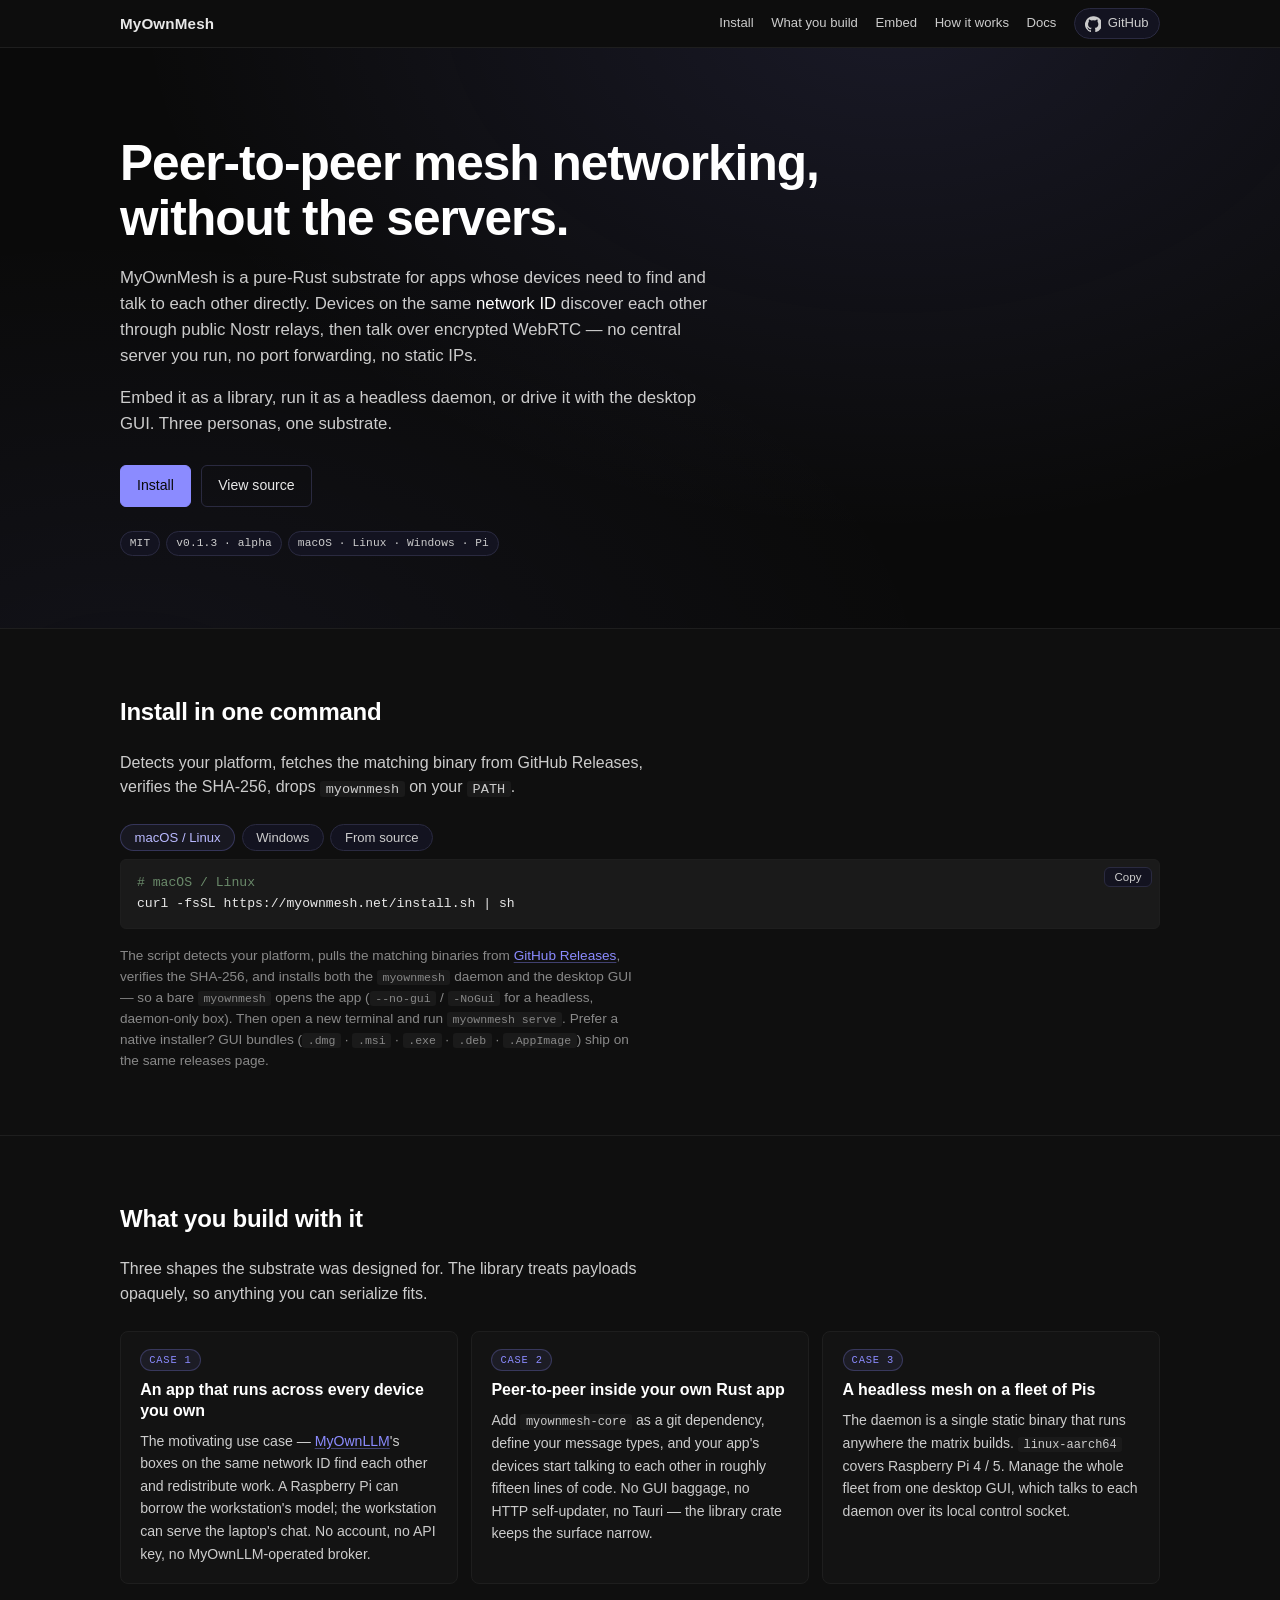
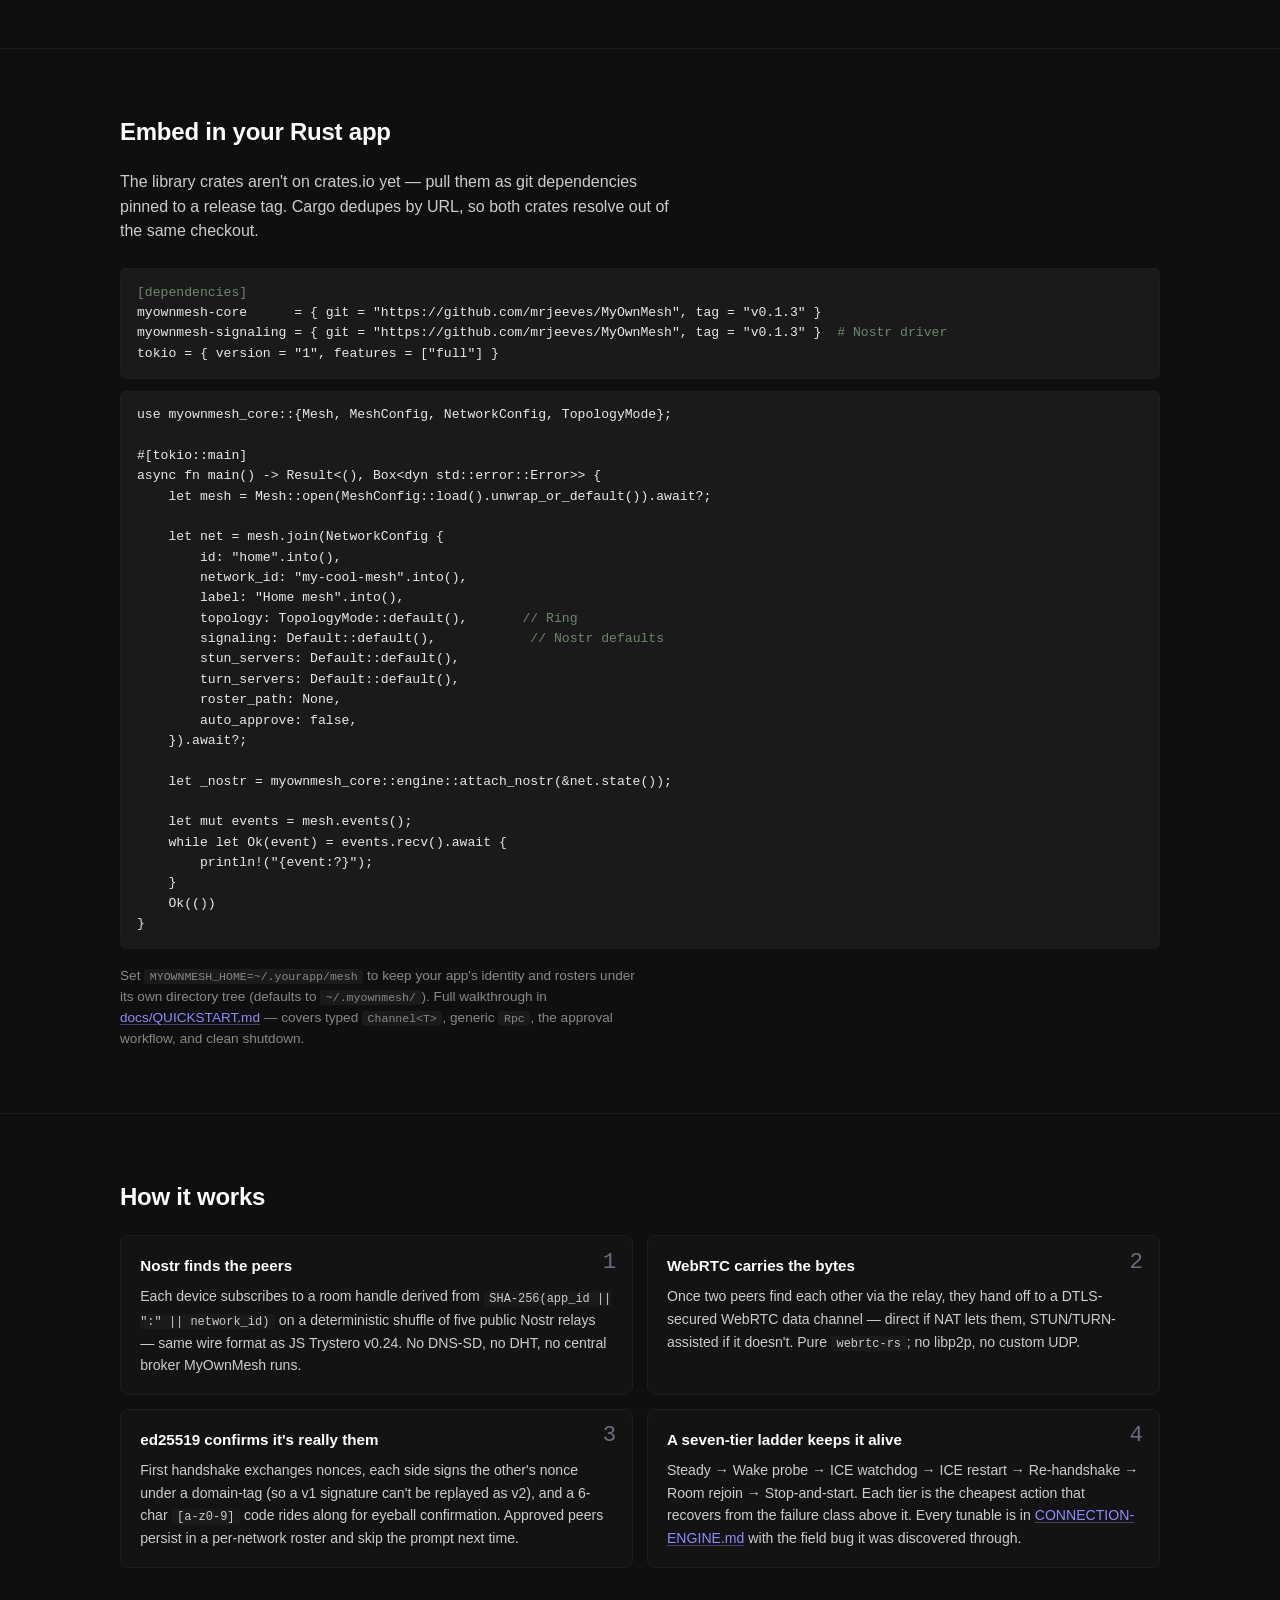
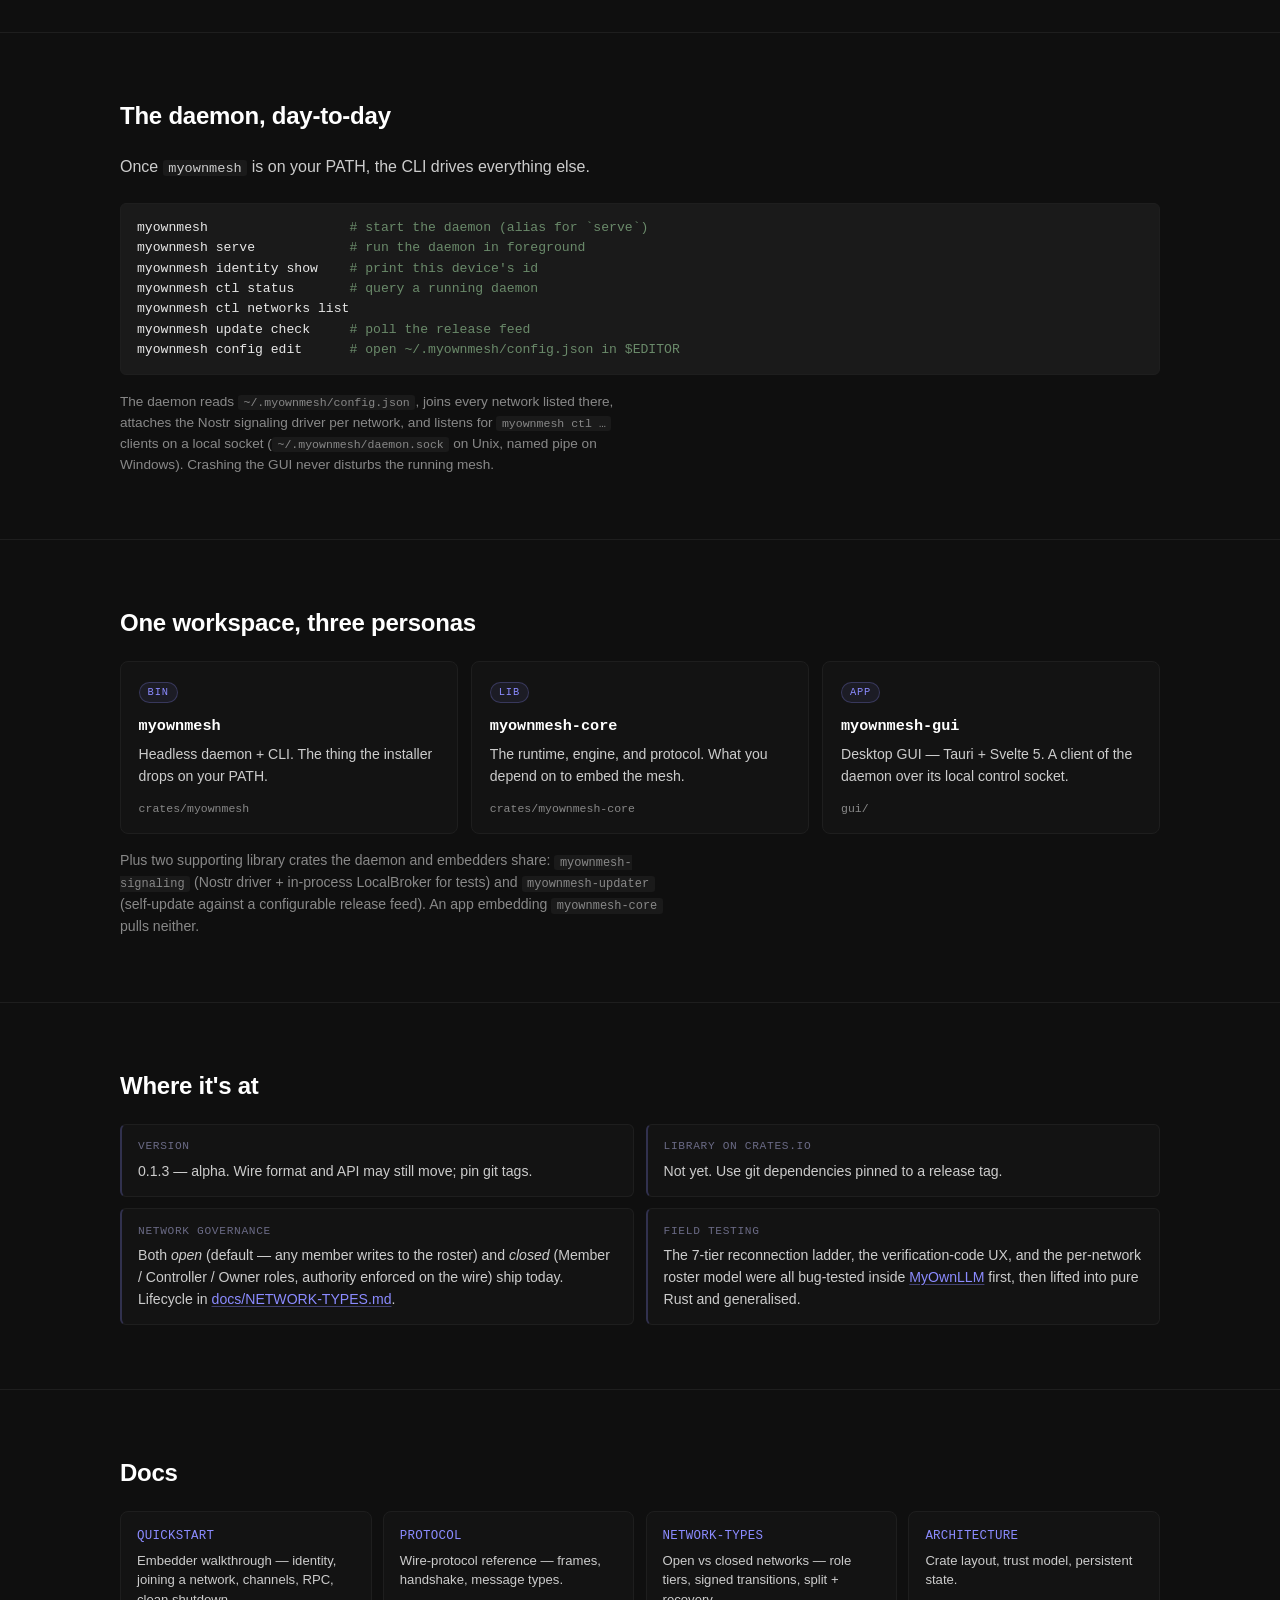
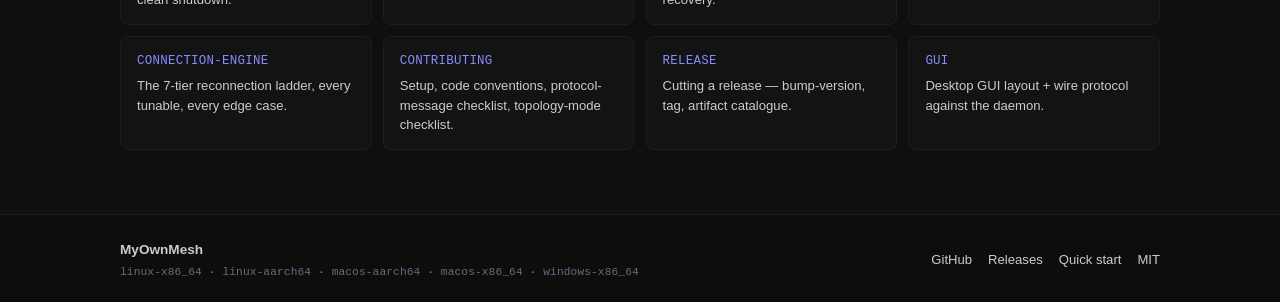
==== index.html @ 0c7dc1fe "Host the install scripts on the site, like myownllm.net Copy MyOwnMesh's scripts/install.{sh,ps1} to" ====
<!doctype html>
<html lang="en">
<head>
  <meta charset="utf-8" />
  <meta name="viewport" content="width=device-width, initial-scale=1" />
  <title>MyOwnMesh — peer-to-peer mesh networking in pure Rust</title>
  <meta name="description" content="A pure-Rust peer-to-peer substrate for apps whose devices need to find and talk to each other directly. Embed it as a library, run it as a daemon, or drive it with the desktop GUI." />
  <link rel="stylesheet" href="styles.css?v=2" />
  <meta property="og:title" content="MyOwnMesh — peer-to-peer mesh networking" />
  <meta property="og:description" content="Devices on the same network ID find each other through public Nostr relays, then talk over encrypted WebRTC. No central server, no port forwarding, no static IPs." />
  <meta property="og:type" content="website" />
  <meta property="og:url" content="https://myownmesh.net/" />
  <meta name="theme-color" content="#0f0f0f" />
</head>
<body>
  <header class="topbar">
    <div class="topbar-inner">
      <div class="brand">MyOwnMesh</div>
      <nav class="topnav">
        <a href="#install">Install</a>
        <a href="#use-cases">What you build</a>
        <a href="#embed">Embed</a>
        <a href="#how">How it works</a>
        <a href="#docs">Docs</a>
        <a class="gh" href="https://github.com/mrjeeves/MyOwnMesh" aria-label="GitHub repository">
          <svg viewBox="0 0 24 24" width="16" height="16" aria-hidden="true">
            <path fill="currentColor" d="M12 .5a12 12 0 0 0-3.8 23.4c.6.1.8-.3.8-.6v-2c-3.3.7-4-1.6-4-1.6-.6-1.4-1.4-1.8-1.4-1.8-1.1-.8.1-.8.1-.8 1.2.1 1.9 1.3 1.9 1.3 1.1 1.9 2.9 1.3 3.6 1 .1-.8.4-1.3.8-1.6-2.6-.3-5.4-1.3-5.4-5.9 0-1.3.5-2.4 1.3-3.2-.1-.3-.6-1.6.1-3.3 0 0 1-.3 3.3 1.2a11.4 11.4 0 0 1 6 0c2.3-1.5 3.3-1.2 3.3-1.2.7 1.7.2 3 .1 3.3.8.8 1.3 1.9 1.3 3.2 0 4.6-2.8 5.6-5.4 5.9.4.4.8 1.1.8 2.3v3.4c0 .3.2.7.8.6A12 12 0 0 0 12 .5"/>
          </svg>
          <span>GitHub</span>
        </a>
      </nav>
    </div>
  </header>

  <main>
    <section class="hero">
      <div class="hero-inner">
        <h1>Peer-to-peer mesh networking,<br />without the servers.</h1>
        <p class="lede">
          MyOwnMesh is a pure-Rust substrate for apps whose devices need
          to find and talk to each other directly. Devices on the same
          <em>network ID</em> discover each other through public Nostr
          relays, then talk over encrypted WebRTC — no central server you
          run, no port forwarding, no static IPs.
        </p>
        <p class="lede">
          Embed it as a library, run it as a headless daemon, or drive
          it with the desktop GUI. Three personas, one substrate.
        </p>
        <div class="cta-row">
          <a class="btn primary" href="#install">Install</a>
          <a class="btn ghost" href="https://github.com/mrjeeves/MyOwnMesh">View source</a>
        </div>
        <div class="badge-row">
          <span class="badge">MIT</span>
          <span class="badge"><span id="version-badge">v0.1.3</span> · alpha</span>
          <span class="badge">macOS · Linux · Windows · Pi</span>
        </div>
      </div>
    </section>

    <section id="install" class="install">
      <div class="inner">
        <h2>Install in one command</h2>
        <p class="section-lede">
          Detects your platform, fetches the matching binary from
          GitHub Releases, verifies the SHA-256, drops
          <code>myownmesh</code> on your <code>PATH</code>.
        </p>
        <div class="install-tabs" role="tablist" aria-label="Install platform">
          <button type="button" class="tab" data-os="unix" role="tab">macOS / Linux</button>
          <button type="button" class="tab" data-os="windows" role="tab">Windows</button>
          <button type="button" class="tab" data-os="source" role="tab">From source</button>
        </div>
        <div data-os="unix" class="install-snippet active">
          <pre><code><span class="c"># macOS / Linux</span>
curl -fsSL https://myownmesh.net/install.sh | sh</code></pre>
          <button type="button" class="copy-btn" data-copy="curl -fsSL https://myownmesh.net/install.sh | sh" aria-label="Copy install command">Copy</button>
        </div>
        <div data-os="windows" class="install-snippet">
          <pre><code><span class="c"># Windows (PowerShell)</span>
irm https://myownmesh.net/install.ps1 | iex</code></pre>
          <button type="button" class="copy-btn" data-copy="irm https://myownmesh.net/install.ps1 | iex" aria-label="Copy install command">Copy</button>
        </div>
        <div data-os="source" class="install-snippet">
          <pre><code><span class="c"># From source — needs cargo (https://rustup.rs)</span>
git clone https://github.com/mrjeeves/MyOwnMesh
cd MyOwnMesh
cargo install --path crates/myownmesh         <span class="c"># myownmesh on $PATH via ~/.cargo/bin</span></code></pre>
          <button type="button" class="copy-btn" data-copy="git clone https://github.com/mrjeeves/MyOwnMesh &amp;&amp; cd MyOwnMesh &amp;&amp; cargo install --path crates/myownmesh" aria-label="Copy install commands">Copy</button>
        </div>
        <p class="section-foot">
          The script detects your platform, pulls the matching binaries
          from <a class="link" href="https://github.com/mrjeeves/MyOwnMesh/releases">GitHub Releases</a>,
          verifies the SHA-256, and installs both the
          <code>myownmesh</code> daemon and the desktop GUI — so a bare
          <code>myownmesh</code> opens the app
          (<code>--no-gui</code> / <code>-NoGui</code> for a headless,
          daemon-only box). Then open a new terminal and run
          <code>myownmesh serve</code>. Prefer a native installer? GUI
          bundles (<code>.dmg</code> · <code>.msi</code> ·
          <code>.exe</code> · <code>.deb</code> · <code>.AppImage</code>)
          ship on the same releases page.
        </p>
      </div>
    </section>

    <section id="use-cases" class="use-cases">
      <div class="inner">
        <h2>What you build with it</h2>
        <p class="section-lede">
          Three shapes the substrate was designed for. The library
          treats payloads opaquely, so anything you can serialize fits.
        </p>
        <div class="use-grid">
          <article class="use">
            <div class="use-tag">case 1</div>
            <h3>An app that runs across every device you own</h3>
            <p>
              The motivating use case — <a class="link" href="https://github.com/mrjeeves/MyOwnLLM">MyOwnLLM</a>'s
              boxes on the same network ID find each other and
              redistribute work. A Raspberry Pi can borrow the
              workstation's model; the workstation can serve the
              laptop's chat. No account, no API key, no MyOwnLLM-operated broker.
            </p>
          </article>
          <article class="use">
            <div class="use-tag">case 2</div>
            <h3>Peer-to-peer inside your own Rust app</h3>
            <p>
              Add <code>myownmesh-core</code> as a git dependency,
              define your message types, and your app's devices start
              talking to each other in roughly fifteen lines of code.
              No GUI baggage, no HTTP self-updater, no Tauri — the
              library crate keeps the surface narrow.
            </p>
          </article>
          <article class="use">
            <div class="use-tag">case 3</div>
            <h3>A headless mesh on a fleet of Pis</h3>
            <p>
              The daemon is a single static binary that runs anywhere
              the matrix builds. <code>linux-aarch64</code> covers
              Raspberry Pi 4 / 5. Manage the whole fleet from one
              desktop GUI, which talks to each daemon over its local
              control socket.
            </p>
          </article>
        </div>
      </div>
    </section>

    <section id="embed" class="embed">
      <div class="inner">
        <h2>Embed in your Rust app</h2>
        <p class="section-lede">
          The library crates aren't on crates.io yet — pull them as git
          dependencies pinned to a release tag. Cargo dedupes by URL,
          so both crates resolve out of the same checkout.
        </p>
<pre><code><span class="c">[dependencies]</span>
myownmesh-core      = { git = "https://github.com/mrjeeves/MyOwnMesh", tag = "<span class="js-dep-tag">v0.1.3</span>" }
myownmesh-signaling = { git = "https://github.com/mrjeeves/MyOwnMesh", tag = "<span class="js-dep-tag">v0.1.3</span>" }  <span class="c"># Nostr driver</span>
tokio = { version = "1", features = ["full"] }</code></pre>
<pre><code>use myownmesh_core::{Mesh, MeshConfig, NetworkConfig, TopologyMode};

#[tokio::main]
async fn main() -&gt; Result&lt;(), Box&lt;dyn std::error::Error&gt;&gt; {
    let mesh = Mesh::open(MeshConfig::load().unwrap_or_default()).await?;

    let net = mesh.join(NetworkConfig {
        id: "home".into(),
        network_id: "my-cool-mesh".into(),
        label: "Home mesh".into(),
        topology: TopologyMode::default(),       <span class="c">// Ring</span>
        signaling: Default::default(),            <span class="c">// Nostr defaults</span>
        stun_servers: Default::default(),
        turn_servers: Default::default(),
        roster_path: None,
        auto_approve: false,
    }).await?;

    let _nostr = myownmesh_core::engine::attach_nostr(&amp;net.state());

    let mut events = mesh.events();
    while let Ok(event) = events.recv().await {
        println!("{event:?}");
    }
    Ok(())
}</code></pre>
        <p class="section-foot">
          Set <code>MYOWNMESH_HOME=~/.yourapp/mesh</code> to keep your
          app's identity and rosters under its own directory tree
          (defaults to <code>~/.myownmesh/</code>). Full walkthrough in
          <a class="link" href="https://github.com/mrjeeves/MyOwnMesh/blob/main/docs/QUICKSTART.md">docs/QUICKSTART.md</a> —
          covers typed <code>Channel&lt;T&gt;</code>, generic
          <code>Rpc</code>, the approval workflow, and clean shutdown.
        </p>
      </div>
    </section>

    <section id="how" class="how">
      <div class="inner">
        <h2>How it works</h2>
        <div class="how-grid">
          <article class="how-card">
            <div class="how-step">1</div>
            <h3>Nostr finds the peers</h3>
            <p>
              Each device subscribes to a room handle derived from
              <code>SHA-256(app_id || ":" || network_id)</code> on a
              deterministic shuffle of five public Nostr relays — same
              wire format as JS Trystero v0.24. No DNS-SD, no DHT, no
              central broker MyOwnMesh runs.
            </p>
          </article>
          <article class="how-card">
            <div class="how-step">2</div>
            <h3>WebRTC carries the bytes</h3>
            <p>
              Once two peers find each other via the relay, they hand
              off to a DTLS-secured WebRTC data channel — direct if NAT
              lets them, STUN/TURN-assisted if it doesn't. Pure
              <code>webrtc-rs</code>; no libp2p, no custom UDP.
            </p>
          </article>
          <article class="how-card">
            <div class="how-step">3</div>
            <h3>ed25519 confirms it's really them</h3>
            <p>
              First handshake exchanges nonces, each side signs the
              other's nonce under a domain-tag (so a v1 signature can't
              be replayed as v2), and a 6-char <code>[a-z0-9]</code>
              code rides along for eyeball confirmation. Approved peers
              persist in a per-network roster and skip the prompt next
              time.
            </p>
          </article>
          <article class="how-card">
            <div class="how-step">4</div>
            <h3>A seven-tier ladder keeps it alive</h3>
            <p>
              Steady → Wake probe → ICE watchdog → ICE restart →
              Re-handshake → Room rejoin → Stop-and-start. Each tier is
              the cheapest action that recovers from the failure class
              above it. Every tunable is in
              <a class="link" href="https://github.com/mrjeeves/MyOwnMesh/blob/main/CONNECTION-ENGINE.md">CONNECTION-ENGINE.md</a>
              with the field bug it was discovered through.
            </p>
          </article>
        </div>
      </div>
    </section>

    <section id="cli" class="cli">
      <div class="inner">
        <h2>The daemon, day-to-day</h2>
        <p class="section-lede">
          Once <code>myownmesh</code> is on your PATH, the CLI drives
          everything else.
        </p>
<pre><code>myownmesh                  <span class="c"># start the daemon (alias for `serve`)</span>
myownmesh serve            <span class="c"># run the daemon in foreground</span>
myownmesh identity show    <span class="c"># print this device's id</span>
myownmesh ctl status       <span class="c"># query a running daemon</span>
myownmesh ctl networks list
myownmesh update check     <span class="c"># poll the release feed</span>
myownmesh config edit      <span class="c"># open ~/.myownmesh/config.json in $EDITOR</span></code></pre>
        <p class="section-foot">
          The daemon reads <code>~/.myownmesh/config.json</code>, joins
          every network listed there, attaches the Nostr signaling
          driver per network, and listens for
          <code>myownmesh ctl …</code> clients on a local socket
          (<code>~/.myownmesh/daemon.sock</code> on Unix, named pipe on
          Windows). Crashing the GUI never disturbs the running mesh.
        </p>
      </div>
    </section>

    <section class="personas">
      <div class="inner">
        <h2>One workspace, three personas</h2>
        <div class="persona-grid">
          <div class="persona">
            <div class="persona-tag">bin</div>
            <div class="persona-name"><code>myownmesh</code></div>
            <div class="persona-desc">Headless daemon + CLI. The thing the installer drops on your PATH.</div>
            <div class="persona-path">crates/myownmesh</div>
          </div>
          <div class="persona">
            <div class="persona-tag">lib</div>
            <div class="persona-name"><code>myownmesh-core</code></div>
            <div class="persona-desc">The runtime, engine, and protocol. What you depend on to embed the mesh.</div>
            <div class="persona-path">crates/myownmesh-core</div>
          </div>
          <div class="persona">
            <div class="persona-tag">app</div>
            <div class="persona-name"><code>myownmesh-gui</code></div>
            <div class="persona-desc">Desktop GUI — Tauri + Svelte 5. A client of the daemon over its local control socket.</div>
            <div class="persona-path">gui/</div>
          </div>
        </div>
        <p class="persona-foot">
          Plus two supporting library crates the daemon and embedders
          share: <code>myownmesh-signaling</code> (Nostr driver +
          in-process LocalBroker for tests) and
          <code>myownmesh-updater</code> (self-update against a
          configurable release feed). An app embedding
          <code>myownmesh-core</code> pulls neither.
        </p>
      </div>
    </section>

    <section class="status">
      <div class="inner">
        <h2>Where it's at</h2>
        <div class="status-grid">
          <div class="status-item">
            <div class="status-label">Version</div>
            <div class="status-value"><span id="version-status">0.1.3</span> — alpha. Wire format and API may still move; pin git tags.</div>
          </div>
          <div class="status-item">
            <div class="status-label">Library on crates.io</div>
            <div class="status-value">Not yet. Use git dependencies pinned to a release tag.</div>
          </div>
          <div class="status-item">
            <div class="status-label">Network governance</div>
            <div class="status-value">Both <em>open</em> (default — any member writes to the roster) and <em>closed</em> (Member / Controller / Owner roles, authority enforced on the wire) ship today. Lifecycle in <a class="link" href="https://github.com/mrjeeves/MyOwnMesh/blob/main/docs/NETWORK-TYPES.md">docs/NETWORK-TYPES.md</a>.</div>
          </div>
          <div class="status-item">
            <div class="status-label">Field testing</div>
            <div class="status-value">The 7-tier reconnection ladder, the verification-code UX, and the per-network roster model were all bug-tested inside <a class="link" href="https://github.com/mrjeeves/MyOwnLLM">MyOwnLLM</a> first, then lifted into pure Rust and generalised.</div>
          </div>
        </div>
      </div>
    </section>

    <section id="docs" class="docs">
      <div class="inner">
        <h2>Docs</h2>
        <div class="doc-grid">
          <a class="doc" href="https://github.com/mrjeeves/MyOwnMesh/blob/main/docs/QUICKSTART.md">
            <div class="doc-name">QUICKSTART</div>
            <div class="doc-desc">Embedder walkthrough — identity, joining a network, channels, RPC, clean shutdown.</div>
          </a>
          <a class="doc" href="https://github.com/mrjeeves/MyOwnMesh/blob/main/docs/PROTOCOL.md">
            <div class="doc-name">PROTOCOL</div>
            <div class="doc-desc">Wire-protocol reference — frames, handshake, message types.</div>
          </a>
          <a class="doc" href="https://github.com/mrjeeves/MyOwnMesh/blob/main/docs/NETWORK-TYPES.md">
            <div class="doc-name">NETWORK-TYPES</div>
            <div class="doc-desc">Open vs closed networks — role tiers, signed transitions, split + recovery.</div>
          </a>
          <a class="doc" href="https://github.com/mrjeeves/MyOwnMesh/blob/main/ARCHITECTURE.md">
            <div class="doc-name">ARCHITECTURE</div>
            <div class="doc-desc">Crate layout, trust model, persistent state.</div>
          </a>
          <a class="doc" href="https://github.com/mrjeeves/MyOwnMesh/blob/main/CONNECTION-ENGINE.md">
            <div class="doc-name">CONNECTION-ENGINE</div>
            <div class="doc-desc">The 7-tier reconnection ladder, every tunable, every edge case.</div>
          </a>
          <a class="doc" href="https://github.com/mrjeeves/MyOwnMesh/blob/main/CONTRIBUTING.md">
            <div class="doc-name">CONTRIBUTING</div>
            <div class="doc-desc">Setup, code conventions, protocol-message checklist, topology-mode checklist.</div>
          </a>
          <a class="doc" href="https://github.com/mrjeeves/MyOwnMesh/blob/main/RELEASE.md">
            <div class="doc-name">RELEASE</div>
            <div class="doc-desc">Cutting a release — bump-version, tag, artifact catalogue.</div>
          </a>
          <a class="doc" href="https://github.com/mrjeeves/MyOwnMesh/blob/main/gui/README.md">
            <div class="doc-name">GUI</div>
            <div class="doc-desc">Desktop GUI layout + wire protocol against the daemon.</div>
          </a>
        </div>
      </div>
    </section>
  </main>

  <footer class="foot">
    <div class="foot-inner">
      <div class="foot-brand">
        MyOwnMesh
        <span class="foot-platforms">
          <code>linux-x86_64</code> · <code>linux-aarch64</code> ·
          <code>macos-aarch64</code> · <code>macos-x86_64</code> ·
          <code>windows-x86_64</code>
        </span>
      </div>
      <div class="foot-links">
        <a href="https://github.com/mrjeeves/MyOwnMesh">GitHub</a>
        <a href="https://github.com/mrjeeves/MyOwnMesh/releases">Releases</a>
        <a href="https://github.com/mrjeeves/MyOwnMesh/blob/main/docs/QUICKSTART.md">Quick start</a>
        <a href="https://github.com/mrjeeves/MyOwnMesh/blob/main/LICENSE">MIT</a>
      </div>
    </div>
  </footer>

  <script src="main.js?v=1" defer></script>
</body>
</html>
---- styles.css ----
:root {
  --bg: #0f0f0f;
  --bg-deep: #0a0a0a;
  --bg-bar: #0d0d0d;
  --bg-card: #131313;
  --bg-chip: #131320;
  --bg-code: #1a1a1a;
  --border: #1e1e1e;
  --border-soft: #1a1a1a;
  --border-chip: #2a2a40;
  --border-chip-hover: #4a4a70;
  --text: #e8e8e8;
  --text-strong: #fff;
  --text-mute: #ccc;
  --text-dim: #888;
  --text-faint: #6a6a85;
  --accent: #8b8bff;
  --accent-bright: #b9b9ff;
  --accent-soft: rgba(139, 139, 255, 0.08);
  --accent-soft-border: rgba(139, 139, 255, 0.25);
  --good: #2ea44f;
  --max: 1080px;
  --font: -apple-system, BlinkMacSystemFont, "Segoe UI", sans-serif;
  --mono: ui-monospace, SFMono-Regular, Menlo, monospace;
}

*,
*::before,
*::after {
  box-sizing: border-box;
  margin: 0;
  padding: 0;
}

html {
  scroll-behavior: smooth;
}

body {
  font-family: var(--font);
  background: var(--bg);
  color: var(--text);
  line-height: 1.55;
  -webkit-font-smoothing: antialiased;
  scrollbar-width: auto;
  scrollbar-color: var(--text-faint) var(--bg-code);
}

*::-webkit-scrollbar {
  width: 12px;
  height: 12px;
}
*::-webkit-scrollbar-track {
  background: var(--bg-code);
}
*::-webkit-scrollbar-thumb {
  background: var(--text-faint);
  border-radius: 6px;
  border: 1px solid var(--bg-code);
}

a {
  color: var(--accent);
  text-decoration: none;
}
a:hover {
  color: var(--accent-bright);
}
.link {
  text-decoration: underline;
  text-decoration-color: rgba(139, 139, 255, 0.4);
  text-underline-offset: 2px;
}
.link:hover {
  text-decoration-color: var(--accent-bright);
}

code {
  font-family: var(--mono);
  background: var(--bg-code);
  padding: 0.05rem 0.35rem;
  border-radius: 3px;
  font-size: 0.85em;
}
pre {
  background: var(--bg-code);
  border: 1px solid var(--border);
  border-radius: 6px;
  padding: 0.85rem 1rem;
  overflow-x: auto;
  margin: 0.75rem 0;
  font-size: 0.82rem;
  line-height: 1.55;
}
pre code {
  background: transparent;
  padding: 0;
  border-radius: 0;
  font-size: inherit;
  color: var(--text);
}
.c {
  color: #6a8a6a;
}

/* Top bar */
.topbar {
  position: sticky;
  top: 0;
  z-index: 10;
  background: var(--bg-bar);
  border-bottom: 1px solid var(--border);
  height: 48px;
  display: flex;
  align-items: center;
  backdrop-filter: blur(6px);
}
.topbar-inner {
  width: 100%;
  max-width: var(--max);
  margin: 0 auto;
  padding: 0 1.25rem;
  display: flex;
  align-items: center;
  gap: 1rem;
}
.brand {
  font-size: 0.95rem;
  font-weight: 600;
  letter-spacing: 0.01em;
  color: var(--text);
}
.topnav {
  margin-left: auto;
  display: flex;
  align-items: center;
  gap: 1.1rem;
  font-size: 0.82rem;
}
.topnav a {
  color: var(--text-mute);
}
.topnav a:hover {
  color: var(--text-strong);
}
.topnav .gh {
  display: inline-flex;
  align-items: center;
  gap: 0.4rem;
  background: var(--bg-chip);
  border: 1px solid var(--border-chip);
  padding: 0.25rem 0.65rem;
  border-radius: 999px;
}
.topnav .gh:hover {
  border-color: var(--border-chip-hover);
}

@media (max-width: 720px) {
  .topnav a:not(.gh) {
    display: none;
  }
}

main {
  display: block;
}

section .inner,
.hero-inner,
.foot-inner {
  max-width: var(--max);
  margin: 0 auto;
  padding: 0 1.25rem;
}

section {
  padding: 4rem 0;
  border-bottom: 1px solid var(--border);
}
section h2 {
  font-size: 1.5rem;
  font-weight: 600;
  margin-bottom: 1.25rem;
  color: var(--text-strong);
  letter-spacing: -0.01em;
}
.section-lede {
  color: var(--text-mute);
  margin-bottom: 1.5rem;
  max-width: 62ch;
}
.section-foot {
  color: var(--text-dim);
  font-size: 0.85rem;
  margin-top: 1rem;
  max-width: 70ch;
}

/* Hero */
.hero {
  padding: 5.5rem 0 4.5rem;
  background:
    radial-gradient(ellipse at 70% -10%, rgba(139, 139, 255, 0.12), transparent 60%),
    radial-gradient(ellipse at 10% 110%, rgba(139, 139, 255, 0.06), transparent 50%),
    var(--bg-deep);
}
.hero h1 {
  font-size: clamp(2rem, 5vw, 3.1rem);
  line-height: 1.1;
  font-weight: 600;
  color: var(--text-strong);
  letter-spacing: -0.02em;
  margin-bottom: 1.25rem;
}
.hero .lede {
  font-size: 1.05rem;
  color: var(--text-mute);
  max-width: 64ch;
  margin-bottom: 1rem;
}
.hero .lede + .lede {
  margin-bottom: 1.75rem;
}
.hero .lede em {
  color: var(--text-strong);
  font-style: normal;
  font-weight: 500;
}
.cta-row {
  display: flex;
  flex-wrap: wrap;
  gap: 0.65rem;
  margin-bottom: 1.5rem;
}
.btn {
  display: inline-flex;
  align-items: center;
  gap: 0.4rem;
  padding: 0.55rem 1rem;
  border-radius: 6px;
  font-size: 0.88rem;
  font-weight: 500;
  cursor: pointer;
  border: 1px solid transparent;
  transition: background 120ms ease, border-color 120ms ease, color 120ms ease;
}
.btn.primary {
  background: var(--accent);
  color: #0a0a0a;
  border-color: var(--accent);
}
.btn.primary:hover {
  background: var(--accent-bright);
  border-color: var(--accent-bright);
  color: #0a0a0a;
}
.btn.ghost {
  background: transparent;
  color: var(--text);
  border-color: var(--border-chip);
}
.btn.ghost:hover {
  border-color: var(--border-chip-hover);
  color: var(--text-strong);
}
.badge-row {
  display: flex;
  flex-wrap: wrap;
  gap: 0.4rem;
  margin-top: 0.5rem;
}
.badge {
  font-size: 0.7rem;
  padding: 0.2rem 0.55rem;
  background: var(--bg-chip);
  border: 1px solid var(--border-chip);
  border-radius: 999px;
  color: var(--text-mute);
  font-family: var(--mono);
  letter-spacing: 0.01em;
}

/* Install */
.install-tabs {
  display: flex;
  gap: 0.4rem;
  margin: 0.5rem 0 0.25rem;
  flex-wrap: wrap;
}
.install-tabs .tab {
  font-family: var(--font);
  font-size: 0.82rem;
  color: var(--text-mute);
  background: var(--bg-chip);
  border: 1px solid var(--border-chip);
  border-radius: 999px;
  padding: 0.3rem 0.85rem;
  cursor: pointer;
  transition: border-color 120ms ease, color 120ms ease, background 120ms ease;
}
.install-tabs .tab:hover {
  border-color: var(--border-chip-hover);
  color: var(--text-strong);
}
.install-tabs .tab.active {
  background: var(--accent-soft);
  border-color: var(--accent-soft-border);
  color: var(--accent-bright);
}
.install-snippet {
  display: none;
  position: relative;
  margin: 0.5rem 0 0.25rem;
}
.install-snippet.active {
  display: block;
}
.install-snippet pre {
  margin: 0;
  padding-right: 4.5rem;
}
.copy-btn {
  position: absolute;
  top: 0.5rem;
  right: 0.5rem;
  font-family: var(--font);
  font-size: 0.72rem;
  color: var(--text-mute);
  background: var(--bg-chip);
  border: 1px solid var(--border-chip);
  border-radius: 6px;
  padding: 0.2rem 0.6rem;
  cursor: pointer;
  transition: border-color 120ms ease, color 120ms ease, background 120ms ease;
}
.copy-btn:hover {
  border-color: var(--border-chip-hover);
  color: var(--text-strong);
}
.copy-btn.copied {
  color: var(--good);
  border-color: var(--good);
}

/* Use cases */
.use-grid {
  display: grid;
  grid-template-columns: repeat(3, minmax(0, 1fr));
  gap: 0.85rem;
}
@media (max-width: 860px) {
  .use-grid {
    grid-template-columns: 1fr;
  }
}
.use {
  background: var(--bg-card);
  border: 1px solid var(--border);
  border-radius: 8px;
  padding: 1.1rem 1.2rem;
  display: flex;
  flex-direction: column;
}
.use-tag {
  display: inline-block;
  align-self: flex-start;
  font-family: var(--mono);
  font-size: 0.65rem;
  text-transform: uppercase;
  color: var(--accent);
  background: var(--accent-soft);
  border: 1px solid var(--accent-soft-border);
  padding: 0.1rem 0.5rem;
  border-radius: 999px;
  margin-bottom: 0.6rem;
  letter-spacing: 0.08em;
}
.use h3 {
  font-size: 1rem;
  font-weight: 600;
  color: var(--text-strong);
  margin-bottom: 0.5rem;
  line-height: 1.3;
}
.use p {
  font-size: 0.88rem;
  color: var(--text-mute);
  line-height: 1.6;
}

/* How it works */
.how-grid {
  display: grid;
  grid-template-columns: repeat(2, minmax(0, 1fr));
  gap: 0.85rem;
}
@media (max-width: 760px) {
  .how-grid {
    grid-template-columns: 1fr;
  }
}
.how-card {
  background: var(--bg-card);
  border: 1px solid var(--border);
  border-radius: 8px;
  padding: 1.1rem 1.2rem;
  position: relative;
}
.how-step {
  position: absolute;
  top: 0.9rem;
  right: 1rem;
  font-family: var(--mono);
  font-size: 1.4rem;
  color: var(--text-faint);
  line-height: 1;
}
.how-card h3 {
  font-size: 0.95rem;
  font-weight: 600;
  color: var(--text-strong);
  margin-bottom: 0.5rem;
  padding-right: 1.5rem;
}
.how-card p {
  font-size: 0.88rem;
  color: var(--text-mute);
  line-height: 1.6;
}

/* Personas */
.persona-grid {
  display: grid;
  grid-template-columns: repeat(3, minmax(0, 1fr));
  gap: 0.85rem;
}
@media (max-width: 760px) {
  .persona-grid {
    grid-template-columns: 1fr;
  }
}
.persona {
  background: var(--bg-card);
  border: 1px solid var(--border);
  border-radius: 8px;
  padding: 1rem 1.1rem;
}
.persona-tag {
  display: inline-block;
  font-family: var(--mono);
  font-size: 0.65rem;
  text-transform: uppercase;
  color: var(--accent);
  background: var(--accent-soft);
  border: 1px solid var(--accent-soft-border);
  padding: 0.1rem 0.5rem;
  border-radius: 999px;
  margin-bottom: 0.6rem;
  letter-spacing: 0.08em;
}
.persona-name {
  font-size: 0.95rem;
  font-weight: 600;
  color: var(--text-strong);
  margin-bottom: 0.35rem;
}
.persona-name code {
  background: transparent;
  padding: 0;
  font-size: 1em;
}
.persona-desc {
  color: var(--text-mute);
  font-size: 0.88rem;
  margin-bottom: 0.75rem;
}
.persona-path {
  font-family: var(--mono);
  font-size: 0.72rem;
  color: var(--text-dim);
}
.persona-foot {
  color: var(--text-dim);
  font-size: 0.88rem;
  margin-top: 1rem;
  max-width: 72ch;
}

/* Status — honest about what's not built */
.status-grid {
  display: grid;
  grid-template-columns: repeat(2, minmax(0, 1fr));
  gap: 0.7rem;
}
@media (max-width: 760px) {
  .status-grid {
    grid-template-columns: 1fr;
  }
}
.status-item {
  background: var(--bg-card);
  border: 1px solid var(--border);
  border-left: 2px solid var(--accent-soft-border);
  border-radius: 6px;
  padding: 0.85rem 1rem;
}
.status-label {
  font-family: var(--mono);
  font-size: 0.7rem;
  text-transform: uppercase;
  letter-spacing: 0.06em;
  color: var(--text-faint);
  margin-bottom: 0.3rem;
}
.status-value {
  color: var(--text-mute);
  font-size: 0.88rem;
  line-height: 1.55;
}

/* Docs */
.doc-grid {
  display: grid;
  grid-template-columns: repeat(auto-fit, minmax(240px, 1fr));
  gap: 0.7rem;
}
.doc {
  display: block;
  background: var(--bg-card);
  border: 1px solid var(--border);
  border-radius: 8px;
  padding: 0.9rem 1rem;
  color: var(--text);
  transition: border-color 120ms ease, background 120ms ease;
}
.doc:hover {
  border-color: var(--border-chip-hover);
  background: #181828;
  color: var(--text);
}
.doc-name {
  font-family: var(--mono);
  font-size: 0.78rem;
  color: var(--accent);
  margin-bottom: 0.3rem;
  letter-spacing: 0.02em;
}
.doc:hover .doc-name {
  color: var(--accent-bright);
}
.doc-desc {
  font-size: 0.82rem;
  color: var(--text-mute);
  line-height: 1.5;
}

/* Footer */
.foot {
  background: var(--bg-bar);
  border-top: 1px solid var(--border);
  padding: 1.5rem 0;
}
.foot-inner {
  display: flex;
  align-items: center;
  justify-content: space-between;
  flex-wrap: wrap;
  gap: 0.75rem;
}
.foot-brand {
  font-size: 0.85rem;
  color: var(--text-mute);
  font-weight: 600;
  display: flex;
  flex-direction: column;
  gap: 0.25rem;
}
.foot-platforms {
  font-family: var(--mono);
  font-size: 0.7rem;
  color: var(--text-dim);
  font-weight: 400;
  letter-spacing: 0.01em;
}
.foot-platforms code {
  background: transparent;
  padding: 0;
  font-size: 1em;
  color: var(--text-faint);
}
.foot-links {
  display: flex;
  gap: 1rem;
  font-size: 0.82rem;
  flex-wrap: wrap;
}
.foot-links a {
  color: var(--text-mute);
}
.foot-links a:hover {
  color: var(--text-strong);
}

/* Last section seam */
section:last-of-type {
  border-bottom: none;
}
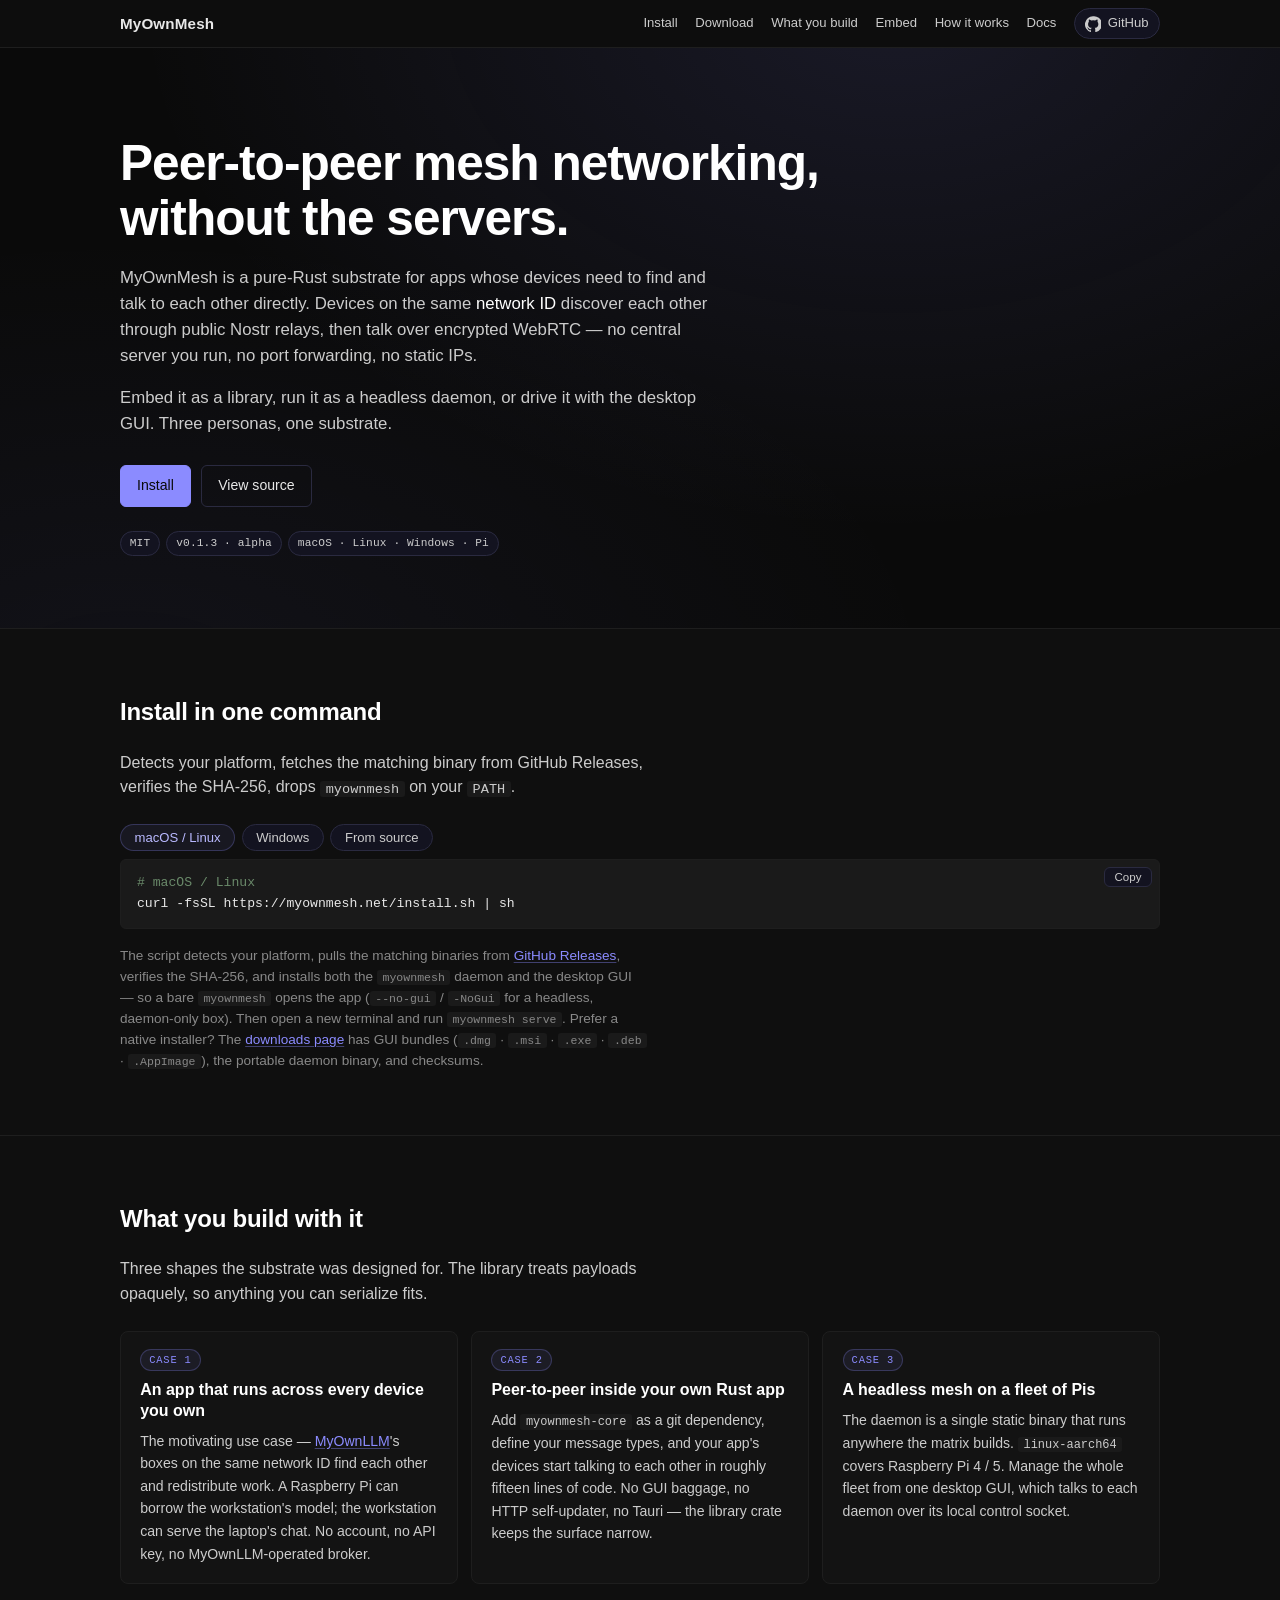
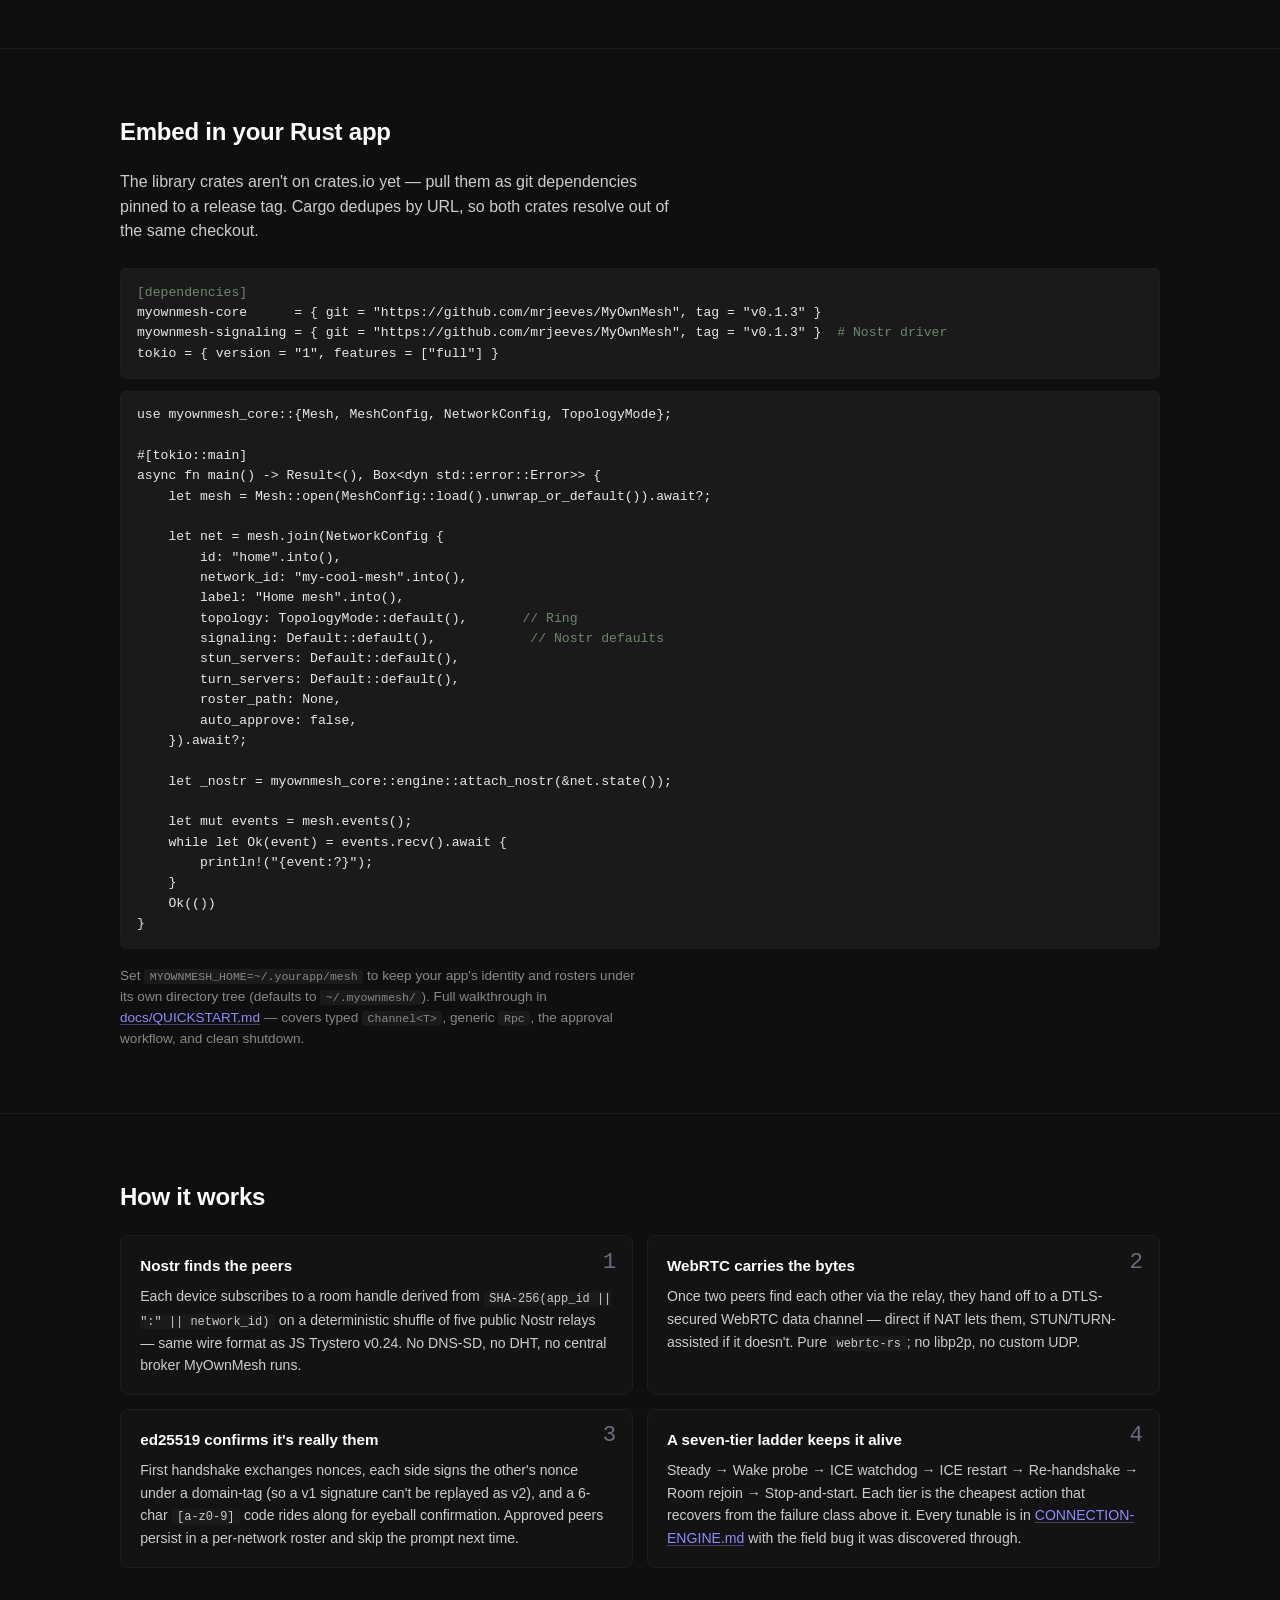
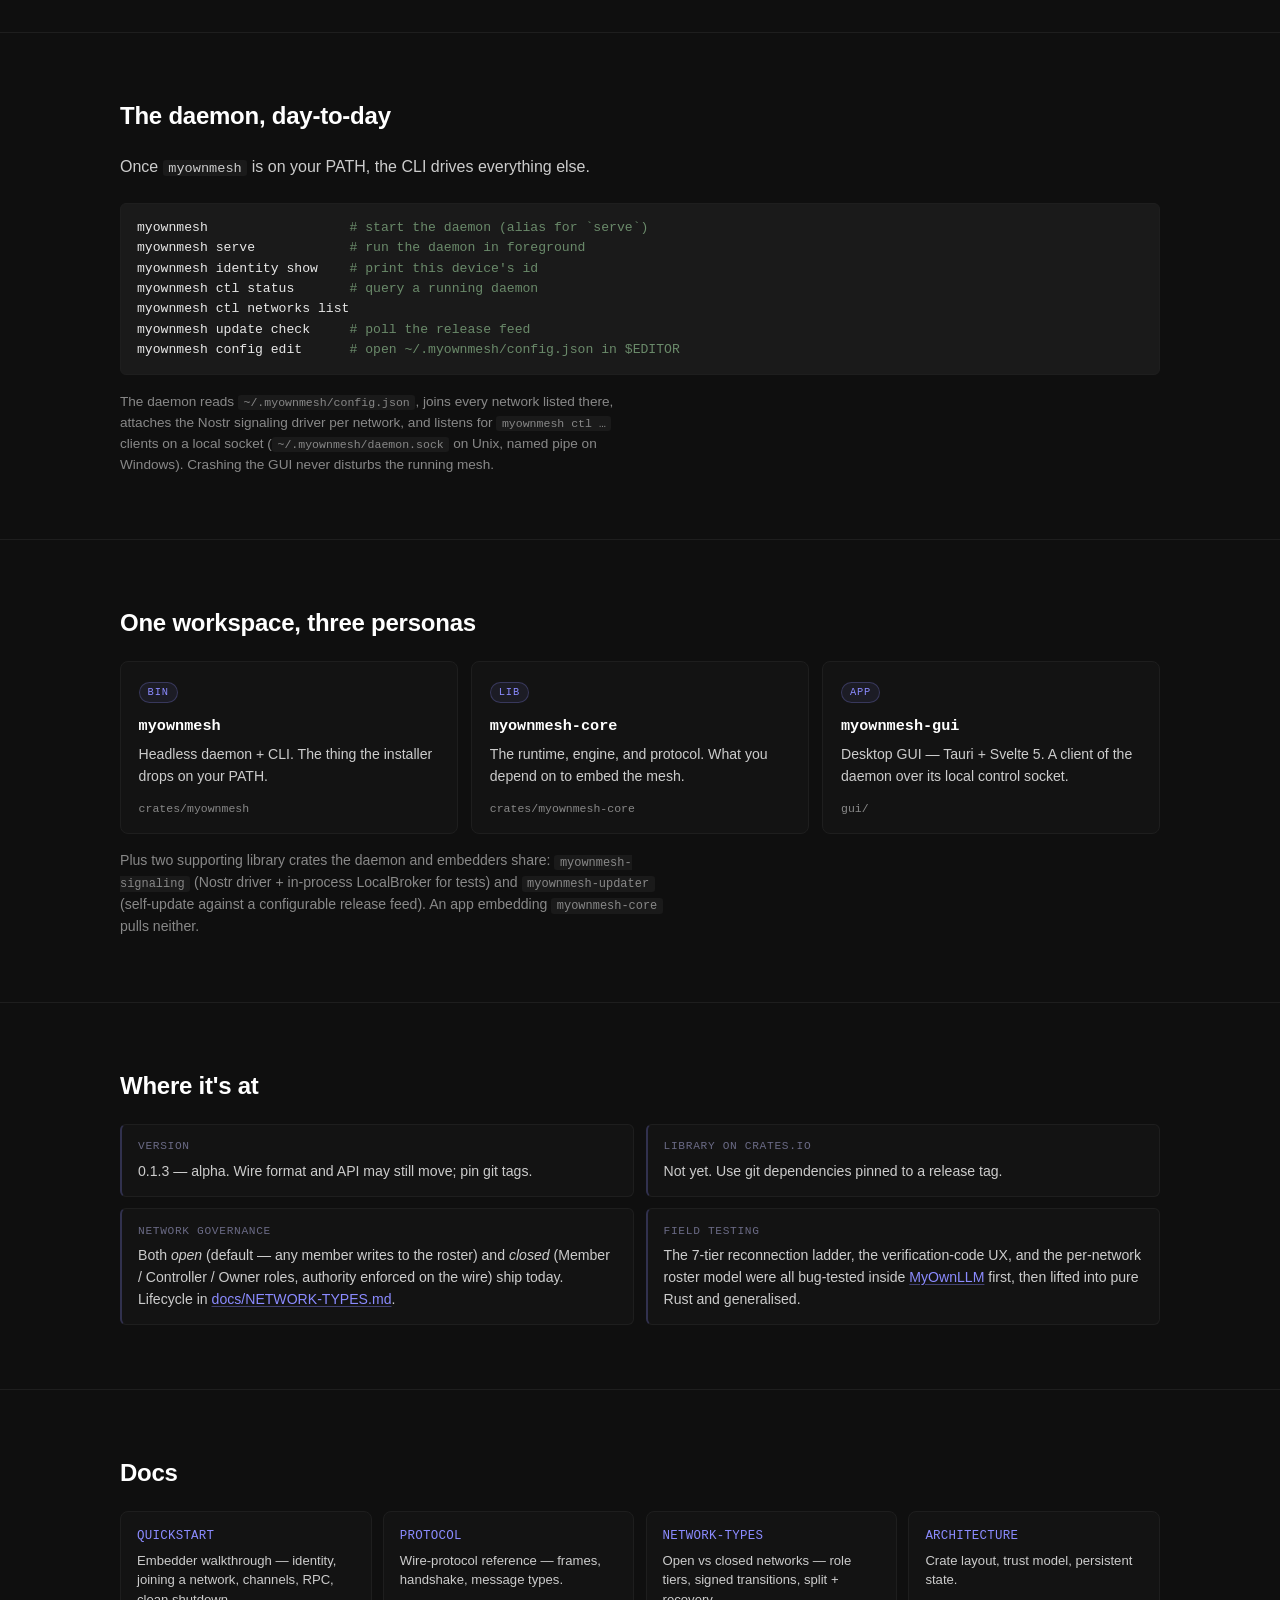
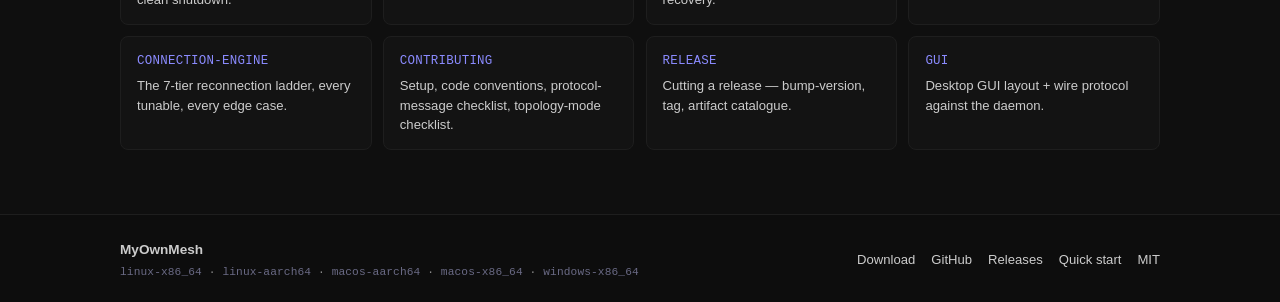
==== commit 67a00783: "Add a downloads page with native installers for every platform Add download.html — a full downloads " ====
--- a/index.html
+++ b/index.html
@@ -5,7 +5,7 @@
   <meta name="viewport" content="width=device-width, initial-scale=1" />
   <title>MyOwnMesh — peer-to-peer mesh networking in pure Rust</title>
   <meta name="description" content="A pure-Rust peer-to-peer substrate for apps whose devices need to find and talk to each other directly. Embed it as a library, run it as a daemon, or drive it with the desktop GUI." />
-  <link rel="stylesheet" href="styles.css?v=2" />
+  <link rel="stylesheet" href="styles.css?v=3" />
   <meta property="og:title" content="MyOwnMesh — peer-to-peer mesh networking" />
   <meta property="og:description" content="Devices on the same network ID find each other through public Nostr relays, then talk over encrypted WebRTC. No central server, no port forwarding, no static IPs." />
   <meta property="og:type" content="website" />
@@ -18,6 +18,7 @@
       <div class="brand">MyOwnMesh</div>
       <nav class="topnav">
         <a href="#install">Install</a>
+        <a href="/download.html">Download</a>
         <a href="#use-cases">What you build</a>
         <a href="#embed">Embed</a>
         <a href="#how">How it works</a>
@@ -97,10 +98,11 @@
           <code>myownmesh</code> opens the app
           (<code>--no-gui</code> / <code>-NoGui</code> for a headless,
           daemon-only box). Then open a new terminal and run
-          <code>myownmesh serve</code>. Prefer a native installer? GUI
+          <code>myownmesh serve</code>. Prefer a native installer? The
+          <a class="link" href="/download.html">downloads page</a> has GUI
           bundles (<code>.dmg</code> · <code>.msi</code> ·
-          <code>.exe</code> · <code>.deb</code> · <code>.AppImage</code>)
-          ship on the same releases page.
+          <code>.exe</code> · <code>.deb</code> · <code>.AppImage</code>),
+          the portable daemon binary, and checksums.
         </p>
       </div>
     </section>
@@ -387,6 +389,7 @@
         </span>
       </div>
       <div class="foot-links">
+        <a href="/download.html">Download</a>
         <a href="https://github.com/mrjeeves/MyOwnMesh">GitHub</a>
         <a href="https://github.com/mrjeeves/MyOwnMesh/releases">Releases</a>
         <a href="https://github.com/mrjeeves/MyOwnMesh/blob/main/docs/QUICKSTART.md">Quick start</a>
@@ -395,6 +398,6 @@
     </div>
   </footer>
 
-  <script src="main.js?v=1" defer></script>
+  <script src="main.js?v=2" defer></script>
 </body>
 </html>
--- a/styles.css
+++ b/styles.css
@@ -602,6 +602,186 @@
   color: var(--text-strong);
 }
 
+/* Download page */
+.dl-head {
+  background:
+    radial-gradient(ellipse at 75% -20%, rgba(139, 139, 255, 0.1), transparent 60%),
+    var(--bg-deep);
+}
+.dl-eyebrow {
+  font-family: var(--mono);
+  font-size: 0.72rem;
+  text-transform: uppercase;
+  letter-spacing: 0.08em;
+  color: var(--accent);
+  margin-bottom: 0.75rem;
+}
+.dl-head h1 {
+  font-size: clamp(1.8rem, 4vw, 2.6rem);
+  line-height: 1.12;
+  font-weight: 600;
+  color: var(--text-strong);
+  letter-spacing: -0.02em;
+  margin-bottom: 1rem;
+}
+.dl-head .lede {
+  font-size: 1.02rem;
+  color: var(--text-mute);
+  max-width: 64ch;
+}
+.release-info {
+  margin-top: 1.1rem;
+  font-family: var(--mono);
+  font-size: 0.8rem;
+  color: var(--text-dim);
+}
+.suggested {
+  margin-top: 1.25rem;
+  padding: 0.9rem 1.1rem;
+  background: var(--bg-card);
+  border: 1px solid var(--border);
+  border-left: 2px solid var(--accent-soft-border);
+  border-radius: 8px;
+  display: flex;
+  flex-wrap: wrap;
+  align-items: center;
+  gap: 0.85rem;
+}
+.suggested-label {
+  color: var(--text-mute);
+  font-size: 0.9rem;
+}
+.suggested-label span {
+  color: var(--text-strong);
+}
+.suggested .btn {
+  margin-left: auto;
+}
+
+.dl-section-alt {
+  background: var(--bg-deep);
+}
+.dl-grid {
+  display: grid;
+  grid-template-columns: repeat(2, minmax(0, 1fr));
+  gap: 0.85rem;
+}
+@media (max-width: 760px) {
+  .dl-grid {
+    grid-template-columns: 1fr;
+  }
+}
+.dl-platform {
+  background: var(--bg-card);
+  border: 1px solid var(--border);
+  border-radius: 8px;
+  padding: 1.1rem 1.2rem;
+}
+.dl-platform header {
+  display: flex;
+  flex-wrap: wrap;
+  align-items: center;
+  gap: 0.55rem;
+  margin-bottom: 0.9rem;
+}
+.dl-ico {
+  display: inline-flex;
+  color: var(--accent);
+}
+.dl-platform h3 {
+  font-size: 1.05rem;
+  font-weight: 600;
+  color: var(--text-strong);
+}
+.dl-arch {
+  font-family: var(--mono);
+  font-size: 0.68rem;
+  color: var(--text-dim);
+  font-weight: 400;
+}
+.dl-req {
+  flex-basis: 100%;
+  margin: 0;
+  color: var(--text-mute);
+  font-size: 0.85rem;
+  line-height: 1.5;
+}
+.dl-row {
+  display: grid;
+  grid-template-columns: repeat(auto-fit, minmax(190px, 1fr));
+  gap: 0.5rem;
+}
+.dl-btn {
+  display: flex;
+  align-items: center;
+  justify-content: space-between;
+  gap: 0.75rem;
+  background: var(--bg-chip);
+  border: 1px solid var(--border-chip);
+  border-radius: 6px;
+  padding: 0.55rem 0.8rem;
+  color: var(--text);
+  transition: border-color 120ms ease, background 120ms ease, color 120ms ease;
+}
+.dl-btn:hover {
+  border-color: var(--border-chip-hover);
+  background: #181828;
+  color: var(--text-strong);
+}
+.dl-btn-primary {
+  background: var(--accent-soft);
+  border-color: var(--accent-soft-border);
+}
+.dl-btn-primary:hover {
+  border-color: var(--accent);
+}
+.dl-btn-title {
+  font-size: 0.85rem;
+  font-weight: 500;
+}
+.dl-btn-file {
+  font-family: var(--mono);
+  font-size: 0.72rem;
+  color: var(--text-dim);
+  white-space: nowrap;
+}
+.dl-btn:hover .dl-btn-file {
+  color: var(--text-mute);
+}
+.dl-tip {
+  margin-top: 0.75rem;
+  color: var(--text-dim);
+  font-size: 0.8rem;
+  line-height: 1.5;
+}
+.dl-next {
+  list-style: none;
+  display: grid;
+  gap: 0.55rem;
+  max-width: 72ch;
+}
+.dl-next li {
+  position: relative;
+  padding-left: 1.2rem;
+  color: var(--text-mute);
+  font-size: 0.9rem;
+  line-height: 1.55;
+}
+.dl-next li::before {
+  content: "→";
+  position: absolute;
+  left: 0;
+  color: var(--accent);
+}
+.dl-next strong {
+  color: var(--text-strong);
+  font-weight: 600;
+}
+.dl-next em {
+  color: var(--text);
+  font-style: normal;
+}
+
 /* Last section seam */
 section:last-of-type {
   border-bottom: none;
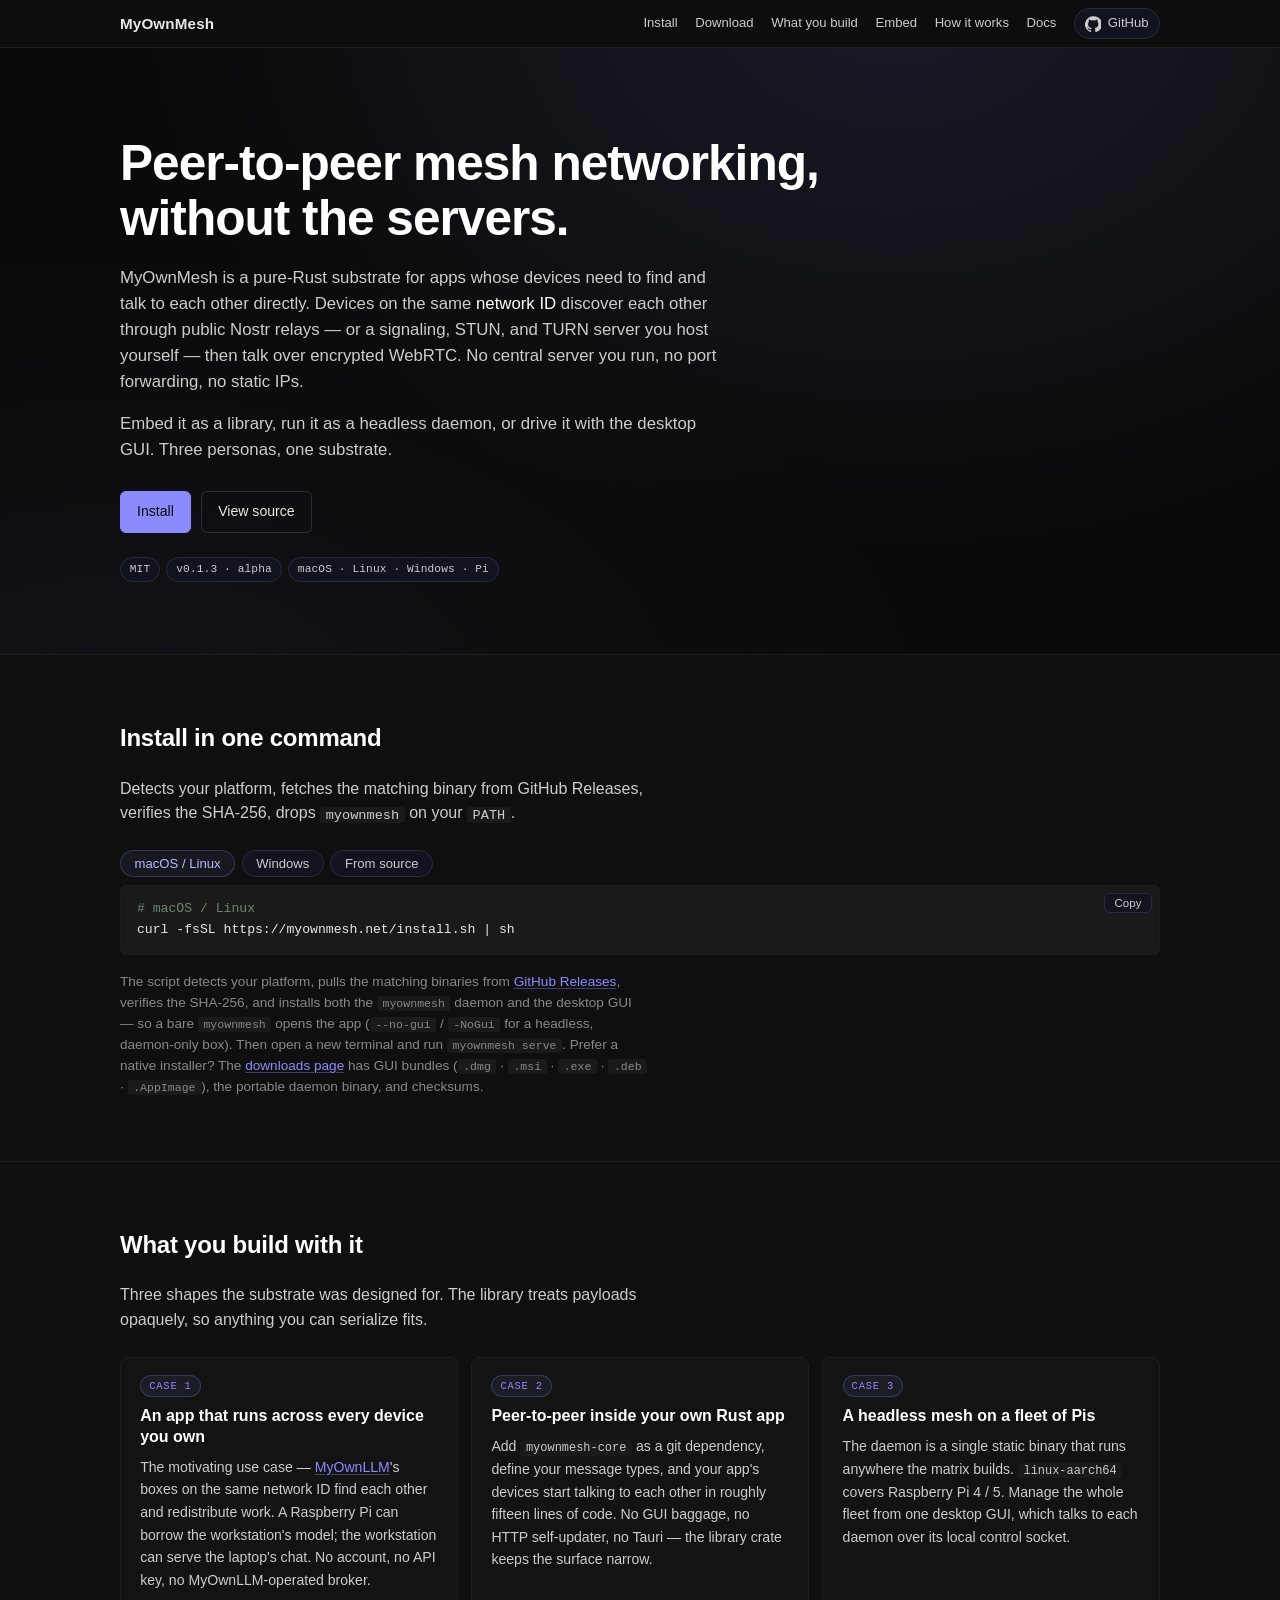
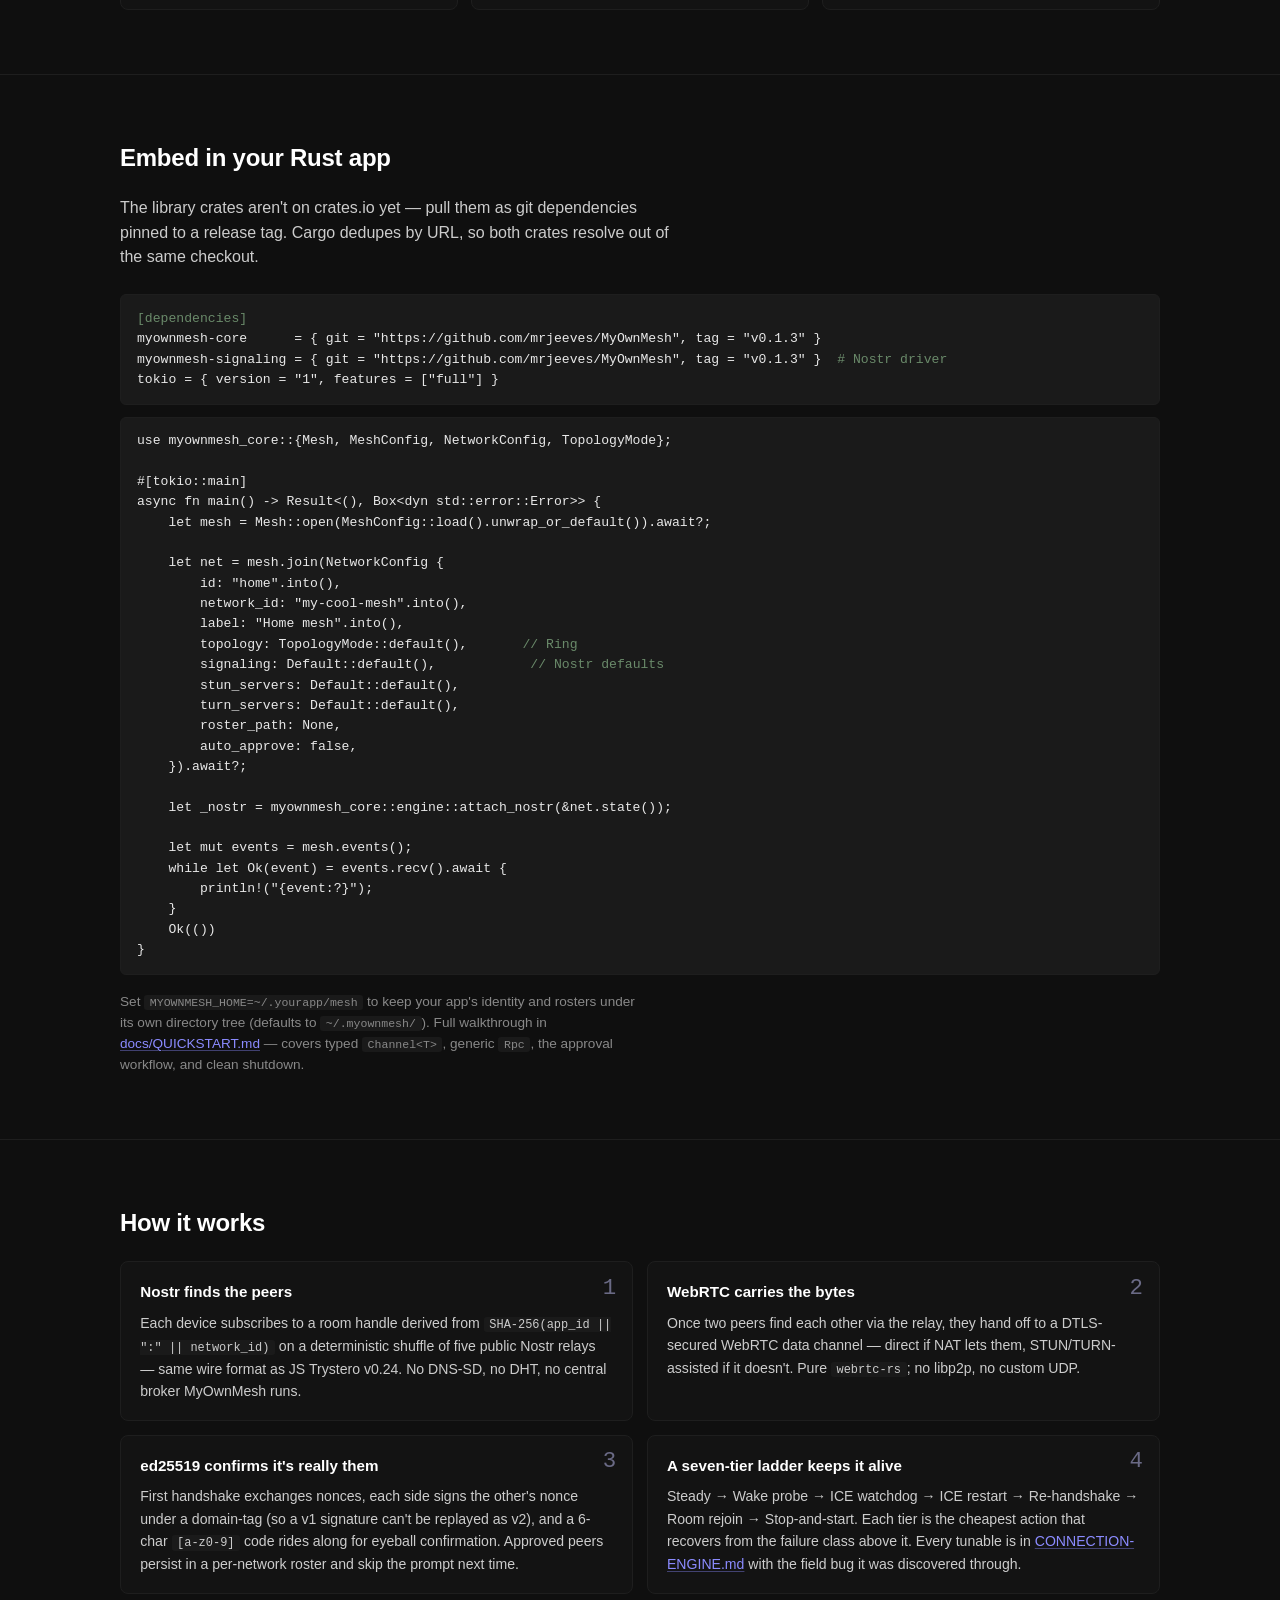
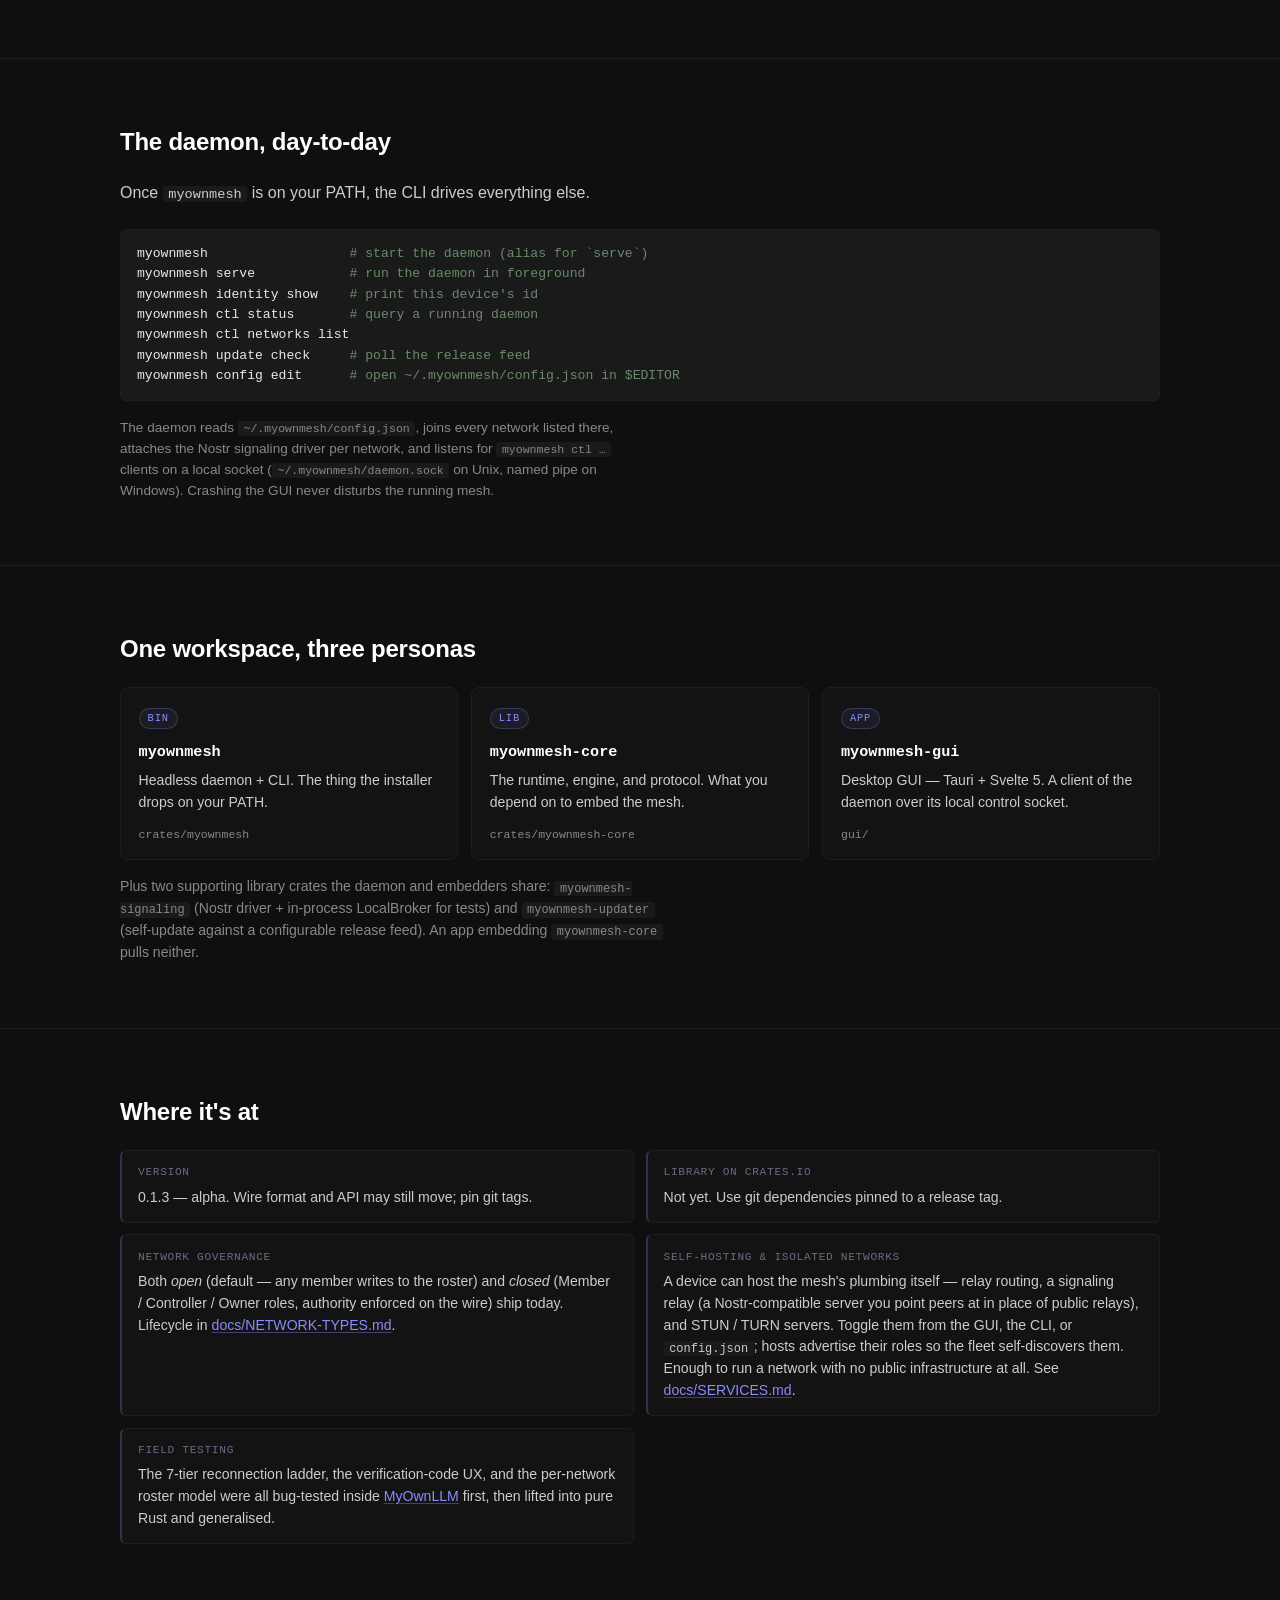
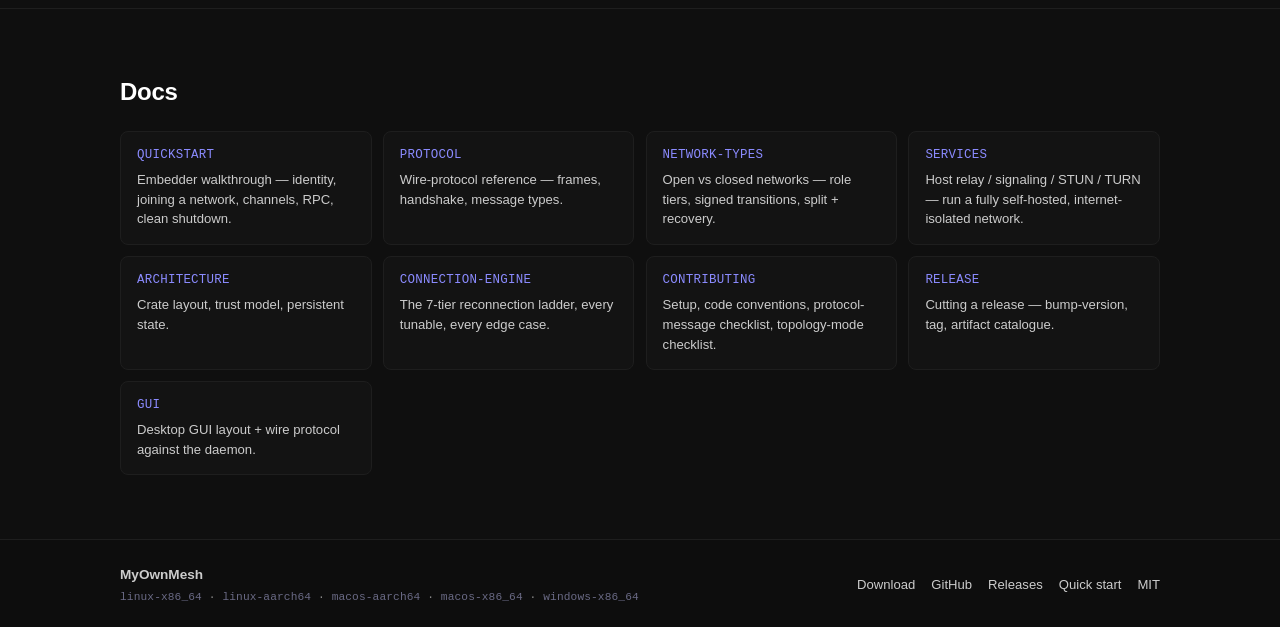
==== commit d39656d7: "Surface self-hosted services (relay / signaling / STUN / TURN) MyOwnMesh devices can now host the me" ====
--- a/index.html
+++ b/index.html
@@ -7,7 +7,7 @@
   <meta name="description" content="A pure-Rust peer-to-peer substrate for apps whose devices need to find and talk to each other directly. Embed it as a library, run it as a daemon, or drive it with the desktop GUI." />
   <link rel="stylesheet" href="styles.css?v=3" />
   <meta property="og:title" content="MyOwnMesh — peer-to-peer mesh networking" />
-  <meta property="og:description" content="Devices on the same network ID find each other through public Nostr relays, then talk over encrypted WebRTC. No central server, no port forwarding, no static IPs." />
+  <meta property="og:description" content="Devices on the same network ID find each other through public Nostr relays — or signaling, STUN, and TURN servers you host yourself — then talk over encrypted WebRTC. No central server, no port forwarding, no static IPs." />
   <meta property="og:type" content="website" />
   <meta property="og:url" content="https://myownmesh.net/" />
   <meta name="theme-color" content="#0f0f0f" />
@@ -41,7 +41,8 @@
           MyOwnMesh is a pure-Rust substrate for apps whose devices need
           to find and talk to each other directly. Devices on the same
           <em>network ID</em> discover each other through public Nostr
-          relays, then talk over encrypted WebRTC — no central server you
+          relays — or a signaling, STUN, and TURN server you host
+          yourself — then talk over encrypted WebRTC. No central server you
           run, no port forwarding, no static IPs.
         </p>
         <p class="lede">
@@ -330,6 +331,10 @@
             <div class="status-value">Both <em>open</em> (default — any member writes to the roster) and <em>closed</em> (Member / Controller / Owner roles, authority enforced on the wire) ship today. Lifecycle in <a class="link" href="https://github.com/mrjeeves/MyOwnMesh/blob/main/docs/NETWORK-TYPES.md">docs/NETWORK-TYPES.md</a>.</div>
           </div>
           <div class="status-item">
+            <div class="status-label">Self-hosting &amp; isolated networks</div>
+            <div class="status-value">A device can host the mesh's plumbing itself — relay routing, a signaling relay (a Nostr-compatible server you point peers at in place of public relays), and STUN / TURN servers. Toggle them from the GUI, the CLI, or <code>config.json</code>; hosts advertise their roles so the fleet self-discovers them. Enough to run a network with no public infrastructure at all. See <a class="link" href="https://github.com/mrjeeves/MyOwnMesh/blob/main/docs/SERVICES.md">docs/SERVICES.md</a>.</div>
+          </div>
+          <div class="status-item">
             <div class="status-label">Field testing</div>
             <div class="status-value">The 7-tier reconnection ladder, the verification-code UX, and the per-network roster model were all bug-tested inside <a class="link" href="https://github.com/mrjeeves/MyOwnLLM">MyOwnLLM</a> first, then lifted into pure Rust and generalised.</div>
           </div>
@@ -352,6 +357,10 @@
           <a class="doc" href="https://github.com/mrjeeves/MyOwnMesh/blob/main/docs/NETWORK-TYPES.md">
             <div class="doc-name">NETWORK-TYPES</div>
             <div class="doc-desc">Open vs closed networks — role tiers, signed transitions, split + recovery.</div>
+          </a>
+          <a class="doc" href="https://github.com/mrjeeves/MyOwnMesh/blob/main/docs/SERVICES.md">
+            <div class="doc-name">SERVICES</div>
+            <div class="doc-desc">Host relay / signaling / STUN / TURN — run a fully self-hosted, internet-isolated network.</div>
           </a>
           <a class="doc" href="https://github.com/mrjeeves/MyOwnMesh/blob/main/ARCHITECTURE.md">
             <div class="doc-name">ARCHITECTURE</div>
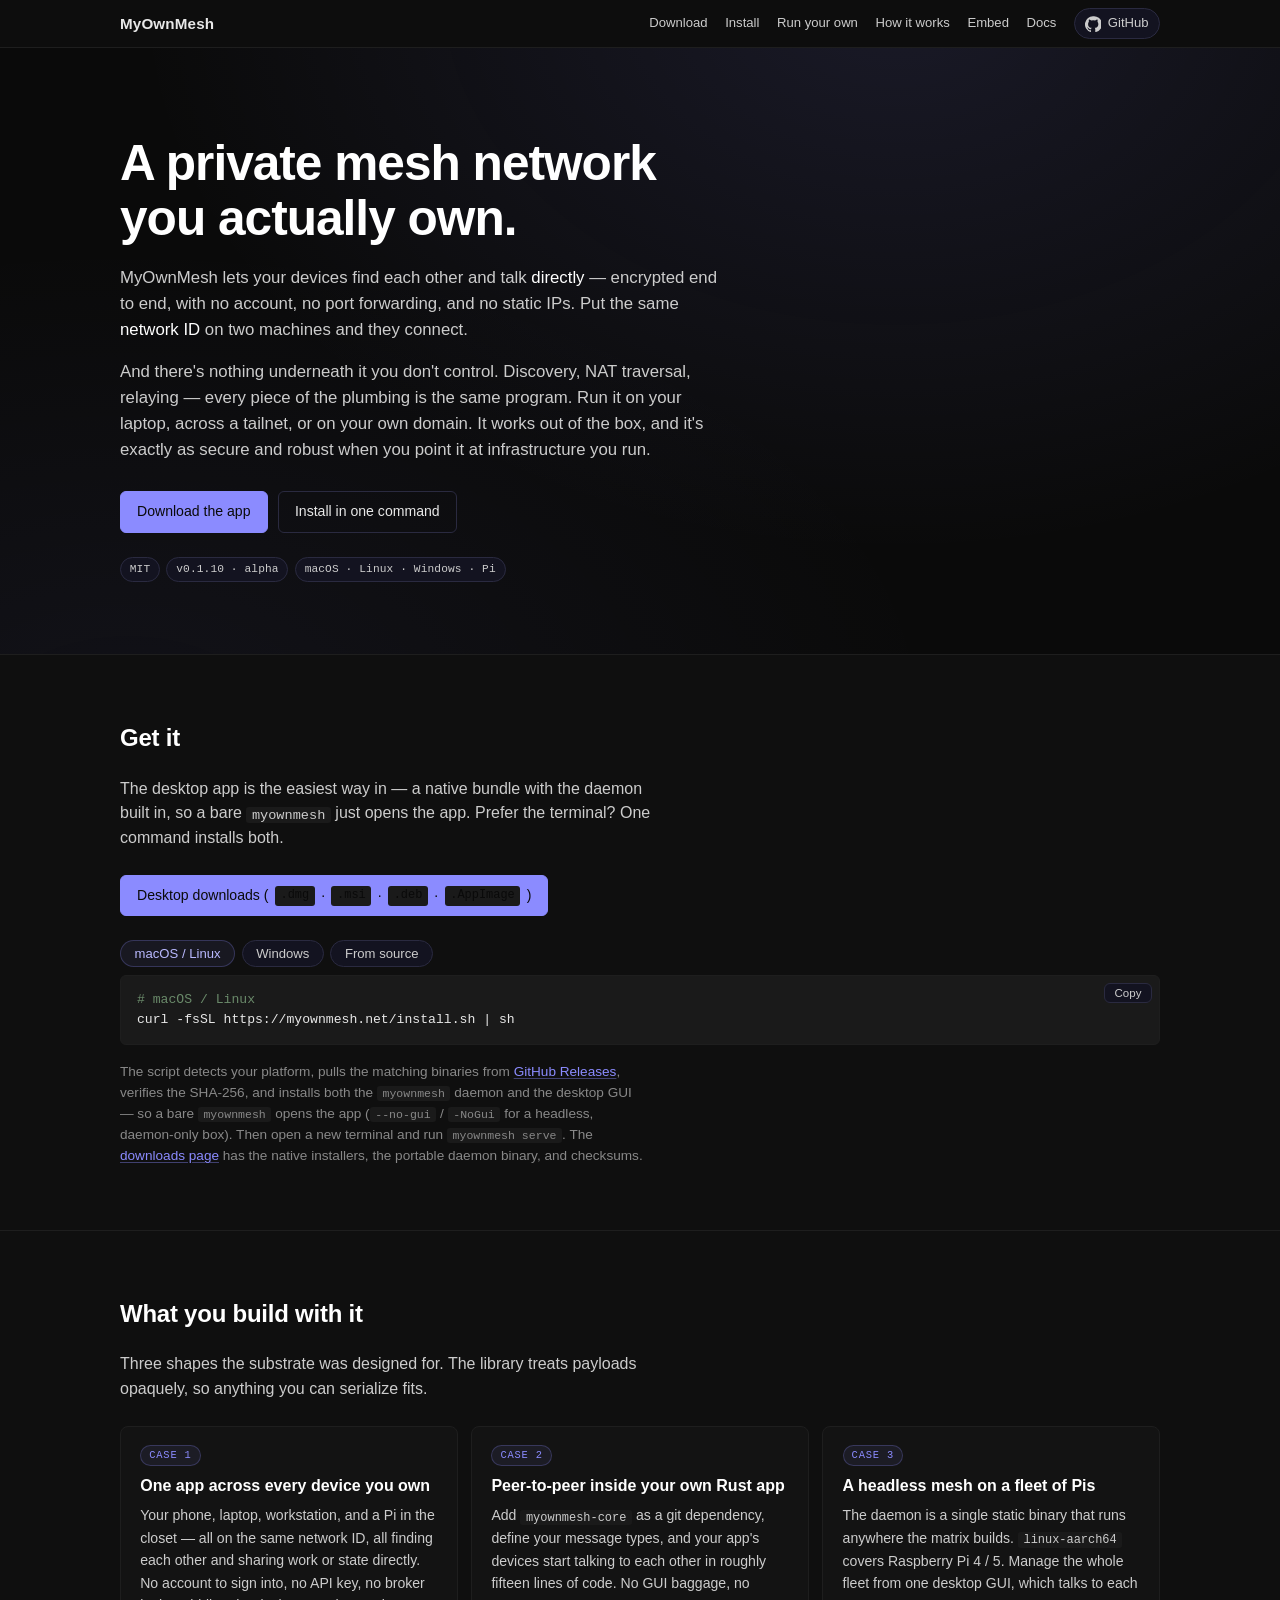
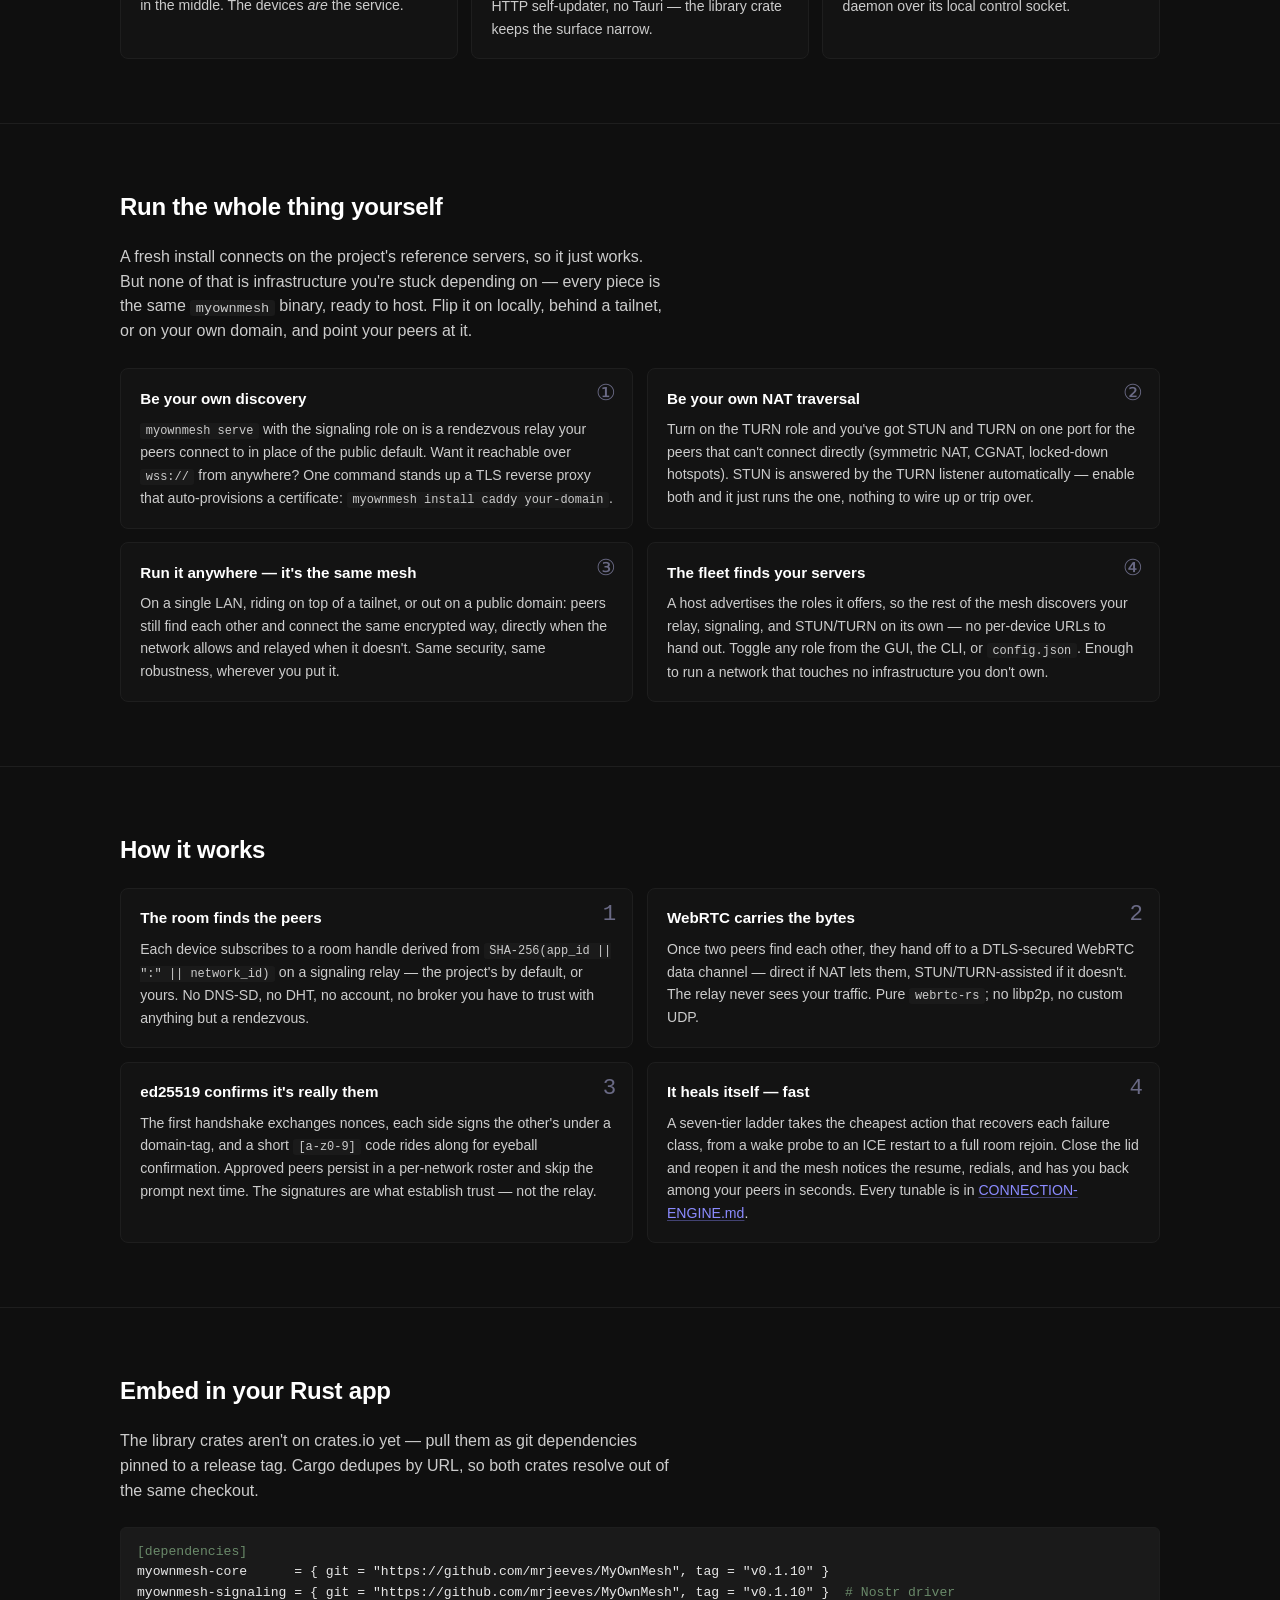
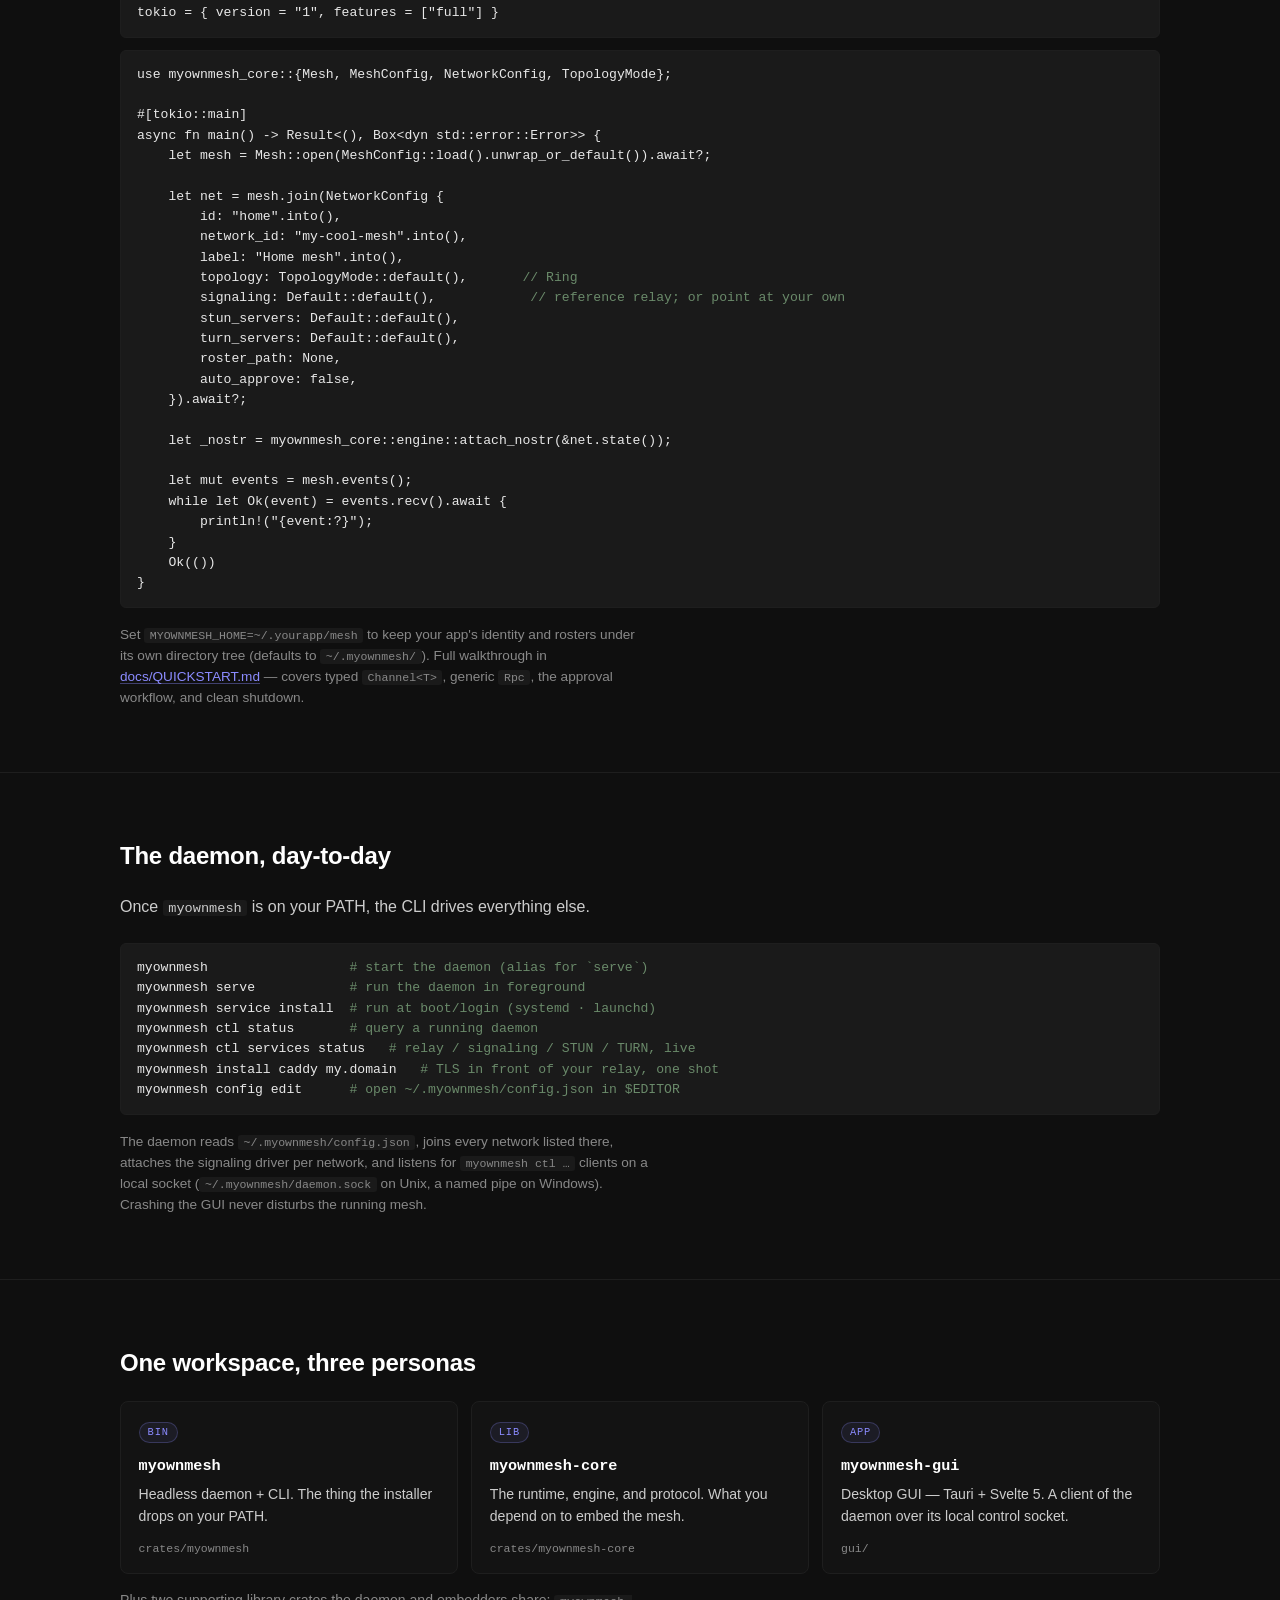
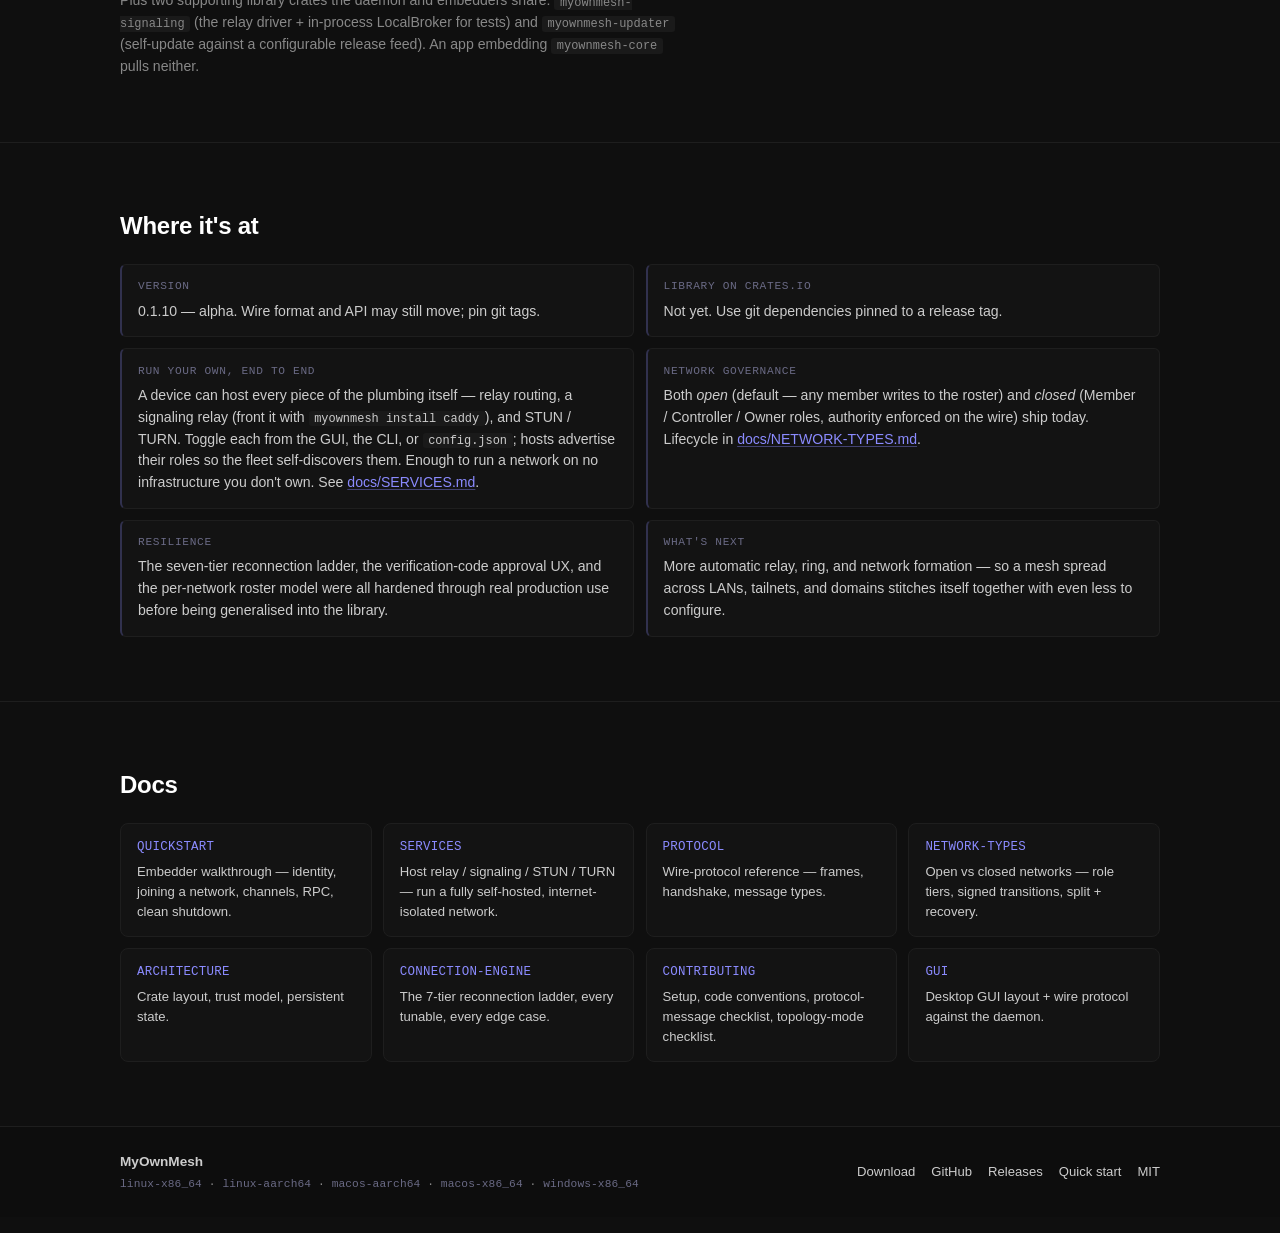
==== commit 7d55bd0e: "home: reframe around running your own mesh, anywhere; front downloads Repositions the landing page f" ====
--- a/index.html
+++ b/index.html
@@ -3,11 +3,11 @@
 <head>
   <meta charset="utf-8" />
   <meta name="viewport" content="width=device-width, initial-scale=1" />
-  <title>MyOwnMesh — peer-to-peer mesh networking in pure Rust</title>
-  <meta name="description" content="A pure-Rust peer-to-peer substrate for apps whose devices need to find and talk to each other directly. Embed it as a library, run it as a daemon, or drive it with the desktop GUI." />
+  <title>MyOwnMesh — a private mesh network you actually own</title>
+  <meta name="description" content="Your devices find each other and talk directly over encrypted WebRTC — no central account, no port forwarding, no static IPs. And every piece of the plumbing is the same program: run it on your laptop, across a tailnet, or on your own domain." />
   <link rel="stylesheet" href="styles.css?v=3" />
-  <meta property="og:title" content="MyOwnMesh — peer-to-peer mesh networking" />
-  <meta property="og:description" content="Devices on the same network ID find each other through public Nostr relays — or signaling, STUN, and TURN servers you host yourself — then talk over encrypted WebRTC. No central server, no port forwarding, no static IPs." />
+  <meta property="og:title" content="MyOwnMesh — a private mesh network you actually own" />
+  <meta property="og:description" content="Devices on the same network ID find each other and talk over encrypted WebRTC. Run the whole stack — discovery, NAT traversal, relay — yourself, anywhere. No infrastructure you don't control." />
   <meta property="og:type" content="website" />
   <meta property="og:url" content="https://myownmesh.net/" />
   <meta name="theme-color" content="#0f0f0f" />
@@ -17,11 +17,11 @@
     <div class="topbar-inner">
       <div class="brand">MyOwnMesh</div>
       <nav class="topnav">
-        <a href="#install">Install</a>
         <a href="/download.html">Download</a>
-        <a href="#use-cases">What you build</a>
+        <a href="#get">Install</a>
+        <a href="#selfhost">Run your own</a>
+        <a href="#how">How it works</a>
         <a href="#embed">Embed</a>
-        <a href="#how">How it works</a>
         <a href="#docs">Docs</a>
         <a class="gh" href="https://github.com/mrjeeves/MyOwnMesh" aria-label="GitHub repository">
           <svg viewBox="0 0 24 24" width="16" height="16" aria-hidden="true">
@@ -36,39 +36,45 @@
   <main>
     <section class="hero">
       <div class="hero-inner">
-        <h1>Peer-to-peer mesh networking,<br />without the servers.</h1>
+        <h1>A private mesh network<br />you actually own.</h1>
         <p class="lede">
-          MyOwnMesh is a pure-Rust substrate for apps whose devices need
-          to find and talk to each other directly. Devices on the same
-          <em>network ID</em> discover each other through public Nostr
-          relays — or a signaling, STUN, and TURN server you host
-          yourself — then talk over encrypted WebRTC. No central server you
-          run, no port forwarding, no static IPs.
+          MyOwnMesh lets your devices find each other and talk
+          <em>directly</em> — encrypted end to end, with no account, no
+          port forwarding, and no static IPs. Put the same
+          <em>network ID</em> on two machines and they connect.
         </p>
         <p class="lede">
-          Embed it as a library, run it as a headless daemon, or drive
-          it with the desktop GUI. Three personas, one substrate.
+          And there's nothing underneath it you don't control. Discovery,
+          NAT traversal, relaying — every piece of the plumbing is the
+          same program. Run it on your laptop, across a tailnet, or on
+          your own domain. It works out of the box, and it's exactly as
+          secure and robust when you point it at infrastructure you run.
         </p>
         <div class="cta-row">
-          <a class="btn primary" href="#install">Install</a>
-          <a class="btn ghost" href="https://github.com/mrjeeves/MyOwnMesh">View source</a>
+          <a class="btn primary" href="/download.html">Download the app</a>
+          <a class="btn ghost" href="#get">Install in one command</a>
         </div>
         <div class="badge-row">
           <span class="badge">MIT</span>
-          <span class="badge"><span id="version-badge">v0.1.3</span> · alpha</span>
+          <span class="badge"><span id="version-badge">v0.1.10</span> · alpha</span>
           <span class="badge">macOS · Linux · Windows · Pi</span>
         </div>
       </div>
     </section>
 
-    <section id="install" class="install">
-      <div class="inner">
-        <h2>Install in one command</h2>
+    <section id="get" class="install">
+      <div class="inner">
+        <h2>Get it</h2>
         <p class="section-lede">
-          Detects your platform, fetches the matching binary from
-          GitHub Releases, verifies the SHA-256, drops
-          <code>myownmesh</code> on your <code>PATH</code>.
-        </p>
+          The desktop app is the easiest way in — a native bundle with
+          the daemon built in, so a bare <code>myownmesh</code> just opens
+          the app. Prefer the terminal? One command installs both.
+        </p>
+        <div class="cta-row">
+          <a class="btn primary" href="/download.html">Desktop downloads
+            (<code>.dmg</code> · <code>.msi</code> · <code>.deb</code> ·
+            <code>.AppImage</code>)</a>
+        </div>
         <div class="install-tabs" role="tablist" aria-label="Install platform">
           <button type="button" class="tab" data-os="unix" role="tab">macOS / Linux</button>
           <button type="button" class="tab" data-os="windows" role="tab">Windows</button>
@@ -99,11 +105,9 @@
           <code>myownmesh</code> opens the app
           (<code>--no-gui</code> / <code>-NoGui</code> for a headless,
           daemon-only box). Then open a new terminal and run
-          <code>myownmesh serve</code>. Prefer a native installer? The
-          <a class="link" href="/download.html">downloads page</a> has GUI
-          bundles (<code>.dmg</code> · <code>.msi</code> ·
-          <code>.exe</code> · <code>.deb</code> · <code>.AppImage</code>),
-          the portable daemon binary, and checksums.
+          <code>myownmesh serve</code>. The
+          <a class="link" href="/download.html">downloads page</a> has the
+          native installers, the portable daemon binary, and checksums.
         </p>
       </div>
     </section>
@@ -118,13 +122,13 @@
         <div class="use-grid">
           <article class="use">
             <div class="use-tag">case 1</div>
-            <h3>An app that runs across every device you own</h3>
-            <p>
-              The motivating use case — <a class="link" href="https://github.com/mrjeeves/MyOwnLLM">MyOwnLLM</a>'s
-              boxes on the same network ID find each other and
-              redistribute work. A Raspberry Pi can borrow the
-              workstation's model; the workstation can serve the
-              laptop's chat. No account, no API key, no MyOwnLLM-operated broker.
+            <h3>One app across every device you own</h3>
+            <p>
+              Your phone, laptop, workstation, and a Pi in the closet —
+              all on the same network ID, all finding each other and
+              sharing work or state directly. No account to sign into, no
+              API key, no broker in the middle. The devices <em>are</em>
+              the service.
             </p>
           </article>
           <article class="use">
@@ -153,6 +157,120 @@
       </div>
     </section>
 
+    <section id="selfhost" class="how">
+      <div class="inner">
+        <h2>Run the whole thing yourself</h2>
+        <p class="section-lede">
+          A fresh install connects on the project's reference servers, so
+          it just works. But none of that is infrastructure you're stuck
+          depending on — every piece is the same <code>myownmesh</code>
+          binary, ready to host. Flip it on locally, behind a tailnet, or
+          on your own domain, and point your peers at it.
+        </p>
+        <div class="how-grid">
+          <article class="how-card">
+            <div class="how-step">①</div>
+            <h3>Be your own discovery</h3>
+            <p>
+              <code>myownmesh serve</code> with the signaling role on is a
+              rendezvous relay your peers connect to in place of the
+              public default. Want it reachable over <code>wss://</code>
+              from anywhere? One command stands up a TLS reverse proxy
+              that auto-provisions a certificate:
+              <code>myownmesh install caddy your-domain</code>.
+            </p>
+          </article>
+          <article class="how-card">
+            <div class="how-step">②</div>
+            <h3>Be your own NAT traversal</h3>
+            <p>
+              Turn on the TURN role and you've got STUN and TURN on one
+              port for the peers that can't connect directly (symmetric
+              NAT, CGNAT, locked-down hotspots). STUN is answered by the
+              TURN listener automatically — enable both and it just runs
+              the one, nothing to wire up or trip over.
+            </p>
+          </article>
+          <article class="how-card">
+            <div class="how-step">③</div>
+            <h3>Run it anywhere — it's the same mesh</h3>
+            <p>
+              On a single LAN, riding on top of a tailnet, or out on a
+              public domain: peers still find each other and connect the
+              same encrypted way, directly when the network allows and
+              relayed when it doesn't. Same security, same robustness,
+              wherever you put it.
+            </p>
+          </article>
+          <article class="how-card">
+            <div class="how-step">④</div>
+            <h3>The fleet finds your servers</h3>
+            <p>
+              A host advertises the roles it offers, so the rest of the
+              mesh discovers your relay, signaling, and STUN/TURN on its
+              own — no per-device URLs to hand out. Toggle any role from
+              the GUI, the CLI, or <code>config.json</code>. Enough to run
+              a network that touches no infrastructure you don't own.
+            </p>
+          </article>
+        </div>
+      </div>
+    </section>
+
+    <section id="how" class="how">
+      <div class="inner">
+        <h2>How it works</h2>
+        <div class="how-grid">
+          <article class="how-card">
+            <div class="how-step">1</div>
+            <h3>The room finds the peers</h3>
+            <p>
+              Each device subscribes to a room handle derived from
+              <code>SHA-256(app_id || ":" || network_id)</code> on a
+              signaling relay — the project's by default, or yours.
+              No DNS-SD, no DHT, no account, no broker you have to
+              trust with anything but a rendezvous.
+            </p>
+          </article>
+          <article class="how-card">
+            <div class="how-step">2</div>
+            <h3>WebRTC carries the bytes</h3>
+            <p>
+              Once two peers find each other, they hand off to a
+              DTLS-secured WebRTC data channel — direct if NAT lets them,
+              STUN/TURN-assisted if it doesn't. The relay never sees your
+              traffic. Pure <code>webrtc-rs</code>; no libp2p, no custom
+              UDP.
+            </p>
+          </article>
+          <article class="how-card">
+            <div class="how-step">3</div>
+            <h3>ed25519 confirms it's really them</h3>
+            <p>
+              The first handshake exchanges nonces, each side signs the
+              other's under a domain-tag, and a short
+              <code>[a-z0-9]</code> code rides along for eyeball
+              confirmation. Approved peers persist in a per-network
+              roster and skip the prompt next time. The signatures are
+              what establish trust — not the relay.
+            </p>
+          </article>
+          <article class="how-card">
+            <div class="how-step">4</div>
+            <h3>It heals itself — fast</h3>
+            <p>
+              A seven-tier ladder takes the cheapest action that recovers
+              each failure class, from a wake probe to an ICE restart to a
+              full room rejoin. Close the lid and reopen it and the mesh
+              notices the resume, redials, and has you back among your
+              peers in seconds. Every tunable is in
+              <a class="link" href="https://github.com/mrjeeves/MyOwnMesh/blob/main/CONNECTION-ENGINE.md">CONNECTION-ENGINE.md</a>.
+            </p>
+          </article>
+        </div>
+      </div>
+    </section>
+
     <section id="embed" class="embed">
       <div class="inner">
         <h2>Embed in your Rust app</h2>
@@ -162,8 +280,8 @@
           so both crates resolve out of the same checkout.
         </p>
 <pre><code><span class="c">[dependencies]</span>
-myownmesh-core      = { git = "https://github.com/mrjeeves/MyOwnMesh", tag = "<span class="js-dep-tag">v0.1.3</span>" }
-myownmesh-signaling = { git = "https://github.com/mrjeeves/MyOwnMesh", tag = "<span class="js-dep-tag">v0.1.3</span>" }  <span class="c"># Nostr driver</span>
+myownmesh-core      = { git = "https://github.com/mrjeeves/MyOwnMesh", tag = "<span class="js-dep-tag">v0.1.10</span>" }
+myownmesh-signaling = { git = "https://github.com/mrjeeves/MyOwnMesh", tag = "<span class="js-dep-tag">v0.1.10</span>" }  <span class="c"># Nostr driver</span>
 tokio = { version = "1", features = ["full"] }</code></pre>
 <pre><code>use myownmesh_core::{Mesh, MeshConfig, NetworkConfig, TopologyMode};
 
@@ -176,7 +294,7 @@
         network_id: "my-cool-mesh".into(),
         label: "Home mesh".into(),
         topology: TopologyMode::default(),       <span class="c">// Ring</span>
-        signaling: Default::default(),            <span class="c">// Nostr defaults</span>
+        signaling: Default::default(),            <span class="c">// reference relay; or point at your own</span>
         stun_servers: Default::default(),
         turn_servers: Default::default(),
         roster_path: None,
@@ -202,59 +320,6 @@
       </div>
     </section>
 
-    <section id="how" class="how">
-      <div class="inner">
-        <h2>How it works</h2>
-        <div class="how-grid">
-          <article class="how-card">
-            <div class="how-step">1</div>
-            <h3>Nostr finds the peers</h3>
-            <p>
-              Each device subscribes to a room handle derived from
-              <code>SHA-256(app_id || ":" || network_id)</code> on a
-              deterministic shuffle of five public Nostr relays — same
-              wire format as JS Trystero v0.24. No DNS-SD, no DHT, no
-              central broker MyOwnMesh runs.
-            </p>
-          </article>
-          <article class="how-card">
-            <div class="how-step">2</div>
-            <h3>WebRTC carries the bytes</h3>
-            <p>
-              Once two peers find each other via the relay, they hand
-              off to a DTLS-secured WebRTC data channel — direct if NAT
-              lets them, STUN/TURN-assisted if it doesn't. Pure
-              <code>webrtc-rs</code>; no libp2p, no custom UDP.
-            </p>
-          </article>
-          <article class="how-card">
-            <div class="how-step">3</div>
-            <h3>ed25519 confirms it's really them</h3>
-            <p>
-              First handshake exchanges nonces, each side signs the
-              other's nonce under a domain-tag (so a v1 signature can't
-              be replayed as v2), and a 6-char <code>[a-z0-9]</code>
-              code rides along for eyeball confirmation. Approved peers
-              persist in a per-network roster and skip the prompt next
-              time.
-            </p>
-          </article>
-          <article class="how-card">
-            <div class="how-step">4</div>
-            <h3>A seven-tier ladder keeps it alive</h3>
-            <p>
-              Steady → Wake probe → ICE watchdog → ICE restart →
-              Re-handshake → Room rejoin → Stop-and-start. Each tier is
-              the cheapest action that recovers from the failure class
-              above it. Every tunable is in
-              <a class="link" href="https://github.com/mrjeeves/MyOwnMesh/blob/main/CONNECTION-ENGINE.md">CONNECTION-ENGINE.md</a>
-              with the field bug it was discovered through.
-            </p>
-          </article>
-        </div>
-      </div>
-    </section>
-
     <section id="cli" class="cli">
       <div class="inner">
         <h2>The daemon, day-to-day</h2>
@@ -264,18 +329,18 @@
         </p>
 <pre><code>myownmesh                  <span class="c"># start the daemon (alias for `serve`)</span>
 myownmesh serve            <span class="c"># run the daemon in foreground</span>
-myownmesh identity show    <span class="c"># print this device's id</span>
+myownmesh service install  <span class="c"># run at boot/login (systemd · launchd)</span>
 myownmesh ctl status       <span class="c"># query a running daemon</span>
-myownmesh ctl networks list
-myownmesh update check     <span class="c"># poll the release feed</span>
+myownmesh ctl services status   <span class="c"># relay / signaling / STUN / TURN, live</span>
+myownmesh install caddy my.domain   <span class="c"># TLS in front of your relay, one shot</span>
 myownmesh config edit      <span class="c"># open ~/.myownmesh/config.json in $EDITOR</span></code></pre>
         <p class="section-foot">
           The daemon reads <code>~/.myownmesh/config.json</code>, joins
-          every network listed there, attaches the Nostr signaling
-          driver per network, and listens for
-          <code>myownmesh ctl …</code> clients on a local socket
-          (<code>~/.myownmesh/daemon.sock</code> on Unix, named pipe on
-          Windows). Crashing the GUI never disturbs the running mesh.
+          every network listed there, attaches the signaling driver per
+          network, and listens for <code>myownmesh ctl …</code> clients on
+          a local socket (<code>~/.myownmesh/daemon.sock</code> on Unix, a
+          named pipe on Windows). Crashing the GUI never disturbs the
+          running mesh.
         </p>
       </div>
     </section>
@@ -305,7 +370,7 @@
         </div>
         <p class="persona-foot">
           Plus two supporting library crates the daemon and embedders
-          share: <code>myownmesh-signaling</code> (Nostr driver +
+          share: <code>myownmesh-signaling</code> (the relay driver +
           in-process LocalBroker for tests) and
           <code>myownmesh-updater</code> (self-update against a
           configurable release feed). An app embedding
@@ -320,23 +385,27 @@
         <div class="status-grid">
           <div class="status-item">
             <div class="status-label">Version</div>
-            <div class="status-value"><span id="version-status">0.1.3</span> — alpha. Wire format and API may still move; pin git tags.</div>
+            <div class="status-value"><span id="version-status">0.1.10</span> — alpha. Wire format and API may still move; pin git tags.</div>
           </div>
           <div class="status-item">
             <div class="status-label">Library on crates.io</div>
             <div class="status-value">Not yet. Use git dependencies pinned to a release tag.</div>
           </div>
           <div class="status-item">
+            <div class="status-label">Run your own, end to end</div>
+            <div class="status-value">A device can host every piece of the plumbing itself — relay routing, a signaling relay (front it with <code>myownmesh install caddy</code>), and STUN / TURN. Toggle each from the GUI, the CLI, or <code>config.json</code>; hosts advertise their roles so the fleet self-discovers them. Enough to run a network on no infrastructure you don't own. See <a class="link" href="https://github.com/mrjeeves/MyOwnMesh/blob/main/docs/SERVICES.md">docs/SERVICES.md</a>.</div>
+          </div>
+          <div class="status-item">
             <div class="status-label">Network governance</div>
             <div class="status-value">Both <em>open</em> (default — any member writes to the roster) and <em>closed</em> (Member / Controller / Owner roles, authority enforced on the wire) ship today. Lifecycle in <a class="link" href="https://github.com/mrjeeves/MyOwnMesh/blob/main/docs/NETWORK-TYPES.md">docs/NETWORK-TYPES.md</a>.</div>
           </div>
           <div class="status-item">
-            <div class="status-label">Self-hosting &amp; isolated networks</div>
-            <div class="status-value">A device can host the mesh's plumbing itself — relay routing, a signaling relay (a Nostr-compatible server you point peers at in place of public relays), and STUN / TURN servers. Toggle them from the GUI, the CLI, or <code>config.json</code>; hosts advertise their roles so the fleet self-discovers them. Enough to run a network with no public infrastructure at all. See <a class="link" href="https://github.com/mrjeeves/MyOwnMesh/blob/main/docs/SERVICES.md">docs/SERVICES.md</a>.</div>
-          </div>
-          <div class="status-item">
-            <div class="status-label">Field testing</div>
-            <div class="status-value">The 7-tier reconnection ladder, the verification-code UX, and the per-network roster model were all bug-tested inside <a class="link" href="https://github.com/mrjeeves/MyOwnLLM">MyOwnLLM</a> first, then lifted into pure Rust and generalised.</div>
+            <div class="status-label">Resilience</div>
+            <div class="status-value">The seven-tier reconnection ladder, the verification-code approval UX, and the per-network roster model were all hardened through real production use before being generalised into the library.</div>
+          </div>
+          <div class="status-item">
+            <div class="status-label">What's next</div>
+            <div class="status-value">More automatic relay, ring, and network formation — so a mesh spread across LANs, tailnets, and domains stitches itself together with even less to configure.</div>
           </div>
         </div>
       </div>
@@ -350,6 +419,10 @@
             <div class="doc-name">QUICKSTART</div>
             <div class="doc-desc">Embedder walkthrough — identity, joining a network, channels, RPC, clean shutdown.</div>
           </a>
+          <a class="doc" href="https://github.com/mrjeeves/MyOwnMesh/blob/main/docs/SERVICES.md">
+            <div class="doc-name">SERVICES</div>
+            <div class="doc-desc">Host relay / signaling / STUN / TURN — run a fully self-hosted, internet-isolated network.</div>
+          </a>
           <a class="doc" href="https://github.com/mrjeeves/MyOwnMesh/blob/main/docs/PROTOCOL.md">
             <div class="doc-name">PROTOCOL</div>
             <div class="doc-desc">Wire-protocol reference — frames, handshake, message types.</div>
@@ -358,10 +431,6 @@
             <div class="doc-name">NETWORK-TYPES</div>
             <div class="doc-desc">Open vs closed networks — role tiers, signed transitions, split + recovery.</div>
           </a>
-          <a class="doc" href="https://github.com/mrjeeves/MyOwnMesh/blob/main/docs/SERVICES.md">
-            <div class="doc-name">SERVICES</div>
-            <div class="doc-desc">Host relay / signaling / STUN / TURN — run a fully self-hosted, internet-isolated network.</div>
-          </a>
           <a class="doc" href="https://github.com/mrjeeves/MyOwnMesh/blob/main/ARCHITECTURE.md">
             <div class="doc-name">ARCHITECTURE</div>
             <div class="doc-desc">Crate layout, trust model, persistent state.</div>
@@ -373,10 +442,6 @@
           <a class="doc" href="https://github.com/mrjeeves/MyOwnMesh/blob/main/CONTRIBUTING.md">
             <div class="doc-name">CONTRIBUTING</div>
             <div class="doc-desc">Setup, code conventions, protocol-message checklist, topology-mode checklist.</div>
-          </a>
-          <a class="doc" href="https://github.com/mrjeeves/MyOwnMesh/blob/main/RELEASE.md">
-            <div class="doc-name">RELEASE</div>
-            <div class="doc-desc">Cutting a release — bump-version, tag, artifact catalogue.</div>
           </a>
           <a class="doc" href="https://github.com/mrjeeves/MyOwnMesh/blob/main/gui/README.md">
             <div class="doc-name">GUI</div>
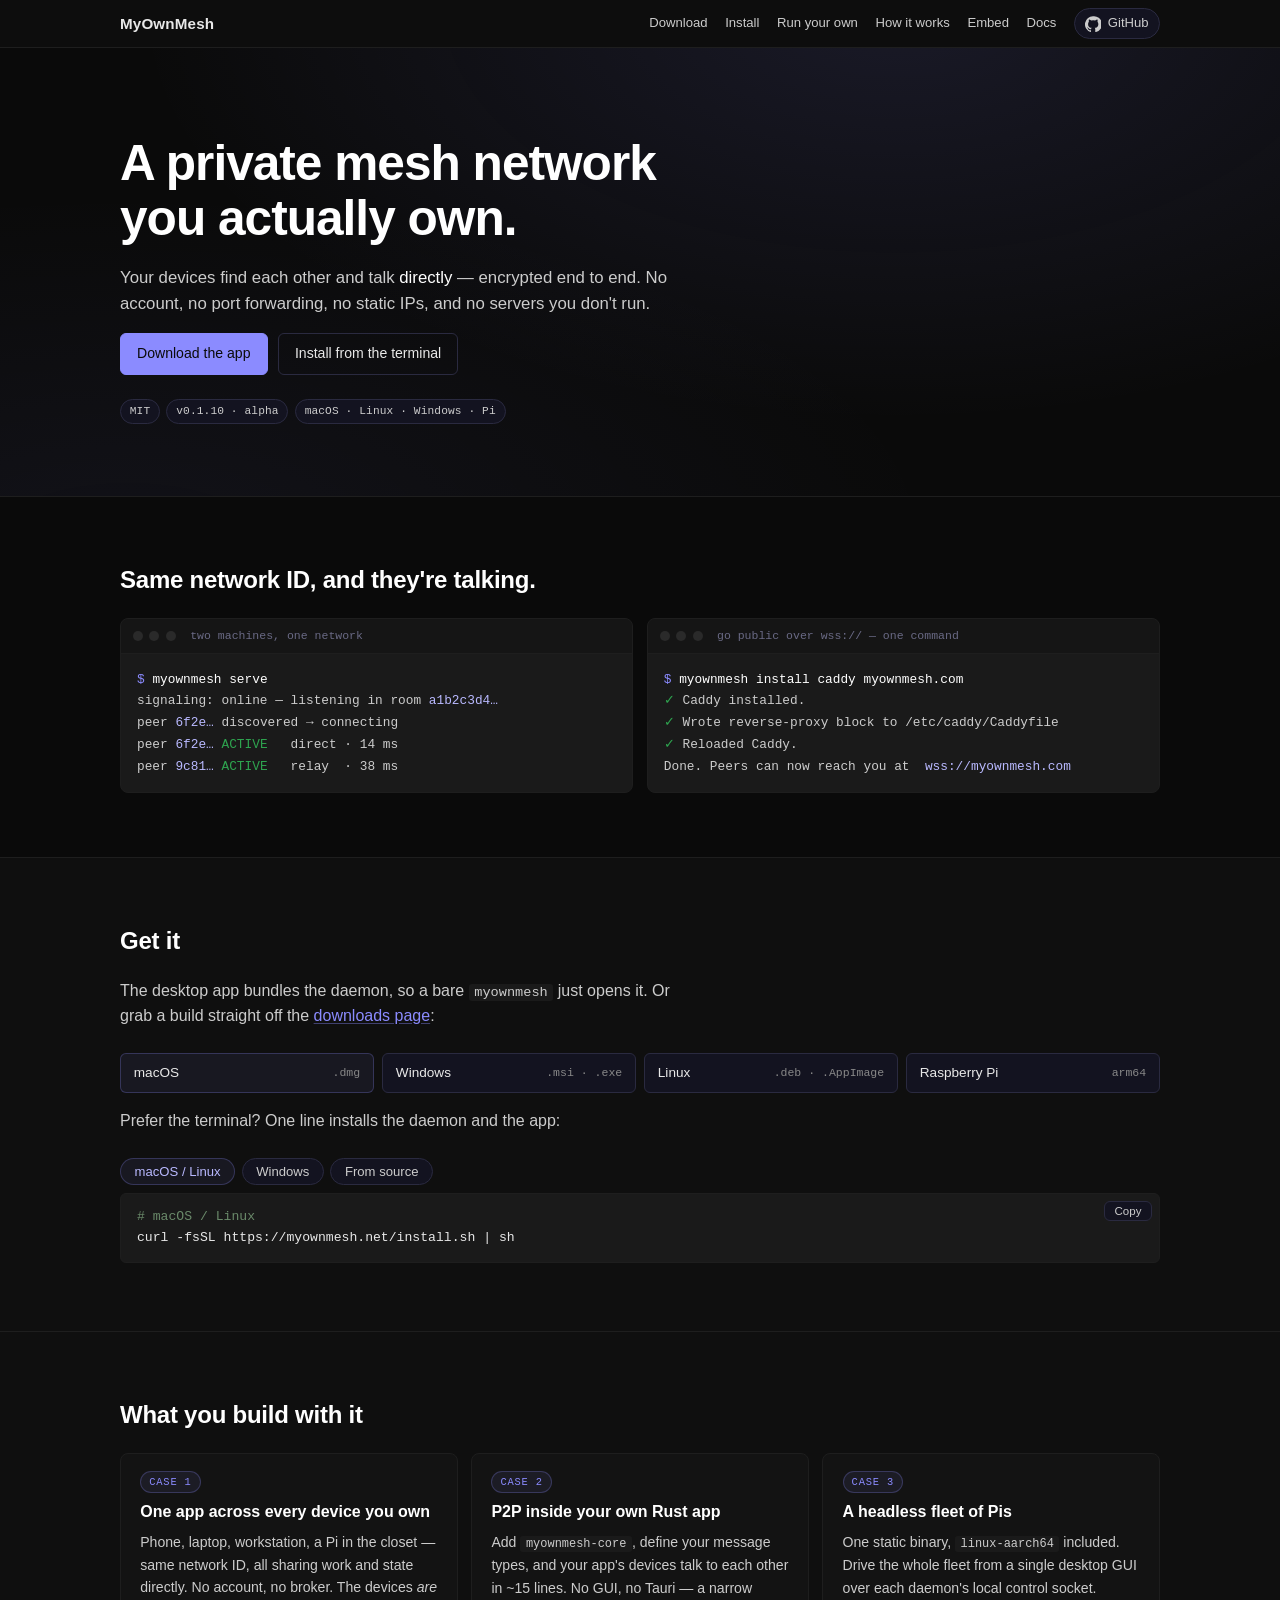
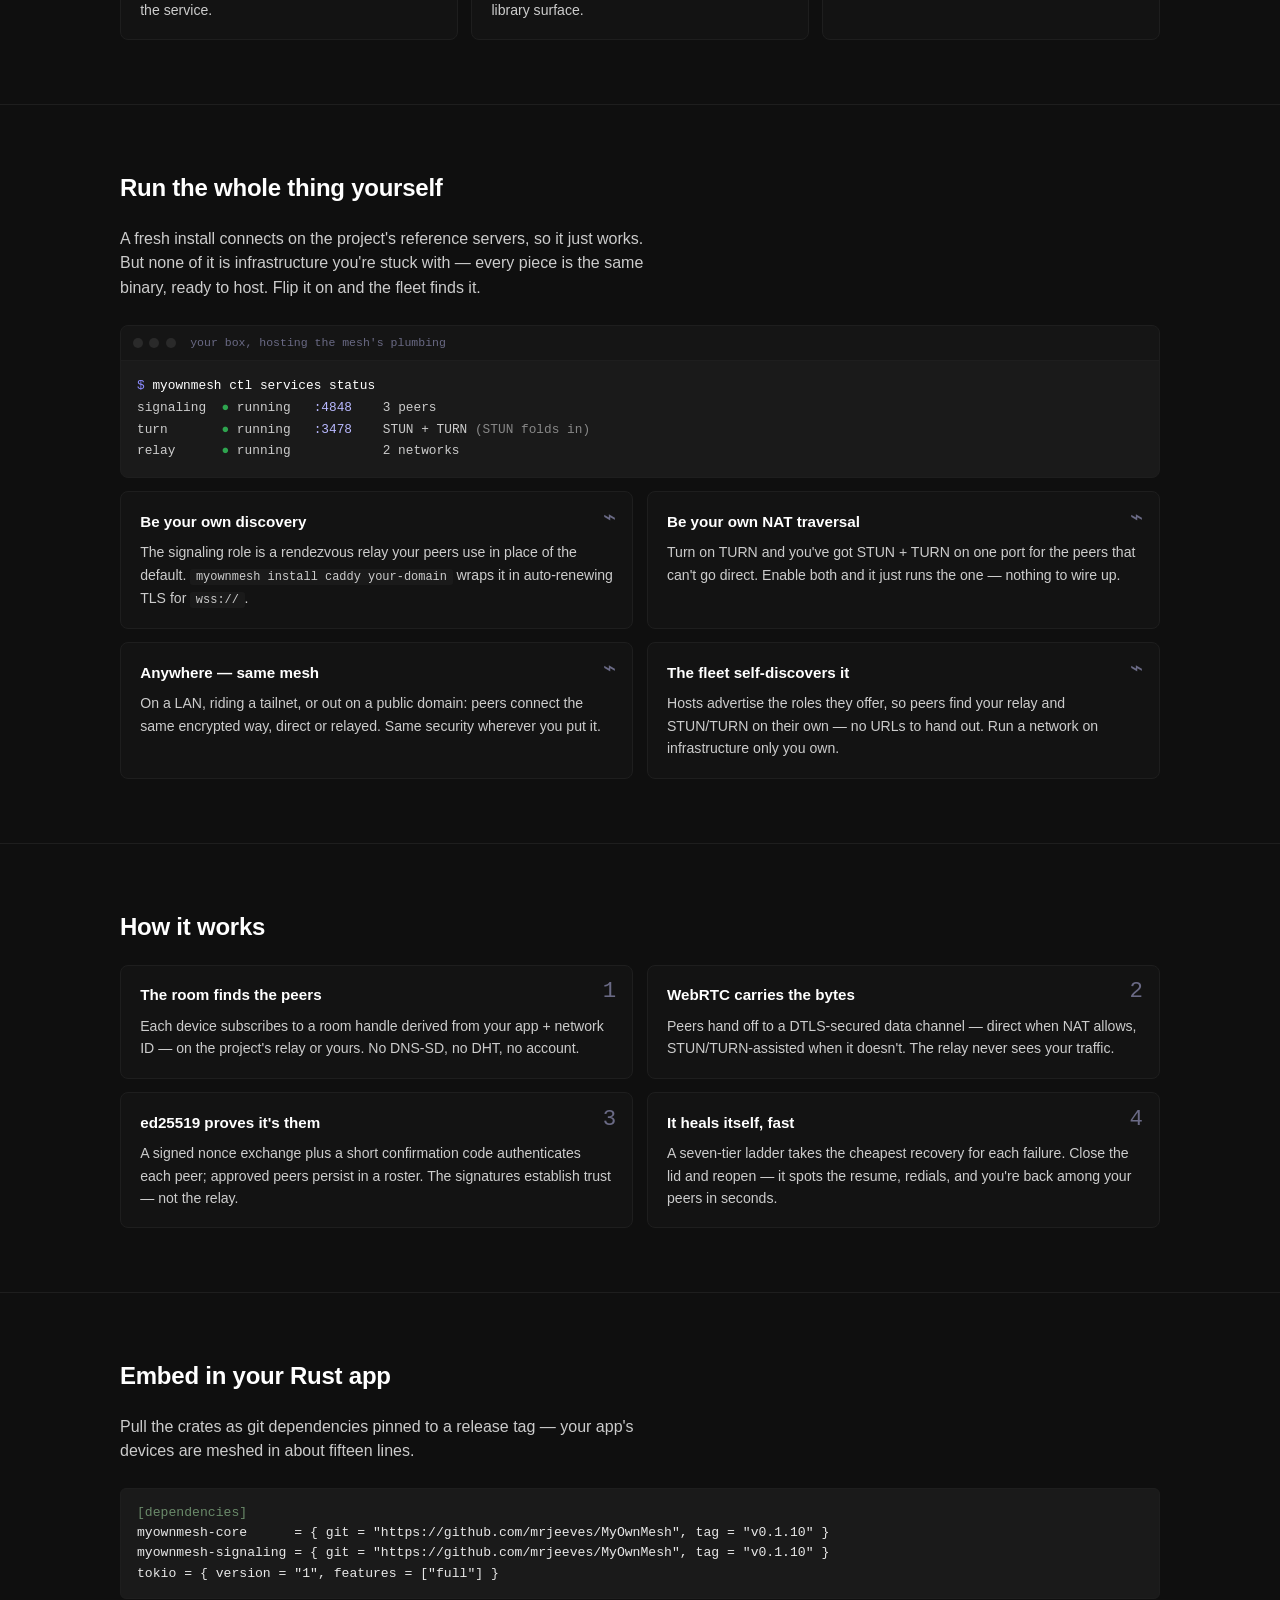
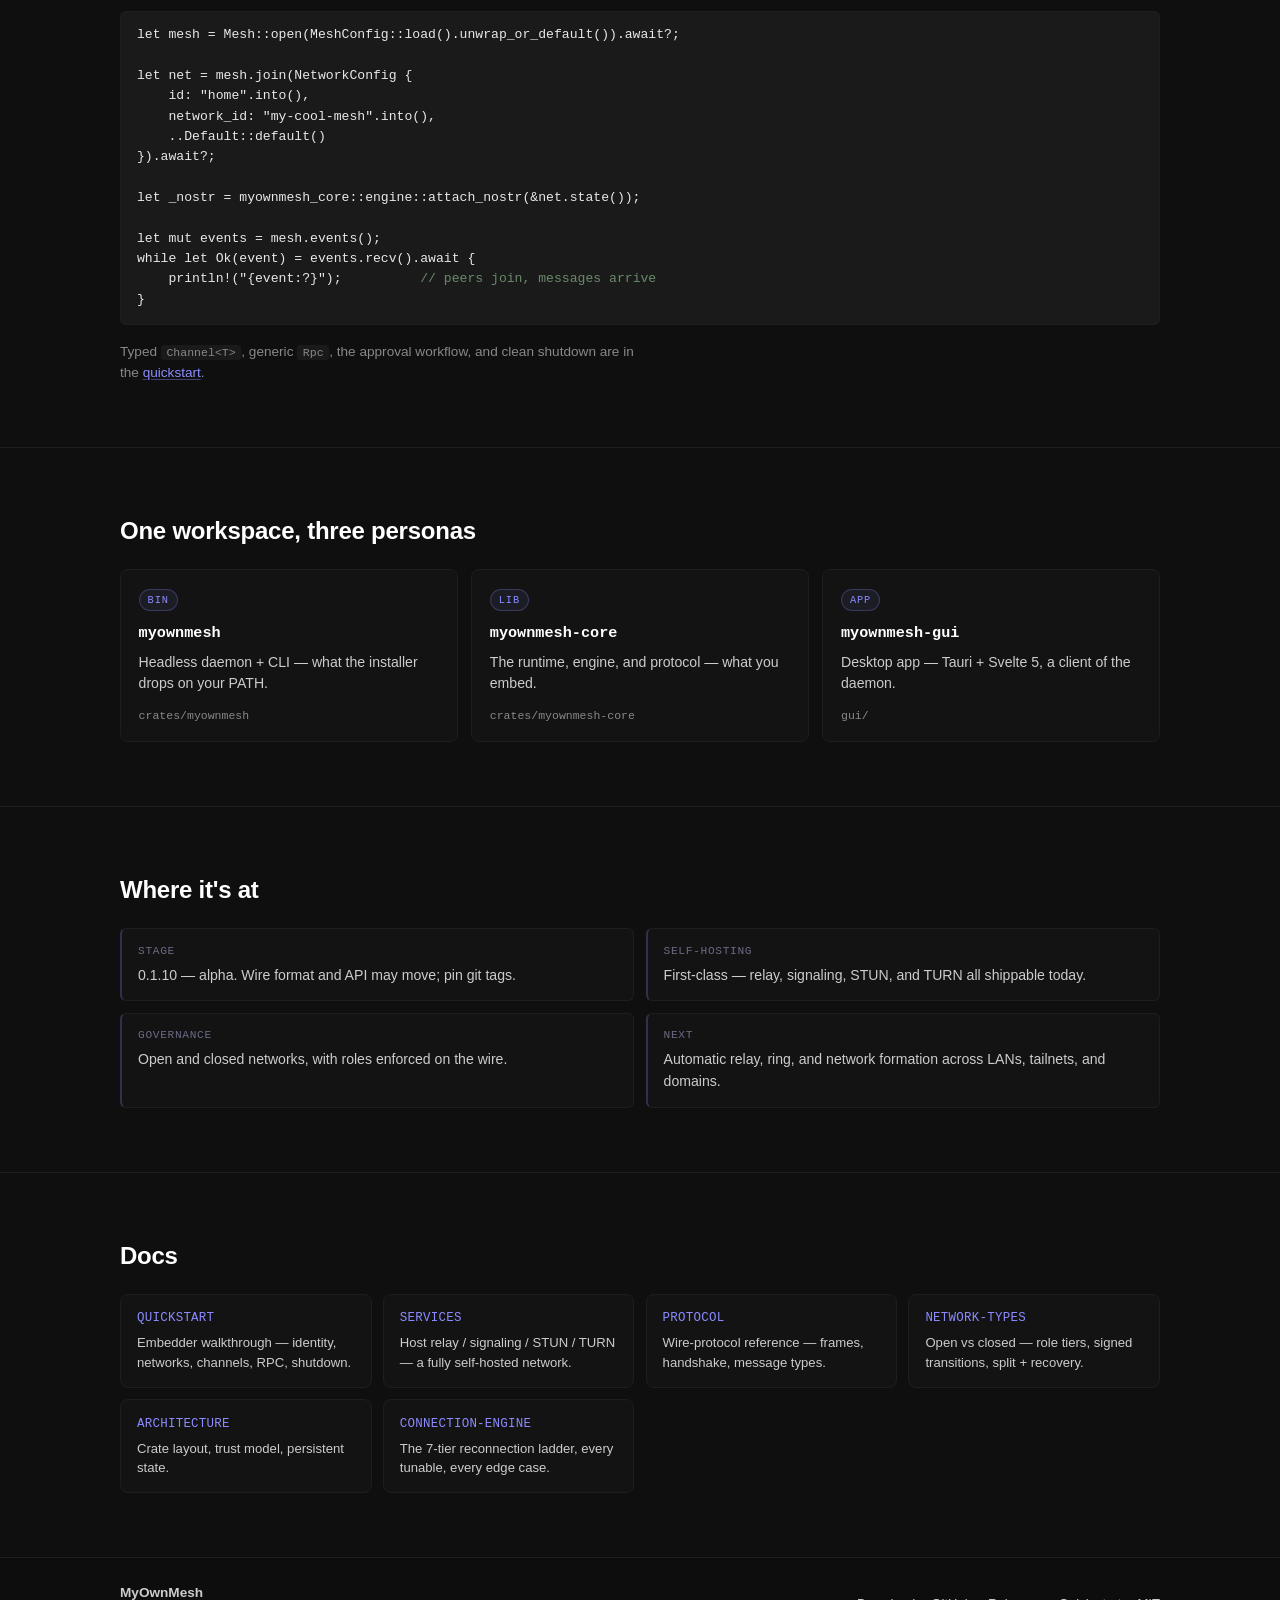
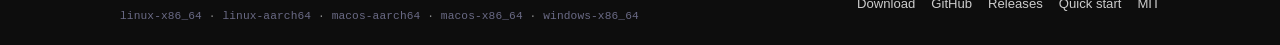
==== commit 31985dd2: "home: fix download-chip contrast, show the tools instead of describing them Two fixes from feedback " ====
--- a/index.html
+++ b/index.html
@@ -4,10 +4,10 @@
   <meta charset="utf-8" />
   <meta name="viewport" content="width=device-width, initial-scale=1" />
   <title>MyOwnMesh — a private mesh network you actually own</title>
-  <meta name="description" content="Your devices find each other and talk directly over encrypted WebRTC — no central account, no port forwarding, no static IPs. And every piece of the plumbing is the same program: run it on your laptop, across a tailnet, or on your own domain." />
-  <link rel="stylesheet" href="styles.css?v=3" />
+  <meta name="description" content="Your devices find each other and talk directly over encrypted WebRTC — no account, no port forwarding, no servers you don't run. Discovery, NAT traversal, and relay are all the same program: run it on a laptop, a tailnet, or your own domain." />
+  <link rel="stylesheet" href="styles.css?v=4" />
   <meta property="og:title" content="MyOwnMesh — a private mesh network you actually own" />
-  <meta property="og:description" content="Devices on the same network ID find each other and talk over encrypted WebRTC. Run the whole stack — discovery, NAT traversal, relay — yourself, anywhere. No infrastructure you don't control." />
+  <meta property="og:description" content="Devices find each other and talk over encrypted WebRTC. Run the whole stack — discovery, NAT traversal, relay — yourself, anywhere. No infrastructure you don't control." />
   <meta property="og:type" content="website" />
   <meta property="og:url" content="https://myownmesh.net/" />
   <meta name="theme-color" content="#0f0f0f" />
@@ -38,21 +38,13 @@
       <div class="hero-inner">
         <h1>A private mesh network<br />you actually own.</h1>
         <p class="lede">
-          MyOwnMesh lets your devices find each other and talk
-          <em>directly</em> — encrypted end to end, with no account, no
-          port forwarding, and no static IPs. Put the same
-          <em>network ID</em> on two machines and they connect.
-        </p>
-        <p class="lede">
-          And there's nothing underneath it you don't control. Discovery,
-          NAT traversal, relaying — every piece of the plumbing is the
-          same program. Run it on your laptop, across a tailnet, or on
-          your own domain. It works out of the box, and it's exactly as
-          secure and robust when you point it at infrastructure you run.
+          Your devices find each other and talk <em>directly</em> —
+          encrypted end to end. No account, no port forwarding, no static
+          IPs, and no servers you don't run.
         </p>
         <div class="cta-row">
           <a class="btn primary" href="/download.html">Download the app</a>
-          <a class="btn ghost" href="#get">Install in one command</a>
+          <a class="btn ghost" href="#get">Install from the terminal</a>
         </div>
         <div class="badge-row">
           <span class="badge">MIT</span>
@@ -62,19 +54,51 @@
       </div>
     </section>
 
+    <section class="show">
+      <div class="inner">
+        <h2>Same network ID, and they're talking.</h2>
+        <div class="term-grid">
+          <div class="term">
+            <div class="term-bar">
+              <span class="term-dot"></span><span class="term-dot"></span><span class="term-dot"></span>
+              <span class="term-cap">two machines, one network</span>
+            </div>
+<div class="term-body"><span class="p">$</span> <span class="cmd">myownmesh serve</span>
+signaling: online — listening in room <span class="v">a1b2c3d4…</span>
+peer <span class="v">6f2e…</span> discovered → connecting
+peer <span class="v">6f2e…</span> <span class="on">ACTIVE</span>   direct · 14 ms
+peer <span class="v">9c81…</span> <span class="on">ACTIVE</span>   relay  · 38 ms</div>
+          </div>
+          <div class="term">
+            <div class="term-bar">
+              <span class="term-dot"></span><span class="term-dot"></span><span class="term-dot"></span>
+              <span class="term-cap">go public over wss:// — one command</span>
+            </div>
+<div class="term-body"><span class="p">$</span> <span class="cmd">myownmesh install caddy myownmesh.com</span>
+<span class="ok">✓</span> Caddy installed.
+<span class="ok">✓</span> Wrote reverse-proxy block to /etc/caddy/Caddyfile
+<span class="ok">✓</span> Reloaded Caddy.
+Done. Peers can now reach you at  <span class="v">wss://myownmesh.com</span></div>
+          </div>
+        </div>
+      </div>
+    </section>
+
     <section id="get" class="install">
       <div class="inner">
         <h2>Get it</h2>
         <p class="section-lede">
-          The desktop app is the easiest way in — a native bundle with
-          the daemon built in, so a bare <code>myownmesh</code> just opens
-          the app. Prefer the terminal? One command installs both.
-        </p>
-        <div class="cta-row">
-          <a class="btn primary" href="/download.html">Desktop downloads
-            (<code>.dmg</code> · <code>.msi</code> · <code>.deb</code> ·
-            <code>.AppImage</code>)</a>
-        </div>
+          The desktop app bundles the daemon, so a bare
+          <code>myownmesh</code> just opens it. Or grab a build straight off
+          the <a class="link" href="/download.html">downloads page</a>:
+        </p>
+        <div class="get-row">
+          <a class="dl-btn dl-btn-primary" href="/download.html"><span class="dl-btn-title">macOS</span><span class="dl-btn-file">.dmg</span></a>
+          <a class="dl-btn" href="/download.html"><span class="dl-btn-title">Windows</span><span class="dl-btn-file">.msi · .exe</span></a>
+          <a class="dl-btn" href="/download.html"><span class="dl-btn-title">Linux</span><span class="dl-btn-file">.deb · .AppImage</span></a>
+          <a class="dl-btn" href="/download.html"><span class="dl-btn-title">Raspberry Pi</span><span class="dl-btn-file">arm64</span></a>
+        </div>
+        <p class="section-lede">Prefer the terminal? One line installs the daemon and the app:</p>
         <div class="install-tabs" role="tablist" aria-label="Install platform">
           <button type="button" class="tab" data-os="unix" role="tab">macOS / Linux</button>
           <button type="button" class="tab" data-os="windows" role="tab">Windows</button>
@@ -94,64 +118,30 @@
           <pre><code><span class="c"># From source — needs cargo (https://rustup.rs)</span>
 git clone https://github.com/mrjeeves/MyOwnMesh
 cd MyOwnMesh
-cargo install --path crates/myownmesh         <span class="c"># myownmesh on $PATH via ~/.cargo/bin</span></code></pre>
+cargo install --path crates/myownmesh</code></pre>
           <button type="button" class="copy-btn" data-copy="git clone https://github.com/mrjeeves/MyOwnMesh &amp;&amp; cd MyOwnMesh &amp;&amp; cargo install --path crates/myownmesh" aria-label="Copy install commands">Copy</button>
         </div>
-        <p class="section-foot">
-          The script detects your platform, pulls the matching binaries
-          from <a class="link" href="https://github.com/mrjeeves/MyOwnMesh/releases">GitHub Releases</a>,
-          verifies the SHA-256, and installs both the
-          <code>myownmesh</code> daemon and the desktop GUI — so a bare
-          <code>myownmesh</code> opens the app
-          (<code>--no-gui</code> / <code>-NoGui</code> for a headless,
-          daemon-only box). Then open a new terminal and run
-          <code>myownmesh serve</code>. The
-          <a class="link" href="/download.html">downloads page</a> has the
-          native installers, the portable daemon binary, and checksums.
-        </p>
       </div>
     </section>
 
     <section id="use-cases" class="use-cases">
       <div class="inner">
         <h2>What you build with it</h2>
-        <p class="section-lede">
-          Three shapes the substrate was designed for. The library
-          treats payloads opaquely, so anything you can serialize fits.
-        </p>
         <div class="use-grid">
           <article class="use">
             <div class="use-tag">case 1</div>
             <h3>One app across every device you own</h3>
-            <p>
-              Your phone, laptop, workstation, and a Pi in the closet —
-              all on the same network ID, all finding each other and
-              sharing work or state directly. No account to sign into, no
-              API key, no broker in the middle. The devices <em>are</em>
-              the service.
-            </p>
+            <p>Phone, laptop, workstation, a Pi in the closet — same network ID, all sharing work and state directly. No account, no broker. The devices <em>are</em> the service.</p>
           </article>
           <article class="use">
             <div class="use-tag">case 2</div>
-            <h3>Peer-to-peer inside your own Rust app</h3>
-            <p>
-              Add <code>myownmesh-core</code> as a git dependency,
-              define your message types, and your app's devices start
-              talking to each other in roughly fifteen lines of code.
-              No GUI baggage, no HTTP self-updater, no Tauri — the
-              library crate keeps the surface narrow.
-            </p>
+            <h3>P2P inside your own Rust app</h3>
+            <p>Add <code>myownmesh-core</code>, define your message types, and your app's devices talk to each other in ~15 lines. No GUI, no Tauri — a narrow library surface.</p>
           </article>
           <article class="use">
             <div class="use-tag">case 3</div>
-            <h3>A headless mesh on a fleet of Pis</h3>
-            <p>
-              The daemon is a single static binary that runs anywhere
-              the matrix builds. <code>linux-aarch64</code> covers
-              Raspberry Pi 4 / 5. Manage the whole fleet from one
-              desktop GUI, which talks to each daemon over its local
-              control socket.
-            </p>
+            <h3>A headless fleet of Pis</h3>
+            <p>One static binary, <code>linux-aarch64</code> included. Drive the whole fleet from a single desktop GUI over each daemon's local control socket.</p>
           </article>
         </div>
       </div>
@@ -161,57 +151,38 @@
       <div class="inner">
         <h2>Run the whole thing yourself</h2>
         <p class="section-lede">
-          A fresh install connects on the project's reference servers, so
-          it just works. But none of that is infrastructure you're stuck
-          depending on — every piece is the same <code>myownmesh</code>
-          binary, ready to host. Flip it on locally, behind a tailnet, or
-          on your own domain, and point your peers at it.
-        </p>
-        <div class="how-grid">
-          <article class="how-card">
-            <div class="how-step">①</div>
+          A fresh install connects on the project's reference servers, so it just works. But none of it is infrastructure you're stuck with — every piece is the same binary, ready to host. Flip it on and the fleet finds it.
+        </p>
+        <div class="term">
+          <div class="term-bar">
+            <span class="term-dot"></span><span class="term-dot"></span><span class="term-dot"></span>
+            <span class="term-cap">your box, hosting the mesh's plumbing</span>
+          </div>
+<div class="term-body"><span class="p">$</span> <span class="cmd">myownmesh ctl services status</span>
+signaling  <span class="on">●</span> running   <span class="v">:4848</span>    3 peers
+turn       <span class="on">●</span> running   <span class="v">:3478</span>    STUN + TURN <span class="dim">(STUN folds in)</span>
+relay      <span class="on">●</span> running            2 networks</div>
+        </div>
+        <div class="how-grid" style="margin-top:0.85rem">
+          <article class="how-card">
+            <div class="how-step">⌁</div>
             <h3>Be your own discovery</h3>
-            <p>
-              <code>myownmesh serve</code> with the signaling role on is a
-              rendezvous relay your peers connect to in place of the
-              public default. Want it reachable over <code>wss://</code>
-              from anywhere? One command stands up a TLS reverse proxy
-              that auto-provisions a certificate:
-              <code>myownmesh install caddy your-domain</code>.
-            </p>
-          </article>
-          <article class="how-card">
-            <div class="how-step">②</div>
+            <p>The signaling role is a rendezvous relay your peers use in place of the default. <code>myownmesh install caddy your-domain</code> wraps it in auto-renewing TLS for <code>wss://</code>.</p>
+          </article>
+          <article class="how-card">
+            <div class="how-step">⌁</div>
             <h3>Be your own NAT traversal</h3>
-            <p>
-              Turn on the TURN role and you've got STUN and TURN on one
-              port for the peers that can't connect directly (symmetric
-              NAT, CGNAT, locked-down hotspots). STUN is answered by the
-              TURN listener automatically — enable both and it just runs
-              the one, nothing to wire up or trip over.
-            </p>
-          </article>
-          <article class="how-card">
-            <div class="how-step">③</div>
-            <h3>Run it anywhere — it's the same mesh</h3>
-            <p>
-              On a single LAN, riding on top of a tailnet, or out on a
-              public domain: peers still find each other and connect the
-              same encrypted way, directly when the network allows and
-              relayed when it doesn't. Same security, same robustness,
-              wherever you put it.
-            </p>
-          </article>
-          <article class="how-card">
-            <div class="how-step">④</div>
-            <h3>The fleet finds your servers</h3>
-            <p>
-              A host advertises the roles it offers, so the rest of the
-              mesh discovers your relay, signaling, and STUN/TURN on its
-              own — no per-device URLs to hand out. Toggle any role from
-              the GUI, the CLI, or <code>config.json</code>. Enough to run
-              a network that touches no infrastructure you don't own.
-            </p>
+            <p>Turn on TURN and you've got STUN + TURN on one port for the peers that can't go direct. Enable both and it just runs the one — nothing to wire up.</p>
+          </article>
+          <article class="how-card">
+            <div class="how-step">⌁</div>
+            <h3>Anywhere — same mesh</h3>
+            <p>On a LAN, riding a tailnet, or out on a public domain: peers connect the same encrypted way, direct or relayed. Same security wherever you put it.</p>
+          </article>
+          <article class="how-card">
+            <div class="how-step">⌁</div>
+            <h3>The fleet self-discovers it</h3>
+            <p>Hosts advertise the roles they offer, so peers find your relay and STUN/TURN on their own — no URLs to hand out. Run a network on infrastructure only you own.</p>
           </article>
         </div>
       </div>
@@ -224,48 +195,22 @@
           <article class="how-card">
             <div class="how-step">1</div>
             <h3>The room finds the peers</h3>
-            <p>
-              Each device subscribes to a room handle derived from
-              <code>SHA-256(app_id || ":" || network_id)</code> on a
-              signaling relay — the project's by default, or yours.
-              No DNS-SD, no DHT, no account, no broker you have to
-              trust with anything but a rendezvous.
-            </p>
+            <p>Each device subscribes to a room handle derived from your app + network ID — on the project's relay or yours. No DNS-SD, no DHT, no account.</p>
           </article>
           <article class="how-card">
             <div class="how-step">2</div>
             <h3>WebRTC carries the bytes</h3>
-            <p>
-              Once two peers find each other, they hand off to a
-              DTLS-secured WebRTC data channel — direct if NAT lets them,
-              STUN/TURN-assisted if it doesn't. The relay never sees your
-              traffic. Pure <code>webrtc-rs</code>; no libp2p, no custom
-              UDP.
-            </p>
+            <p>Peers hand off to a DTLS-secured data channel — direct when NAT allows, STUN/TURN-assisted when it doesn't. The relay never sees your traffic.</p>
           </article>
           <article class="how-card">
             <div class="how-step">3</div>
-            <h3>ed25519 confirms it's really them</h3>
-            <p>
-              The first handshake exchanges nonces, each side signs the
-              other's under a domain-tag, and a short
-              <code>[a-z0-9]</code> code rides along for eyeball
-              confirmation. Approved peers persist in a per-network
-              roster and skip the prompt next time. The signatures are
-              what establish trust — not the relay.
-            </p>
+            <h3>ed25519 proves it's them</h3>
+            <p>A signed nonce exchange plus a short confirmation code authenticates each peer; approved peers persist in a roster. The signatures establish trust — not the relay.</p>
           </article>
           <article class="how-card">
             <div class="how-step">4</div>
-            <h3>It heals itself — fast</h3>
-            <p>
-              A seven-tier ladder takes the cheapest action that recovers
-              each failure class, from a wake probe to an ICE restart to a
-              full room rejoin. Close the lid and reopen it and the mesh
-              notices the resume, redials, and has you back among your
-              peers in seconds. Every tunable is in
-              <a class="link" href="https://github.com/mrjeeves/MyOwnMesh/blob/main/CONNECTION-ENGINE.md">CONNECTION-ENGINE.md</a>.
-            </p>
+            <h3>It heals itself, fast</h3>
+            <p>A seven-tier ladder takes the cheapest recovery for each failure. Close the lid and reopen — it spots the resume, redials, and you're back among your peers in seconds.</p>
           </article>
         </div>
       </div>
@@ -275,72 +220,30 @@
       <div class="inner">
         <h2>Embed in your Rust app</h2>
         <p class="section-lede">
-          The library crates aren't on crates.io yet — pull them as git
-          dependencies pinned to a release tag. Cargo dedupes by URL,
-          so both crates resolve out of the same checkout.
+          Pull the crates as git dependencies pinned to a release tag — your app's devices are meshed in about fifteen lines.
         </p>
 <pre><code><span class="c">[dependencies]</span>
 myownmesh-core      = { git = "https://github.com/mrjeeves/MyOwnMesh", tag = "<span class="js-dep-tag">v0.1.10</span>" }
-myownmesh-signaling = { git = "https://github.com/mrjeeves/MyOwnMesh", tag = "<span class="js-dep-tag">v0.1.10</span>" }  <span class="c"># Nostr driver</span>
+myownmesh-signaling = { git = "https://github.com/mrjeeves/MyOwnMesh", tag = "<span class="js-dep-tag">v0.1.10</span>" }
 tokio = { version = "1", features = ["full"] }</code></pre>
-<pre><code>use myownmesh_core::{Mesh, MeshConfig, NetworkConfig, TopologyMode};
-
-#[tokio::main]
-async fn main() -&gt; Result&lt;(), Box&lt;dyn std::error::Error&gt;&gt; {
-    let mesh = Mesh::open(MeshConfig::load().unwrap_or_default()).await?;
-
-    let net = mesh.join(NetworkConfig {
-        id: "home".into(),
-        network_id: "my-cool-mesh".into(),
-        label: "Home mesh".into(),
-        topology: TopologyMode::default(),       <span class="c">// Ring</span>
-        signaling: Default::default(),            <span class="c">// reference relay; or point at your own</span>
-        stun_servers: Default::default(),
-        turn_servers: Default::default(),
-        roster_path: None,
-        auto_approve: false,
-    }).await?;
-
-    let _nostr = myownmesh_core::engine::attach_nostr(&amp;net.state());
-
-    let mut events = mesh.events();
-    while let Ok(event) = events.recv().await {
-        println!("{event:?}");
-    }
-    Ok(())
+<pre><code>let mesh = Mesh::open(MeshConfig::load().unwrap_or_default()).await?;
+
+let net = mesh.join(NetworkConfig {
+    id: "home".into(),
+    network_id: "my-cool-mesh".into(),
+    ..Default::default()
+}).await?;
+
+let _nostr = myownmesh_core::engine::attach_nostr(&amp;net.state());
+
+let mut events = mesh.events();
+while let Ok(event) = events.recv().await {
+    println!("{event:?}");          <span class="c">// peers join, messages arrive</span>
 }</code></pre>
         <p class="section-foot">
-          Set <code>MYOWNMESH_HOME=~/.yourapp/mesh</code> to keep your
-          app's identity and rosters under its own directory tree
-          (defaults to <code>~/.myownmesh/</code>). Full walkthrough in
-          <a class="link" href="https://github.com/mrjeeves/MyOwnMesh/blob/main/docs/QUICKSTART.md">docs/QUICKSTART.md</a> —
-          covers typed <code>Channel&lt;T&gt;</code>, generic
-          <code>Rpc</code>, the approval workflow, and clean shutdown.
-        </p>
-      </div>
-    </section>
-
-    <section id="cli" class="cli">
-      <div class="inner">
-        <h2>The daemon, day-to-day</h2>
-        <p class="section-lede">
-          Once <code>myownmesh</code> is on your PATH, the CLI drives
-          everything else.
-        </p>
-<pre><code>myownmesh                  <span class="c"># start the daemon (alias for `serve`)</span>
-myownmesh serve            <span class="c"># run the daemon in foreground</span>
-myownmesh service install  <span class="c"># run at boot/login (systemd · launchd)</span>
-myownmesh ctl status       <span class="c"># query a running daemon</span>
-myownmesh ctl services status   <span class="c"># relay / signaling / STUN / TURN, live</span>
-myownmesh install caddy my.domain   <span class="c"># TLS in front of your relay, one shot</span>
-myownmesh config edit      <span class="c"># open ~/.myownmesh/config.json in $EDITOR</span></code></pre>
-        <p class="section-foot">
-          The daemon reads <code>~/.myownmesh/config.json</code>, joins
-          every network listed there, attaches the signaling driver per
-          network, and listens for <code>myownmesh ctl …</code> clients on
-          a local socket (<code>~/.myownmesh/daemon.sock</code> on Unix, a
-          named pipe on Windows). Crashing the GUI never disturbs the
-          running mesh.
+          Typed <code>Channel&lt;T&gt;</code>, generic <code>Rpc</code>, the
+          approval workflow, and clean shutdown are in the
+          <a class="link" href="https://github.com/mrjeeves/MyOwnMesh/blob/main/docs/QUICKSTART.md">quickstart</a>.
         </p>
       </div>
     </section>
@@ -352,30 +255,22 @@
           <div class="persona">
             <div class="persona-tag">bin</div>
             <div class="persona-name"><code>myownmesh</code></div>
-            <div class="persona-desc">Headless daemon + CLI. The thing the installer drops on your PATH.</div>
+            <div class="persona-desc">Headless daemon + CLI — what the installer drops on your PATH.</div>
             <div class="persona-path">crates/myownmesh</div>
           </div>
           <div class="persona">
             <div class="persona-tag">lib</div>
             <div class="persona-name"><code>myownmesh-core</code></div>
-            <div class="persona-desc">The runtime, engine, and protocol. What you depend on to embed the mesh.</div>
+            <div class="persona-desc">The runtime, engine, and protocol — what you embed.</div>
             <div class="persona-path">crates/myownmesh-core</div>
           </div>
           <div class="persona">
             <div class="persona-tag">app</div>
             <div class="persona-name"><code>myownmesh-gui</code></div>
-            <div class="persona-desc">Desktop GUI — Tauri + Svelte 5. A client of the daemon over its local control socket.</div>
+            <div class="persona-desc">Desktop app — Tauri + Svelte 5, a client of the daemon.</div>
             <div class="persona-path">gui/</div>
           </div>
         </div>
-        <p class="persona-foot">
-          Plus two supporting library crates the daemon and embedders
-          share: <code>myownmesh-signaling</code> (the relay driver +
-          in-process LocalBroker for tests) and
-          <code>myownmesh-updater</code> (self-update against a
-          configurable release feed). An app embedding
-          <code>myownmesh-core</code> pulls neither.
-        </p>
       </div>
     </section>
 
@@ -384,28 +279,20 @@
         <h2>Where it's at</h2>
         <div class="status-grid">
           <div class="status-item">
-            <div class="status-label">Version</div>
-            <div class="status-value"><span id="version-status">0.1.10</span> — alpha. Wire format and API may still move; pin git tags.</div>
+            <div class="status-label">Stage</div>
+            <div class="status-value"><span id="version-status">0.1.10</span> — alpha. Wire format and API may move; pin git tags.</div>
           </div>
           <div class="status-item">
-            <div class="status-label">Library on crates.io</div>
-            <div class="status-value">Not yet. Use git dependencies pinned to a release tag.</div>
+            <div class="status-label">Self-hosting</div>
+            <div class="status-value">First-class — relay, signaling, STUN, and TURN all shippable today.</div>
           </div>
           <div class="status-item">
-            <div class="status-label">Run your own, end to end</div>
-            <div class="status-value">A device can host every piece of the plumbing itself — relay routing, a signaling relay (front it with <code>myownmesh install caddy</code>), and STUN / TURN. Toggle each from the GUI, the CLI, or <code>config.json</code>; hosts advertise their roles so the fleet self-discovers them. Enough to run a network on no infrastructure you don't own. See <a class="link" href="https://github.com/mrjeeves/MyOwnMesh/blob/main/docs/SERVICES.md">docs/SERVICES.md</a>.</div>
+            <div class="status-label">Governance</div>
+            <div class="status-value">Open and closed networks, with roles enforced on the wire.</div>
           </div>
           <div class="status-item">
-            <div class="status-label">Network governance</div>
-            <div class="status-value">Both <em>open</em> (default — any member writes to the roster) and <em>closed</em> (Member / Controller / Owner roles, authority enforced on the wire) ship today. Lifecycle in <a class="link" href="https://github.com/mrjeeves/MyOwnMesh/blob/main/docs/NETWORK-TYPES.md">docs/NETWORK-TYPES.md</a>.</div>
-          </div>
-          <div class="status-item">
-            <div class="status-label">Resilience</div>
-            <div class="status-value">The seven-tier reconnection ladder, the verification-code approval UX, and the per-network roster model were all hardened through real production use before being generalised into the library.</div>
-          </div>
-          <div class="status-item">
-            <div class="status-label">What's next</div>
-            <div class="status-value">More automatic relay, ring, and network formation — so a mesh spread across LANs, tailnets, and domains stitches itself together with even less to configure.</div>
+            <div class="status-label">Next</div>
+            <div class="status-value">Automatic relay, ring, and network formation across LANs, tailnets, and domains.</div>
           </div>
         </div>
       </div>
@@ -417,11 +304,11 @@
         <div class="doc-grid">
           <a class="doc" href="https://github.com/mrjeeves/MyOwnMesh/blob/main/docs/QUICKSTART.md">
             <div class="doc-name">QUICKSTART</div>
-            <div class="doc-desc">Embedder walkthrough — identity, joining a network, channels, RPC, clean shutdown.</div>
+            <div class="doc-desc">Embedder walkthrough — identity, networks, channels, RPC, shutdown.</div>
           </a>
           <a class="doc" href="https://github.com/mrjeeves/MyOwnMesh/blob/main/docs/SERVICES.md">
             <div class="doc-name">SERVICES</div>
-            <div class="doc-desc">Host relay / signaling / STUN / TURN — run a fully self-hosted, internet-isolated network.</div>
+            <div class="doc-desc">Host relay / signaling / STUN / TURN — a fully self-hosted network.</div>
           </a>
           <a class="doc" href="https://github.com/mrjeeves/MyOwnMesh/blob/main/docs/PROTOCOL.md">
             <div class="doc-name">PROTOCOL</div>
@@ -429,7 +316,7 @@
           </a>
           <a class="doc" href="https://github.com/mrjeeves/MyOwnMesh/blob/main/docs/NETWORK-TYPES.md">
             <div class="doc-name">NETWORK-TYPES</div>
-            <div class="doc-desc">Open vs closed networks — role tiers, signed transitions, split + recovery.</div>
+            <div class="doc-desc">Open vs closed — role tiers, signed transitions, split + recovery.</div>
           </a>
           <a class="doc" href="https://github.com/mrjeeves/MyOwnMesh/blob/main/ARCHITECTURE.md">
             <div class="doc-name">ARCHITECTURE</div>
@@ -438,14 +325,6 @@
           <a class="doc" href="https://github.com/mrjeeves/MyOwnMesh/blob/main/CONNECTION-ENGINE.md">
             <div class="doc-name">CONNECTION-ENGINE</div>
             <div class="doc-desc">The 7-tier reconnection ladder, every tunable, every edge case.</div>
-          </a>
-          <a class="doc" href="https://github.com/mrjeeves/MyOwnMesh/blob/main/CONTRIBUTING.md">
-            <div class="doc-name">CONTRIBUTING</div>
-            <div class="doc-desc">Setup, code conventions, protocol-message checklist, topology-mode checklist.</div>
-          </a>
-          <a class="doc" href="https://github.com/mrjeeves/MyOwnMesh/blob/main/gui/README.md">
-            <div class="doc-name">GUI</div>
-            <div class="doc-desc">Desktop GUI layout + wire protocol against the daemon.</div>
           </a>
         </div>
       </div>
--- a/styles.css
+++ b/styles.css
@@ -782,6 +782,84 @@
   font-style: normal;
 }
 
+/* Terminal showcase — show the tools, don't describe them */
+.show {
+  background: var(--bg-deep);
+}
+.term-grid {
+  display: grid;
+  grid-template-columns: repeat(2, minmax(0, 1fr));
+  gap: 0.85rem;
+  margin-top: 0.5rem;
+}
+@media (max-width: 760px) {
+  .term-grid {
+    grid-template-columns: 1fr;
+  }
+}
+.term {
+  background: var(--bg-code);
+  border: 1px solid var(--border);
+  border-radius: 8px;
+  overflow: hidden;
+  display: flex;
+  flex-direction: column;
+}
+.term-bar {
+  display: flex;
+  align-items: center;
+  gap: 0.4rem;
+  padding: 0.5rem 0.75rem;
+  background: #151515;
+  border-bottom: 1px solid var(--border);
+}
+.term-dot {
+  width: 10px;
+  height: 10px;
+  border-radius: 50%;
+  background: #2a2a2a;
+}
+.term-cap {
+  margin-left: 0.5rem;
+  font-family: var(--mono);
+  font-size: 0.72rem;
+  color: var(--text-faint);
+}
+.term-body {
+  margin: 0;
+  padding: 0.9rem 1rem;
+  font-family: var(--mono);
+  font-size: 0.8rem;
+  line-height: 1.7;
+  overflow-x: auto;
+  white-space: pre;
+  color: var(--text-mute);
+}
+.term-body .p {
+  color: var(--accent);
+}
+.term-body .cmd {
+  color: var(--text-strong);
+}
+.term-body .ok,
+.term-body .on {
+  color: var(--good);
+}
+.term-body .v {
+  color: var(--accent-bright);
+}
+.term-body .dim {
+  color: var(--text-dim);
+}
+
+/* Get-it platform row (reuses the download page's chip buttons) */
+.get-row {
+  display: grid;
+  grid-template-columns: repeat(auto-fit, minmax(180px, 1fr));
+  gap: 0.5rem;
+  margin: 0.25rem 0 1rem;
+}
+
 /* Last section seam */
 section:last-of-type {
   border-bottom: none;
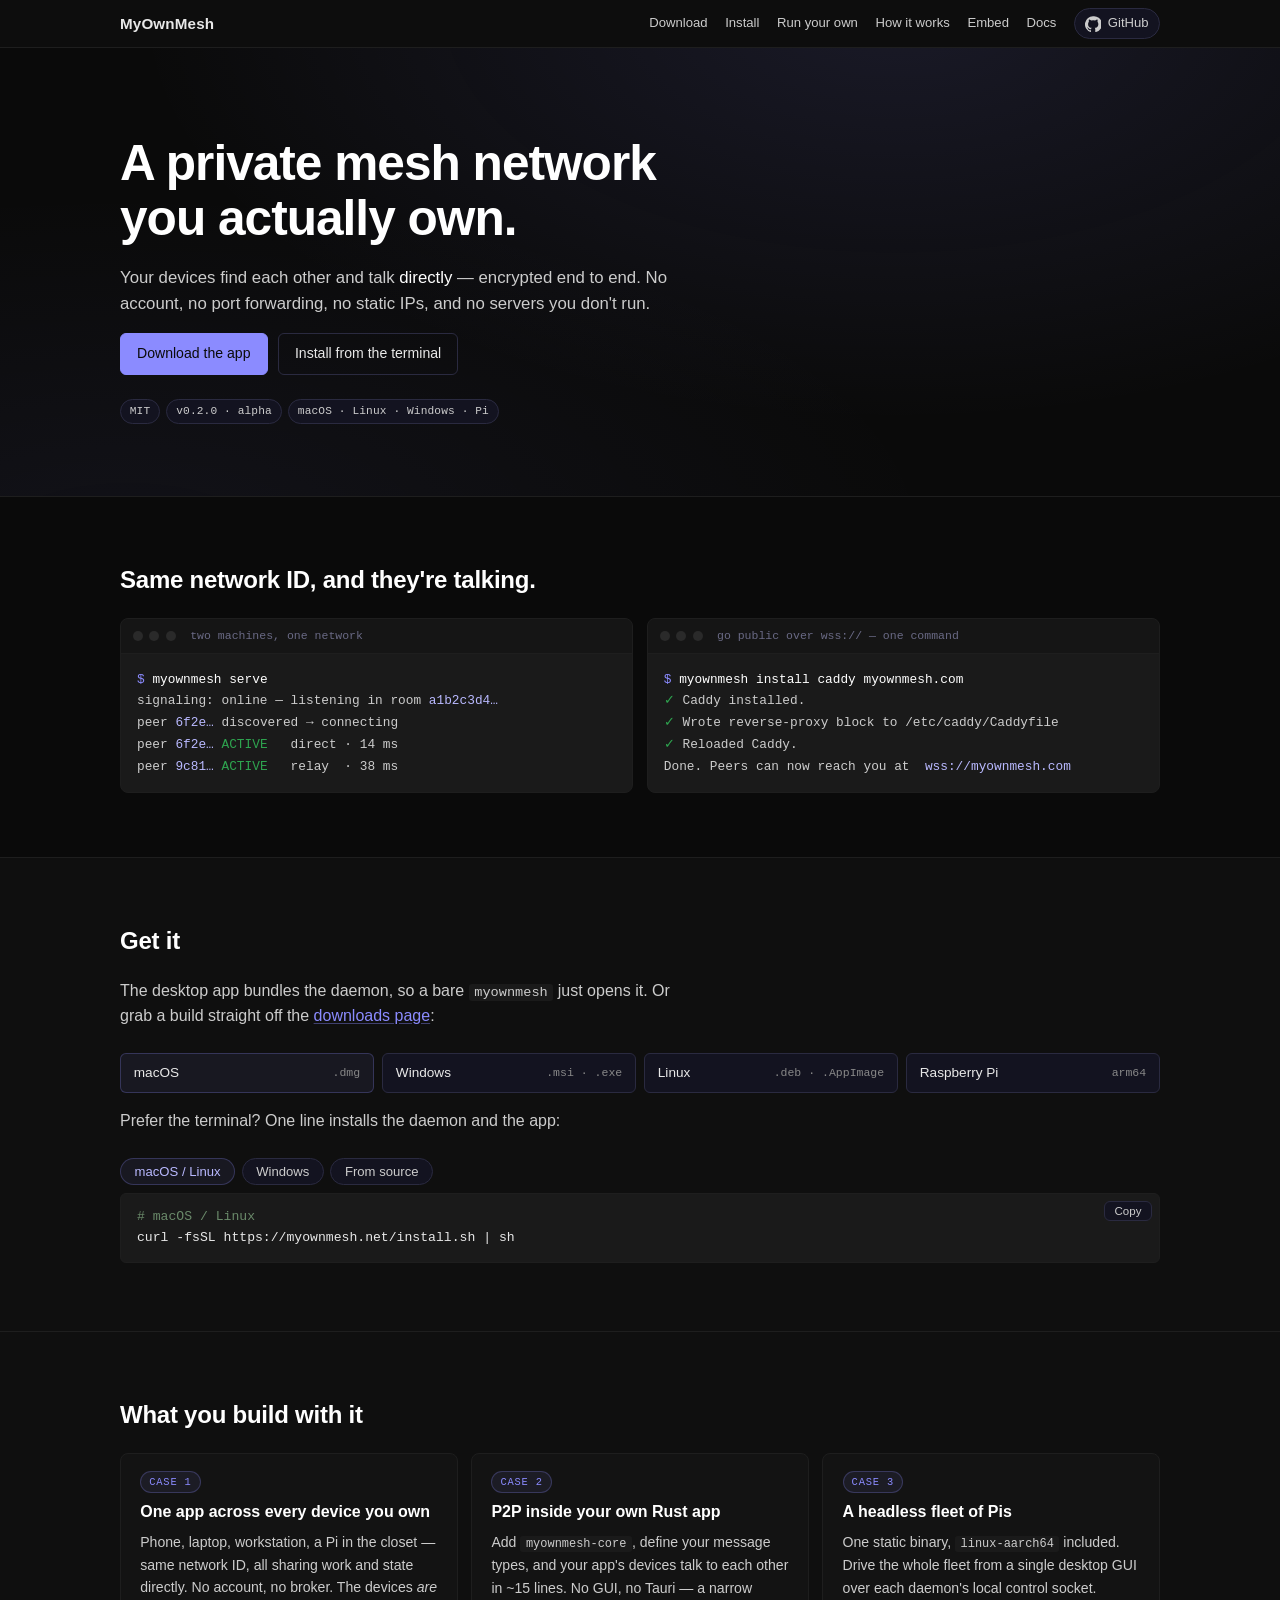
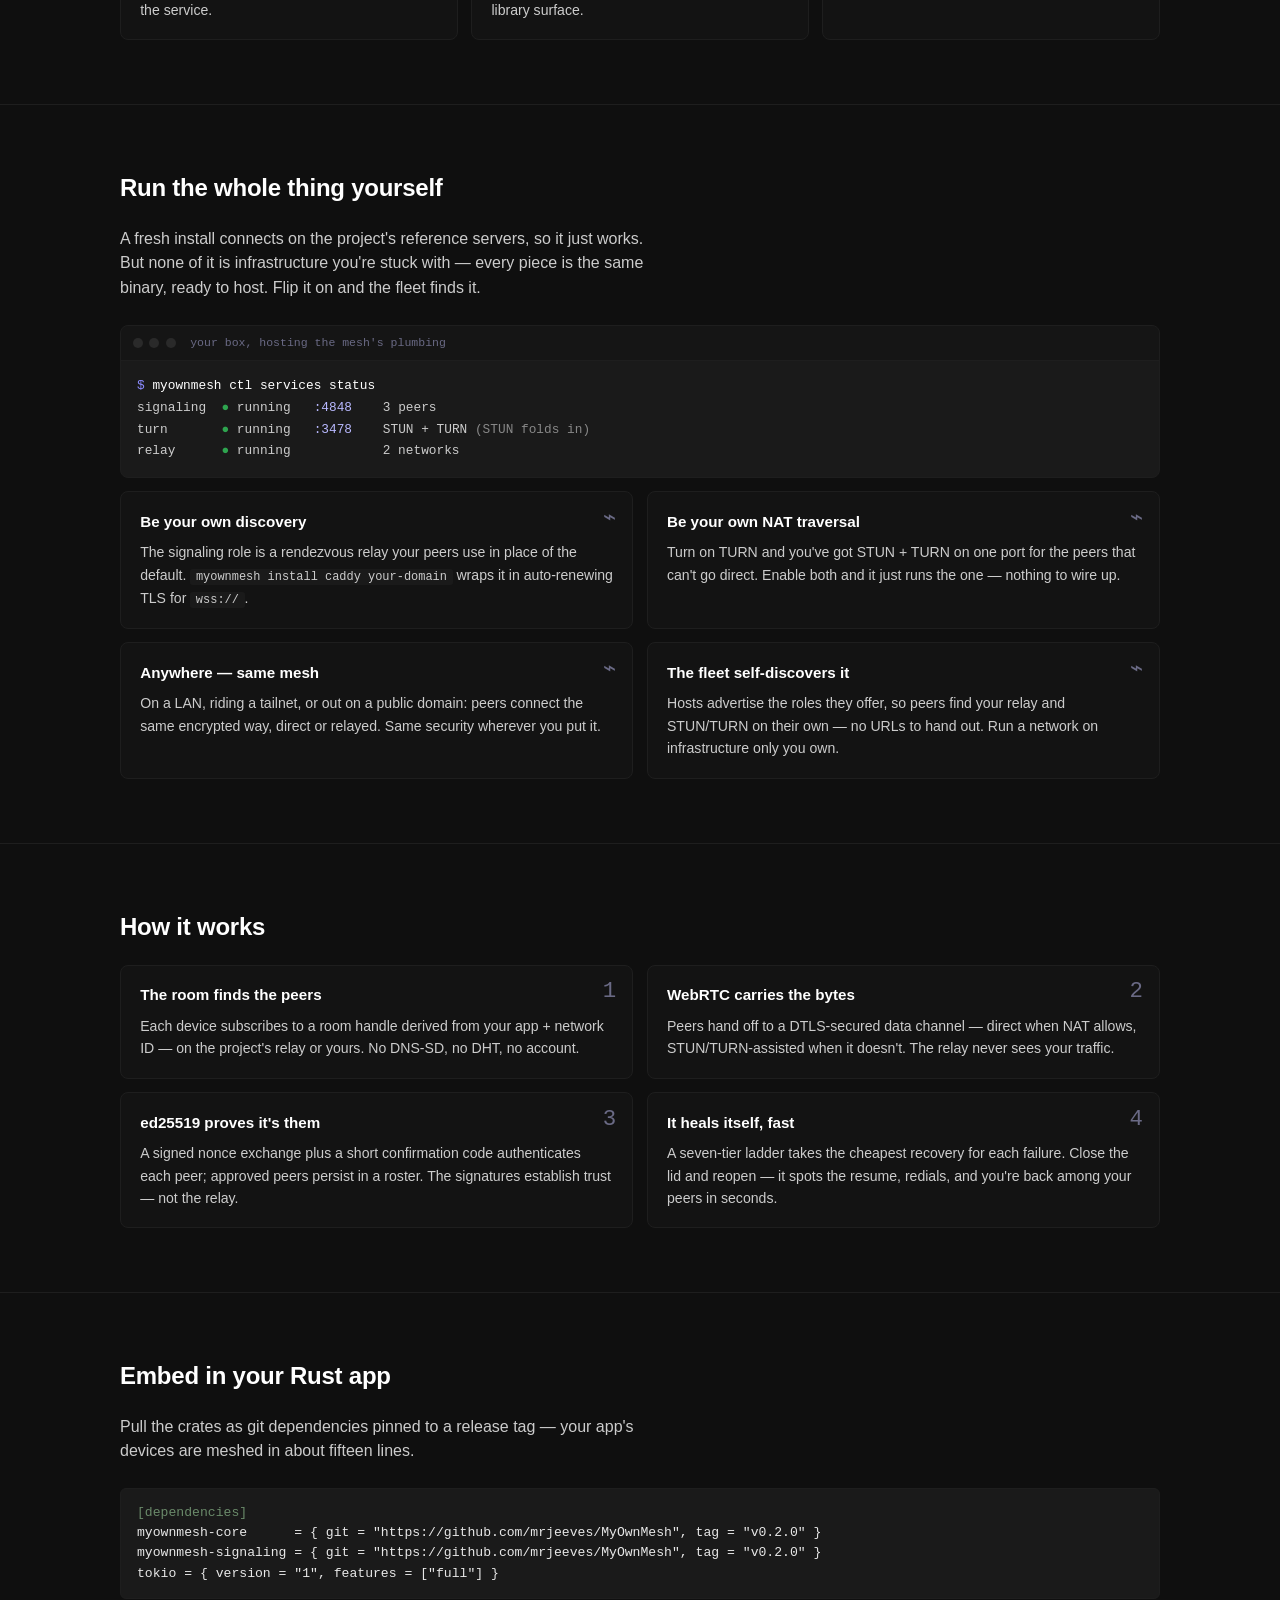
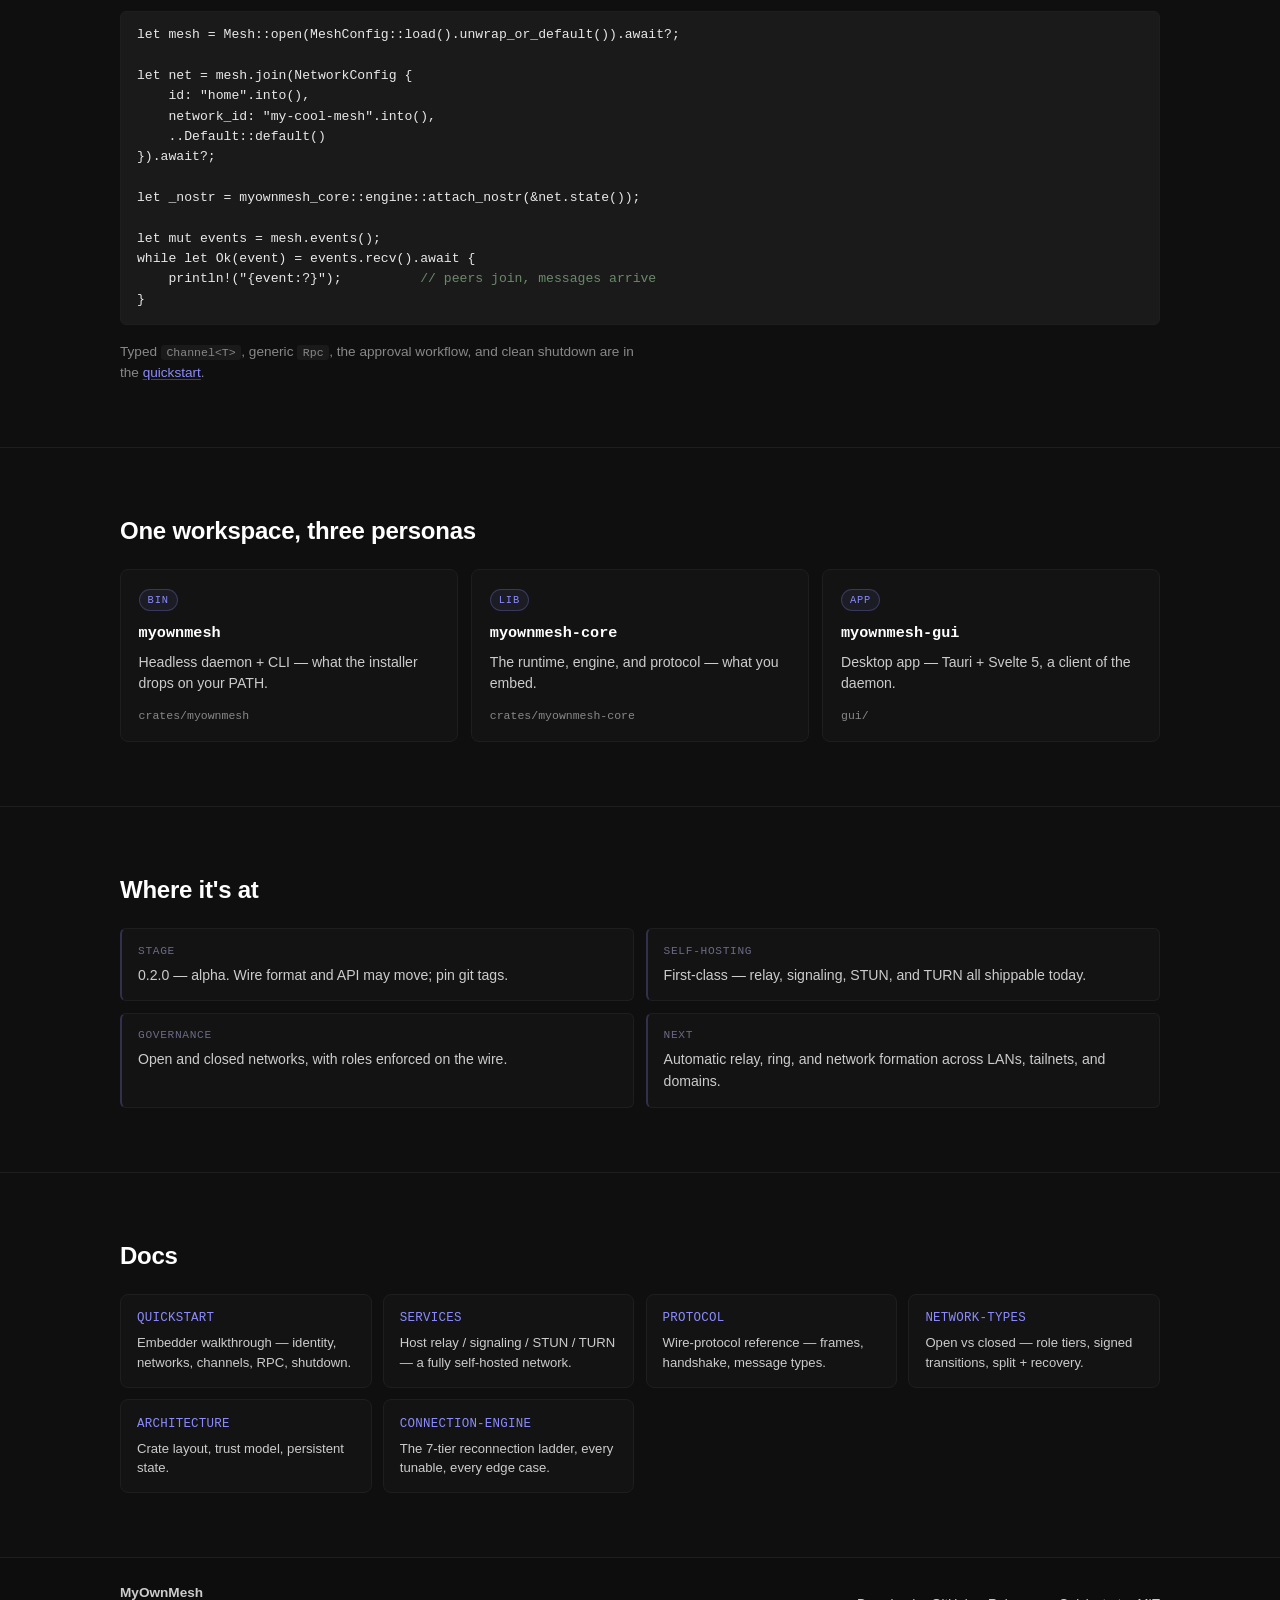
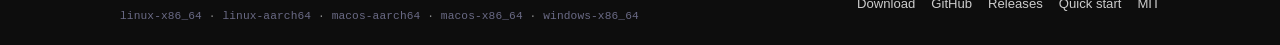
==== commit ab6d9b8e: "home: bump version fallbacks to v0.2.0 main.js stamps the live latest-release version into the badge" ====
--- a/index.html
+++ b/index.html
@@ -48,7 +48,7 @@
         </div>
         <div class="badge-row">
           <span class="badge">MIT</span>
-          <span class="badge"><span id="version-badge">v0.1.10</span> · alpha</span>
+          <span class="badge"><span id="version-badge">v0.2.0</span> · alpha</span>
           <span class="badge">macOS · Linux · Windows · Pi</span>
         </div>
       </div>
@@ -223,8 +223,8 @@
           Pull the crates as git dependencies pinned to a release tag — your app's devices are meshed in about fifteen lines.
         </p>
 <pre><code><span class="c">[dependencies]</span>
-myownmesh-core      = { git = "https://github.com/mrjeeves/MyOwnMesh", tag = "<span class="js-dep-tag">v0.1.10</span>" }
-myownmesh-signaling = { git = "https://github.com/mrjeeves/MyOwnMesh", tag = "<span class="js-dep-tag">v0.1.10</span>" }
+myownmesh-core      = { git = "https://github.com/mrjeeves/MyOwnMesh", tag = "<span class="js-dep-tag">v0.2.0</span>" }
+myownmesh-signaling = { git = "https://github.com/mrjeeves/MyOwnMesh", tag = "<span class="js-dep-tag">v0.2.0</span>" }
 tokio = { version = "1", features = ["full"] }</code></pre>
 <pre><code>let mesh = Mesh::open(MeshConfig::load().unwrap_or_default()).await?;
 
@@ -280,7 +280,7 @@
         <div class="status-grid">
           <div class="status-item">
             <div class="status-label">Stage</div>
-            <div class="status-value"><span id="version-status">0.1.10</span> — alpha. Wire format and API may move; pin git tags.</div>
+            <div class="status-value"><span id="version-status">0.2.0</span> — alpha. Wire format and API may move; pin git tags.</div>
           </div>
           <div class="status-item">
             <div class="status-label">Self-hosting</div>
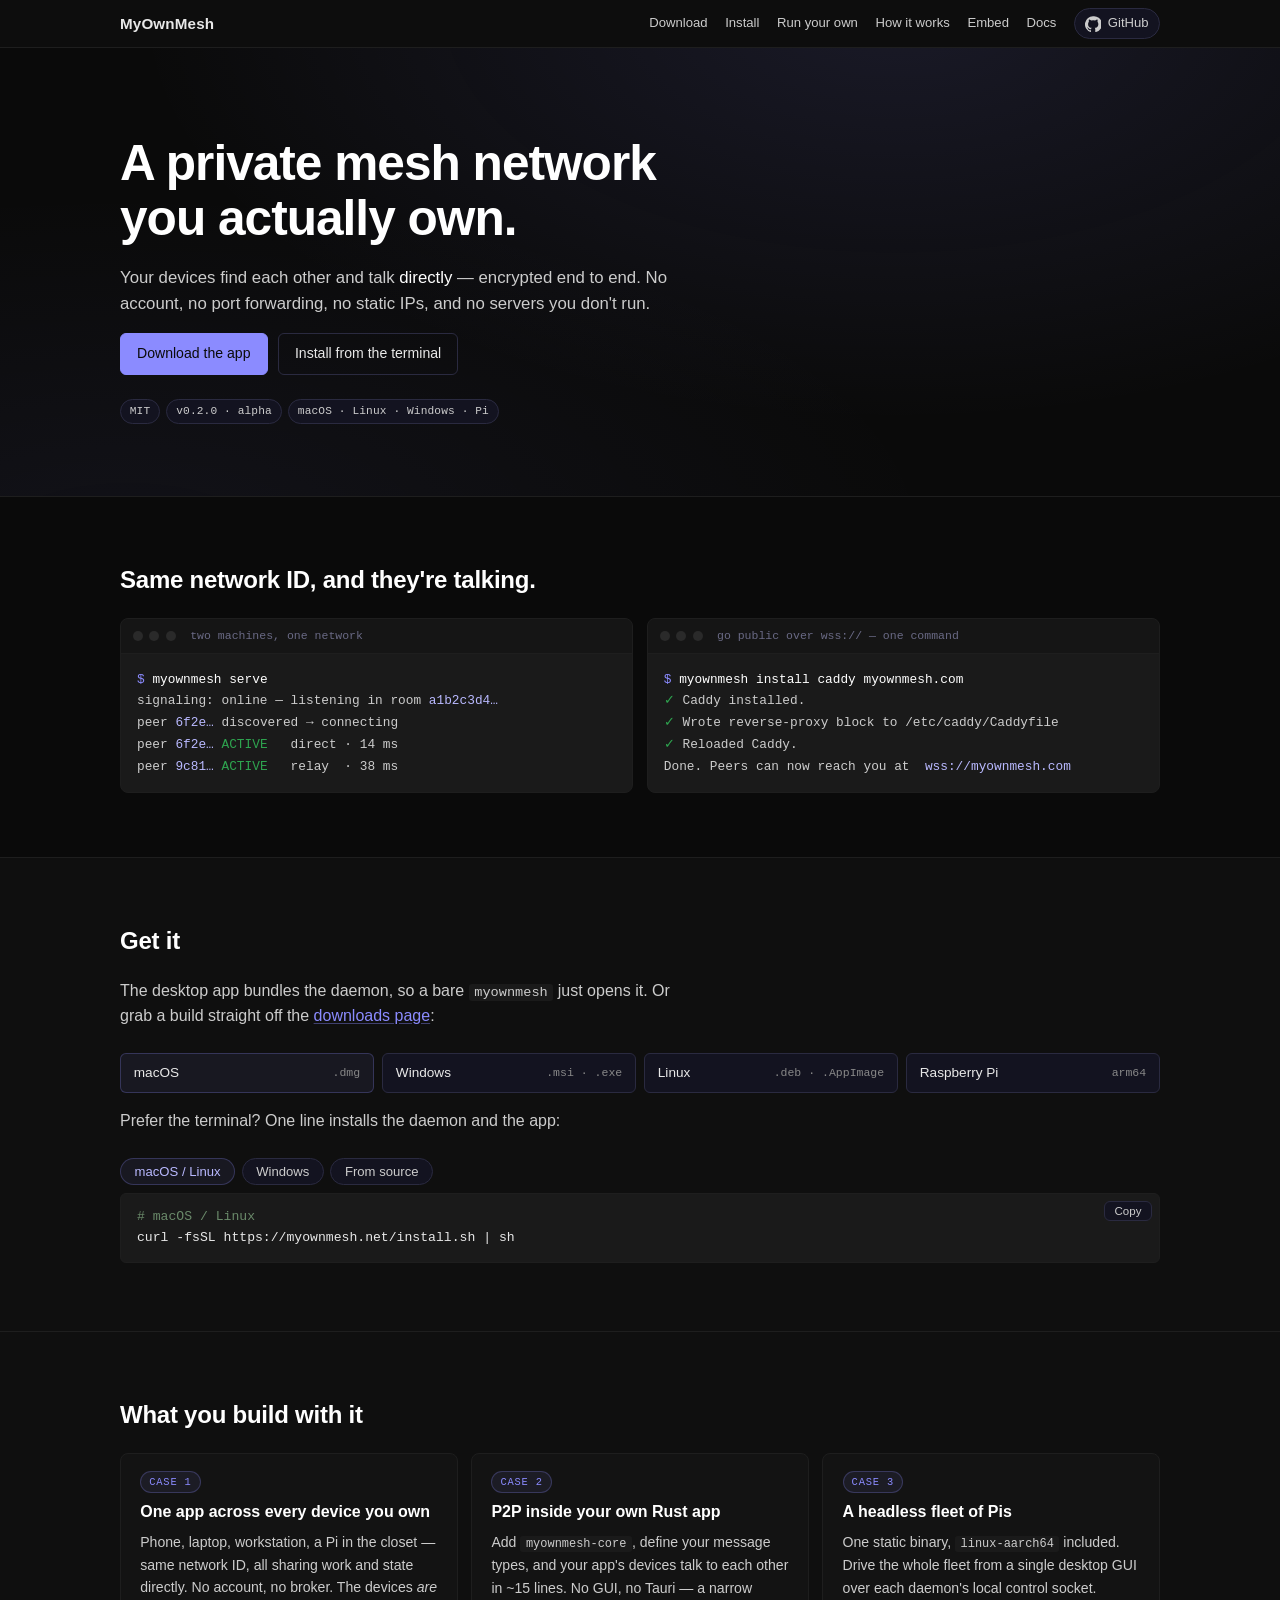
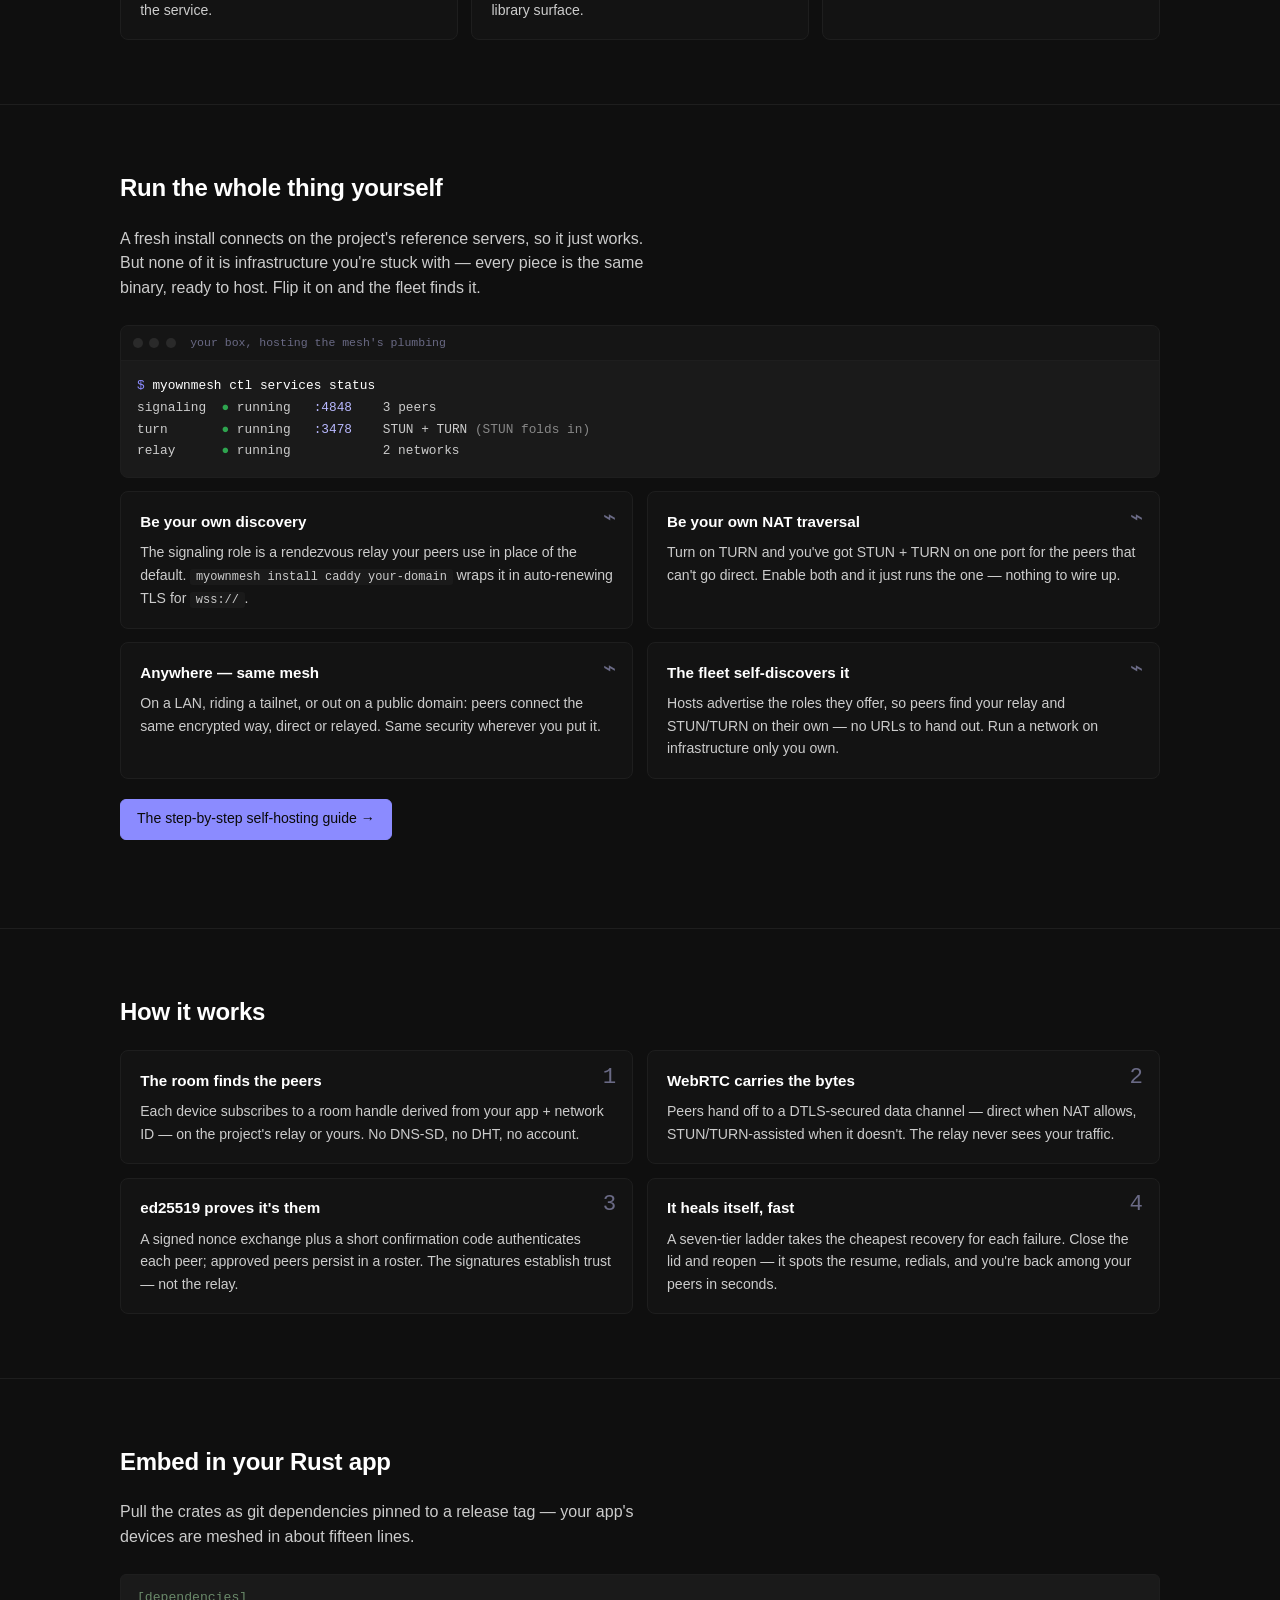
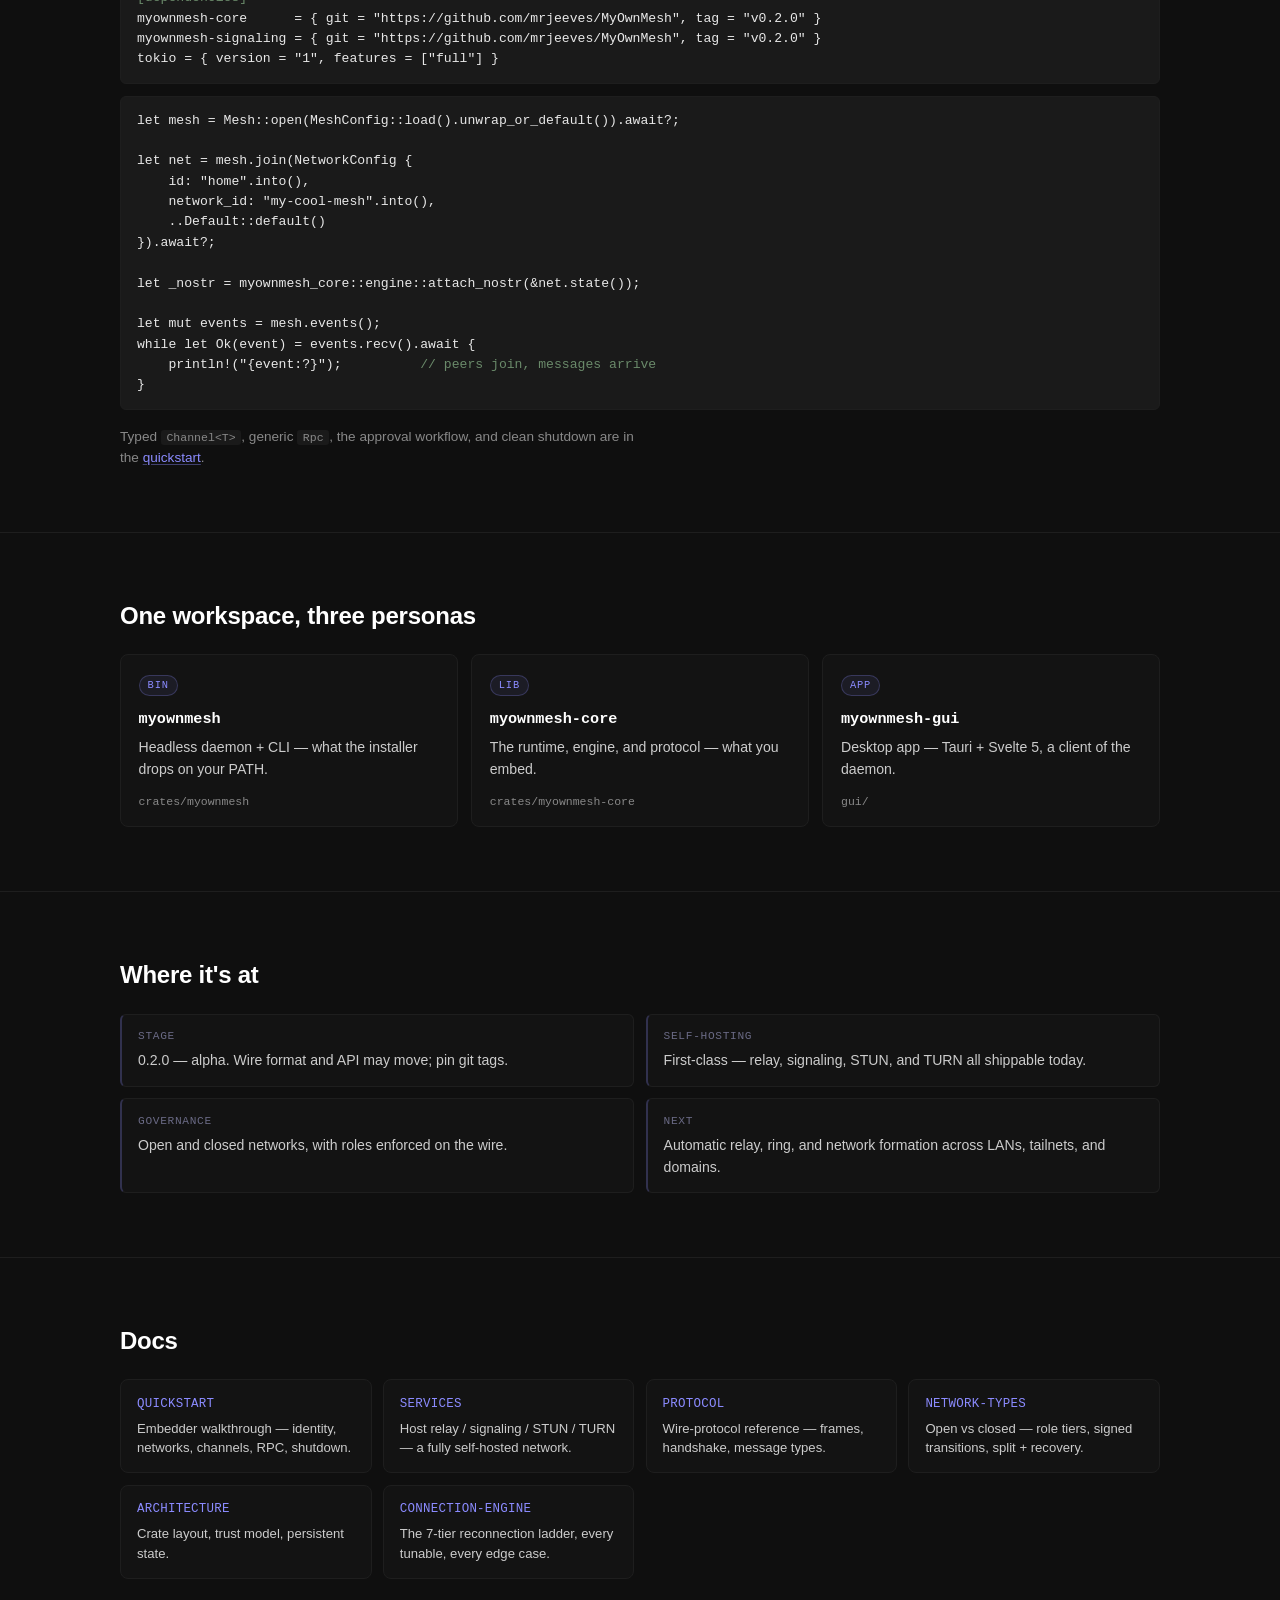
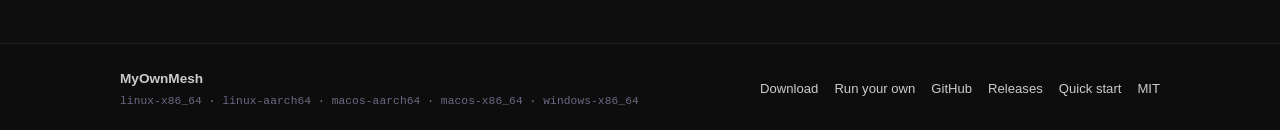
==== commit 140a12d0: "Add a step-by-step "Run your own" self-hosting guide New /self-host.html walks through running MyOwn" ====
--- a/index.html
+++ b/index.html
@@ -19,7 +19,7 @@
       <nav class="topnav">
         <a href="/download.html">Download</a>
         <a href="#get">Install</a>
-        <a href="#selfhost">Run your own</a>
+        <a href="/self-host.html">Run your own</a>
         <a href="#how">How it works</a>
         <a href="#embed">Embed</a>
         <a href="#docs">Docs</a>
@@ -185,6 +185,9 @@
             <p>Hosts advertise the roles they offer, so peers find your relay and STUN/TURN on their own — no URLs to hand out. Run a network on infrastructure only you own.</p>
           </article>
         </div>
+        <div class="cta-row" style="margin-top:1.25rem">
+          <a class="btn primary" href="/self-host.html">The step-by-step self-hosting guide →</a>
+        </div>
       </div>
     </section>
 
@@ -343,6 +346,7 @@
       </div>
       <div class="foot-links">
         <a href="/download.html">Download</a>
+        <a href="/self-host.html">Run your own</a>
         <a href="https://github.com/mrjeeves/MyOwnMesh">GitHub</a>
         <a href="https://github.com/mrjeeves/MyOwnMesh/releases">Releases</a>
         <a href="https://github.com/mrjeeves/MyOwnMesh/blob/main/docs/QUICKSTART.md">Quick start</a>
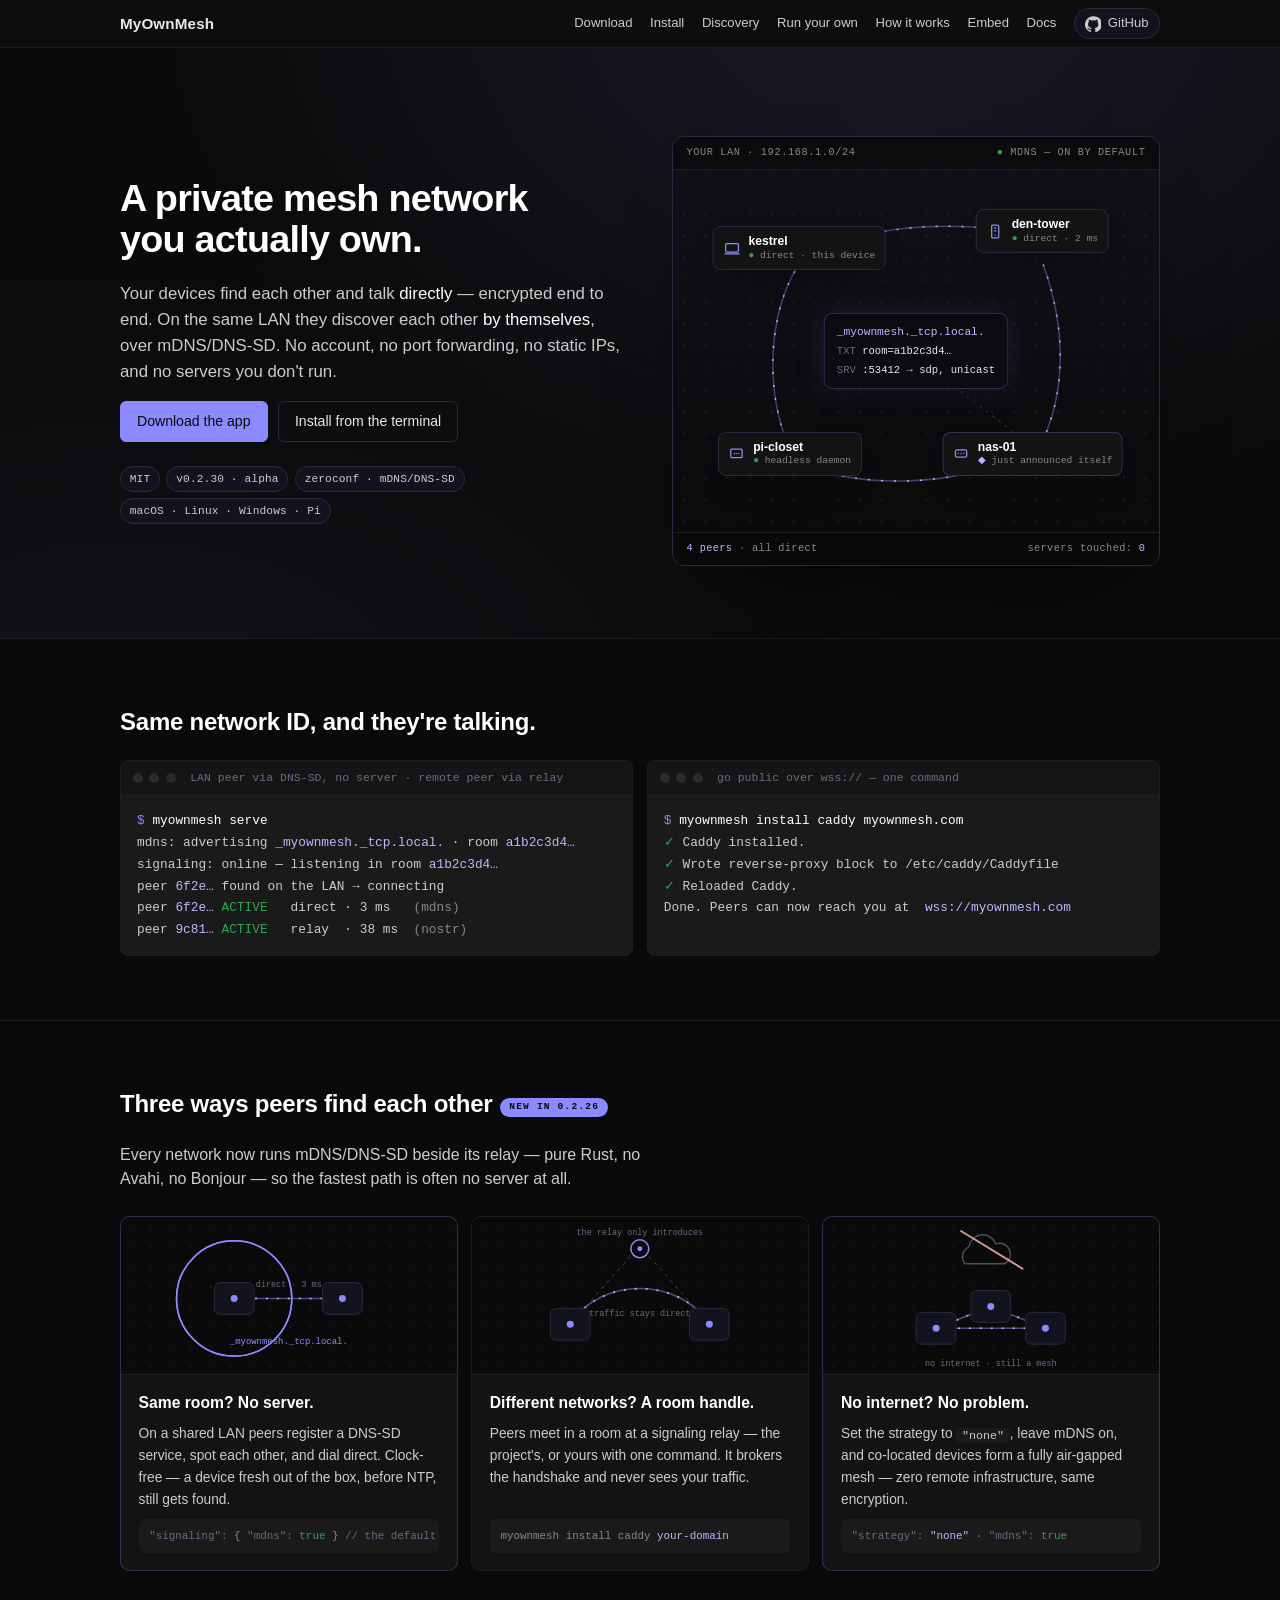
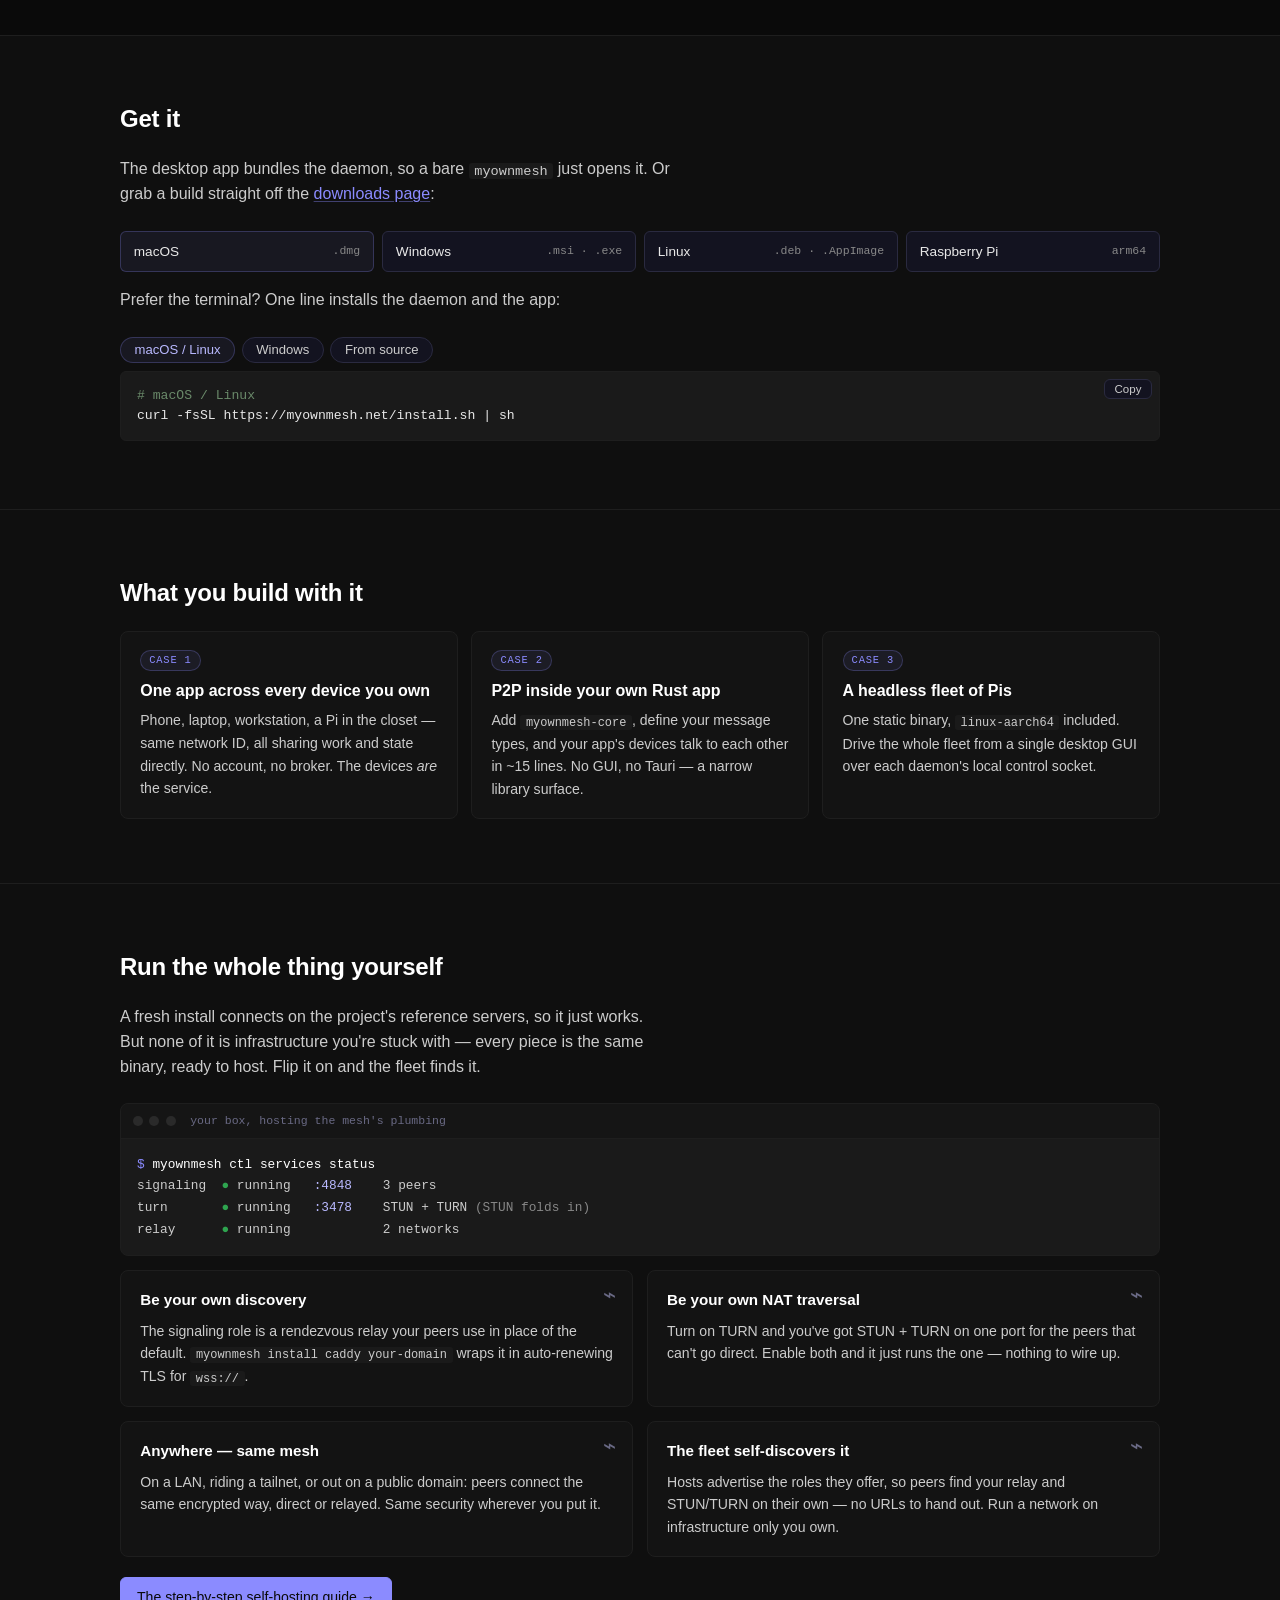
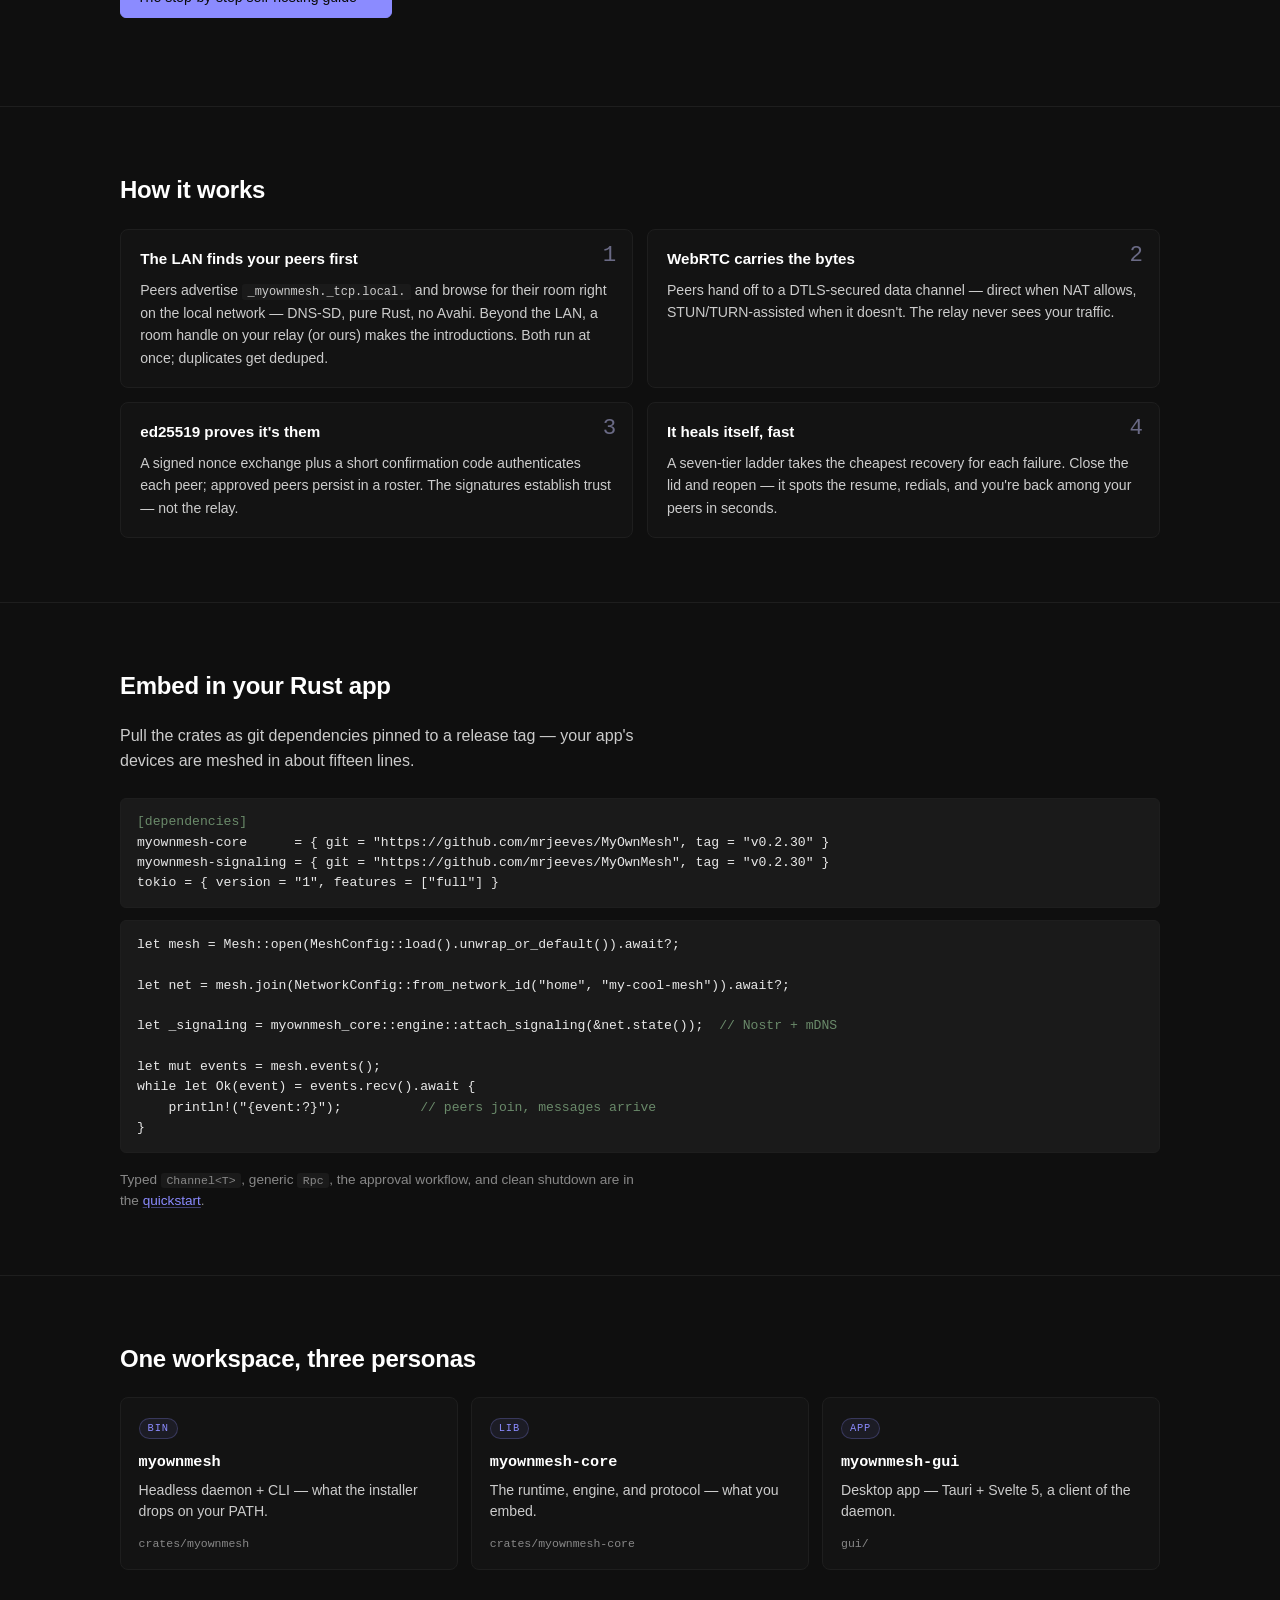
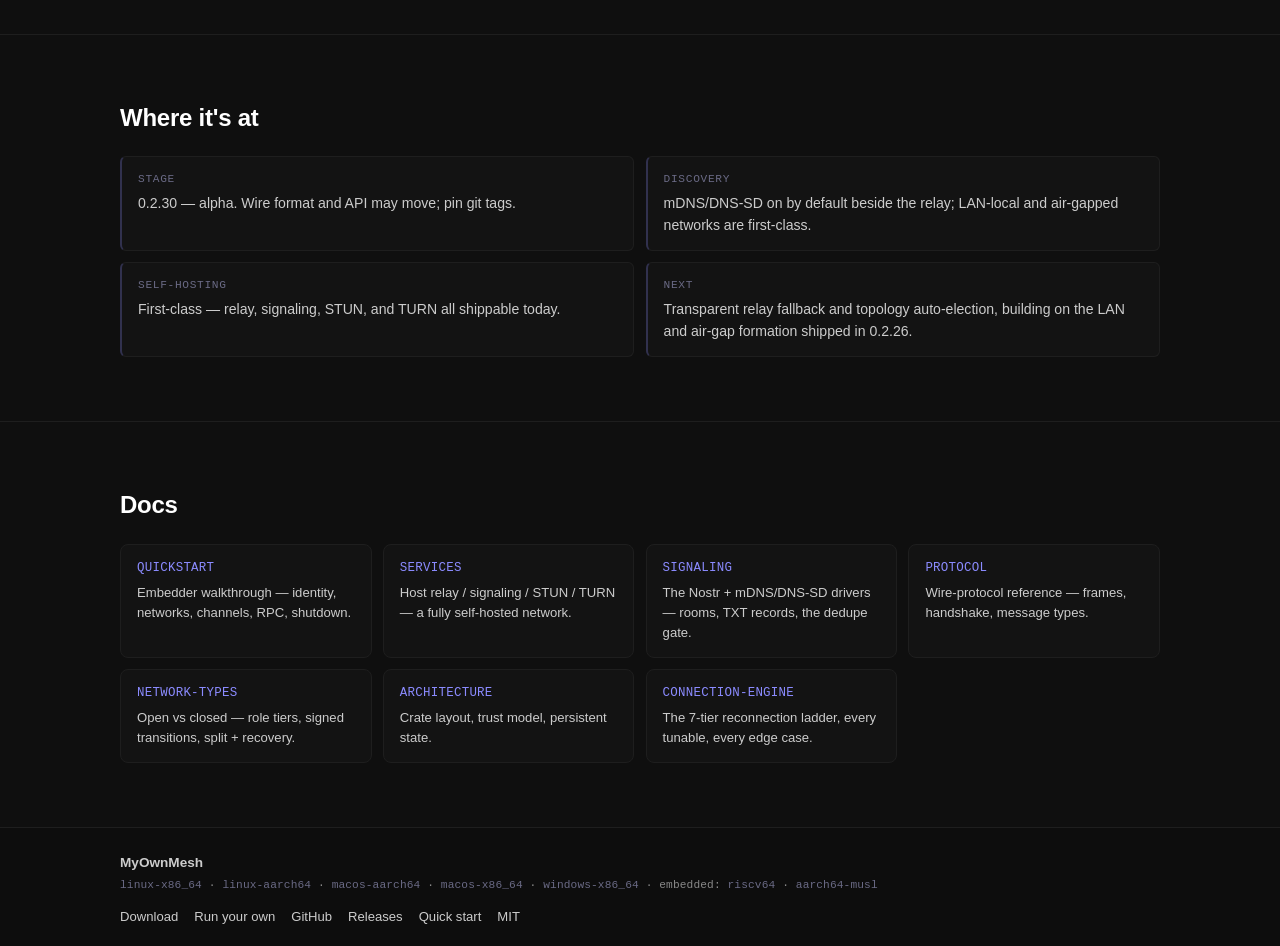
==== commit 05cc7ca7: "Refresh: zeroconf discovery front and center, with a live hero LAN panel The site said "No DNS-SD" w" ====
--- a/index.html
+++ b/index.html
@@ -4,10 +4,10 @@
   <meta charset="utf-8" />
   <meta name="viewport" content="width=device-width, initial-scale=1" />
   <title>MyOwnMesh — a private mesh network you actually own</title>
-  <meta name="description" content="Your devices find each other and talk directly over encrypted WebRTC — no account, no port forwarding, no servers you don't run. Discovery, NAT traversal, and relay are all the same program: run it on a laptop, a tailnet, or your own domain." />
-  <link rel="stylesheet" href="styles.css?v=4" />
+  <meta name="description" content="Your devices find each other and talk directly over encrypted WebRTC — zeroconf on the LAN over mDNS/DNS-SD, a relay you can run yourself beyond it, or fully air-gapped. No account, no port forwarding, no servers you don't run." />
+  <link rel="stylesheet" href="styles.css?v=5" />
   <meta property="og:title" content="MyOwnMesh — a private mesh network you actually own" />
-  <meta property="og:description" content="Devices find each other and talk over encrypted WebRTC. Run the whole stack — discovery, NAT traversal, relay — yourself, anywhere. No infrastructure you don't control." />
+  <meta property="og:description" content="Devices find each other on the LAN by themselves (mDNS/DNS-SD, on by default) and talk over encrypted WebRTC. Run the whole stack — discovery, NAT traversal, relay — yourself, anywhere. Even air-gapped." />
   <meta property="og:type" content="website" />
   <meta property="og:url" content="https://myownmesh.net/" />
   <meta name="theme-color" content="#0f0f0f" />
@@ -19,6 +19,7 @@
       <nav class="topnav">
         <a href="/download.html">Download</a>
         <a href="#get">Install</a>
+        <a href="#discovery">Discovery</a>
         <a href="/self-host.html">Run your own</a>
         <a href="#how">How it works</a>
         <a href="#embed">Embed</a>
@@ -36,20 +37,80 @@
   <main>
     <section class="hero">
       <div class="hero-inner">
-        <h1>A private mesh network<br />you actually own.</h1>
-        <p class="lede">
-          Your devices find each other and talk <em>directly</em> —
-          encrypted end to end. No account, no port forwarding, no static
-          IPs, and no servers you don't run.
-        </p>
-        <div class="cta-row">
-          <a class="btn primary" href="/download.html">Download the app</a>
-          <a class="btn ghost" href="#get">Install from the terminal</a>
-        </div>
-        <div class="badge-row">
-          <span class="badge">MIT</span>
-          <span class="badge"><span id="version-badge">v0.2.0</span> · alpha</span>
-          <span class="badge">macOS · Linux · Windows · Pi</span>
+        <div>
+          <h1>A private mesh network you&nbsp;actually&nbsp;own.</h1>
+          <p class="lede">
+            Your devices find each other and talk <em>directly</em> —
+            encrypted end to end. On the same LAN they discover each other
+            <em>by themselves</em>, over mDNS/DNS-SD. No account, no port
+            forwarding, no static IPs, and no servers you don't run.
+          </p>
+          <div class="cta-row">
+            <a class="btn primary" href="/download.html">Download the app</a>
+            <a class="btn ghost" href="#get">Install from the terminal</a>
+          </div>
+          <div class="badge-row">
+            <span class="badge">MIT</span>
+            <span class="badge"><span id="version-badge">v0.2.30</span> · alpha</span>
+            <span class="badge">zeroconf · mDNS/DNS-SD</span>
+            <span class="badge">macOS · Linux · Windows · Pi</span>
+          </div>
+        </div>
+
+        <!-- The LAN, finding itself. Pure CSS/SVG — no library, no video. -->
+        <div class="mesh-viz" role="img" aria-label="Diagram: four devices on one LAN discover each other over mDNS/DNS-SD and connect directly, without any server.">
+          <div class="viz-dots"></div>
+          <div class="viz-head">
+            <span>your LAN · 192.168.1.0/24</span>
+            <span><span class="on">●</span> mdns — on by default</span>
+          </div>
+          <!-- ring wiring between the four peers -->
+          <svg class="viz-wires" viewBox="0 0 520 430" preserveAspectRatio="none" aria-hidden="true">
+            <!-- kestrel → den-tower -->
+            <path class="viz-wire" d="M 146 118 C 220 84, 320 84, 390 100" />
+            <path class="viz-flow" d="M 146 118 C 220 84, 320 84, 390 100" />
+            <!-- den-tower → nas -->
+            <path class="viz-wire" d="M 396 128 C 420 190, 420 250, 398 300" />
+            <path class="viz-flow" d="M 396 128 C 420 190, 420 250, 398 300" />
+            <!-- nas → pi -->
+            <path class="viz-wire" d="M 360 322 C 300 352, 200 352, 142 330" />
+            <path class="viz-flow" d="M 360 322 C 300 352, 200 352, 142 330" />
+            <!-- pi → kestrel -->
+            <path class="viz-wire" d="M 120 302 C 100 250, 102 180, 132 132" />
+            <path class="viz-flow" d="M 120 302 C 100 250, 102 180, 132 132" />
+            <!-- the new peer's DNS-SD record, tethered -->
+            <path class="viz-tether" d="M 378 306 L 300 250" />
+          </svg>
+          <!-- mDNS beacon, pulsing from the newest peer -->
+          <span class="viz-ping" style="left: 74%; top: 74%;"></span>
+          <span class="viz-ping" style="left: 74%; top: 74%; animation-delay: 1.7s;"></span>
+          <!-- the peers -->
+          <div class="viz-node" style="left: 26%; top: 26%;">
+            <span class="ico" aria-hidden="true"><svg width="17" height="17" viewBox="0 0 24 24" fill="none" stroke="currentColor" stroke-width="1.8" stroke-linecap="round" stroke-linejoin="round"><rect x="3" y="5" width="18" height="12" rx="1.5"/><path d="M2 19.5h20"/></svg></span>
+            <div><div class="nm">kestrel</div><div class="st"><span class="on">●</span> direct · this device</div></div>
+          </div>
+          <div class="viz-node" style="left: 76%; top: 22%;">
+            <span class="ico" aria-hidden="true"><svg width="17" height="17" viewBox="0 0 24 24" fill="none" stroke="currentColor" stroke-width="1.8" stroke-linecap="round" stroke-linejoin="round"><rect x="7" y="3" width="10" height="18" rx="1.5"/><path d="M11 7h2M11 11h2"/><circle cx="12" cy="17" r="1" fill="currentColor" stroke="none"/></svg></span>
+            <div><div class="nm">den-tower</div><div class="st"><span class="on">●</span> direct · 2 ms</div></div>
+          </div>
+          <div class="viz-node" style="left: 24%; top: 74%;">
+            <span class="ico" aria-hidden="true"><svg width="17" height="17" viewBox="0 0 24 24" fill="none" stroke="currentColor" stroke-width="1.8" stroke-linecap="round" stroke-linejoin="round"><rect x="4" y="6" width="16" height="12" rx="1.5"/><circle cx="9" cy="12" r="1" fill="currentColor" stroke="none"/><circle cx="12" cy="12" r="1" fill="currentColor" stroke="none"/><circle cx="15" cy="12" r="1" fill="currentColor" stroke="none"/></svg></span>
+            <div><div class="nm">pi-closet</div><div class="st"><span class="on">●</span> headless daemon</div></div>
+          </div>
+          <div class="viz-node is-new" style="left: 74%; top: 74%;">
+            <span class="ico" aria-hidden="true"><svg width="17" height="17" viewBox="0 0 24 24" fill="none" stroke="currentColor" stroke-width="1.8" stroke-linecap="round" stroke-linejoin="round"><rect x="4" y="7" width="16" height="10" rx="2"/><path d="M8 12h.01M12 12h.01M16 12h.01"/></svg></span>
+            <div><div class="nm">nas-01</div><div class="st"><span class="nw">◆</span> just announced itself</div></div>
+          </div>
+          <!-- the DNS-SD record it announced -->
+          <div class="viz-record" style="left: 50%; top: 50%;">
+            <span class="rr-name">_myownmesh._tcp.local.</span><br />
+            <span class="rr-k">TXT</span> <span class="rr-v">room=a1b2c3d4…</span><br />
+            <span class="rr-k">SRV</span> <span class="rr-v">:53412 → sdp, unicast</span>
+          </div>
+          <div class="viz-foot">
+            <span><span class="hi">4 peers</span> · all direct</span>
+            <span>servers touched: <span class="hi">0</span></span>
+          </div>
         </div>
       </div>
     </section>
@@ -61,13 +122,14 @@
           <div class="term">
             <div class="term-bar">
               <span class="term-dot"></span><span class="term-dot"></span><span class="term-dot"></span>
-              <span class="term-cap">two machines, one network</span>
+              <span class="term-cap">LAN peer via DNS-SD, no server · remote peer via relay</span>
             </div>
 <div class="term-body"><span class="p">$</span> <span class="cmd">myownmesh serve</span>
+mdns: advertising <span class="v">_myownmesh._tcp.local.</span> · room <span class="v">a1b2c3d4…</span>
 signaling: online — listening in room <span class="v">a1b2c3d4…</span>
-peer <span class="v">6f2e…</span> discovered → connecting
-peer <span class="v">6f2e…</span> <span class="on">ACTIVE</span>   direct · 14 ms
-peer <span class="v">9c81…</span> <span class="on">ACTIVE</span>   relay  · 38 ms</div>
+peer <span class="v">6f2e…</span> found on the LAN → connecting
+peer <span class="v">6f2e…</span> <span class="on">ACTIVE</span>   direct · 3 ms   <span class="dim">(mdns)</span>
+peer <span class="v">9c81…</span> <span class="on">ACTIVE</span>   relay  · 38 ms  <span class="dim">(nostr)</span></div>
           </div>
           <div class="term">
             <div class="term-bar">
@@ -80,6 +142,85 @@
 <span class="ok">✓</span> Reloaded Caddy.
 Done. Peers can now reach you at  <span class="v">wss://myownmesh.com</span></div>
           </div>
+        </div>
+      </div>
+    </section>
+
+    <section id="discovery" class="show">
+      <div class="inner">
+        <h2>Three ways peers find each other<span class="new-chip">new in 0.2.26</span></h2>
+        <p class="section-lede">
+          Every network now runs mDNS/DNS-SD beside its relay — pure Rust,
+          no Avahi, no Bonjour — so the fastest path is often no server at all.
+        </p>
+        <div class="disc-grid">
+          <article class="disc is-new">
+            <div class="disc-stage" aria-hidden="true">
+              <svg viewBox="0 0 260 158">
+                <circle class="d-ping" cx="75" cy="82" r="58" fill="none" stroke="#8b8bff" stroke-width="1.5" />
+                <circle class="d-ping d2" cx="75" cy="82" r="58" fill="none" stroke="#8b8bff" stroke-width="1.5" />
+                <path d="M 96 82 L 164 82" stroke="#8b8bff" stroke-width="1.6" opacity="0.5" />
+                <path class="d-flow" d="M 96 82 L 164 82" stroke="#b9b9ff" stroke-width="1.6" />
+                <rect x="55" y="66" width="40" height="32" rx="6" fill="#131320" stroke="#2a2a40" />
+                <rect x="164" y="66" width="40" height="32" rx="6" fill="#131320" stroke="#2a2a40" />
+                <circle cx="75" cy="82" r="3.5" fill="#8b8bff" />
+                <circle cx="184" cy="82" r="3.5" fill="#8b8bff" />
+                <text x="130" y="70" text-anchor="middle" fill="#6a6a85" font-family="ui-monospace, monospace" font-size="8.5">direct · 3 ms</text>
+                <text x="130" y="128" text-anchor="middle" fill="#8b8bff" font-family="ui-monospace, monospace" font-size="9">_myownmesh._tcp.local.</text>
+              </svg>
+            </div>
+            <div class="disc-body">
+              <h3>Same room? No server.</h3>
+              <p>On a shared LAN peers register a DNS-SD service, spot each other, and dial direct. Clock-free — a device fresh out of the box, before NTP, still gets found.</p>
+              <div class="disc-conf"><span class="k">"signaling":</span> { <span class="k">"mdns":</span> <span class="on">true</span> }   <span class="k">// the default</span></div>
+            </div>
+          </article>
+          <article class="disc">
+            <div class="disc-stage" aria-hidden="true">
+              <svg viewBox="0 0 260 158">
+                <path d="M 60 108 C 90 60, 170 60, 200 108" stroke="#8b8bff" stroke-width="1.6" fill="none" opacity="0.5" />
+                <path class="d-flow" d="M 60 108 C 90 60, 170 60, 200 108" stroke="#b9b9ff" stroke-width="1.6" fill="none" />
+                <path d="M 60 108 L 122 38 M 200 108 L 138 38" stroke="#6a6a85" stroke-width="1" stroke-dasharray="3 5" opacity="0.7" />
+                <circle cx="130" cy="32" r="9" fill="none" stroke="#8b8bff" stroke-width="1.5" />
+                <circle cx="130" cy="32" r="2.5" fill="#8b8bff" />
+                <rect x="40" y="92" width="40" height="32" rx="6" fill="#131320" stroke="#2a2a40" />
+                <rect x="180" y="92" width="40" height="32" rx="6" fill="#131320" stroke="#2a2a40" />
+                <circle cx="60" cy="108" r="3.5" fill="#8b8bff" />
+                <circle cx="200" cy="108" r="3.5" fill="#8b8bff" />
+                <text x="130" y="18" text-anchor="middle" fill="#6a6a85" font-family="ui-monospace, monospace" font-size="8.5">the relay only introduces</text>
+                <text x="130" y="100" text-anchor="middle" fill="#6a6a85" font-family="ui-monospace, monospace" font-size="8.5">traffic stays direct</text>
+              </svg>
+            </div>
+            <div class="disc-body">
+              <h3>Different networks? A room handle.</h3>
+              <p>Peers meet in a room at a signaling relay — the project's, or yours with one command. It brokers the handshake and never sees your traffic.</p>
+              <div class="disc-conf">myownmesh install caddy <span class="v">your-domain</span></div>
+            </div>
+          </article>
+          <article class="disc is-new">
+            <div class="disc-stage" aria-hidden="true">
+              <svg viewBox="0 0 260 158">
+                <path d="M 108 30 a 14 14 0 0 1 27 -3 a 11 11 0 0 1 9 20 h -40 a 11 11 0 0 1 4 -17" fill="none" stroke="#6a6a85" stroke-width="1.5" opacity="0.7" />
+                <path d="M 100 14 L 162 52" stroke="#ffb4b4" stroke-width="1.8" stroke-linecap="round" opacity="0.85" />
+                <path d="M 75 112 L 130 90 L 185 112" stroke="#8b8bff" stroke-width="1.6" fill="none" opacity="0.5" />
+                <path class="d-flow" d="M 75 112 L 130 90 L 185 112" stroke="#b9b9ff" stroke-width="1.6" fill="none" />
+                <path d="M 75 112 L 185 112" stroke="#8b8bff" stroke-width="1.6" opacity="0.5" />
+                <path class="d-flow" d="M 75 112 L 185 112" stroke="#b9b9ff" stroke-width="1.6" />
+                <rect x="55" y="96" width="40" height="32" rx="6" fill="#131320" stroke="#2a2a40" />
+                <rect x="165" y="96" width="40" height="32" rx="6" fill="#131320" stroke="#2a2a40" />
+                <rect x="110" y="74" width="40" height="32" rx="6" fill="#131320" stroke="#2a2a40" />
+                <circle cx="75" cy="112" r="3.5" fill="#8b8bff" />
+                <circle cx="185" cy="112" r="3.5" fill="#8b8bff" />
+                <circle cx="130" cy="90" r="3.5" fill="#8b8bff" />
+                <text x="130" y="150" text-anchor="middle" fill="#6a6a85" font-family="ui-monospace, monospace" font-size="8.5">no internet · still a mesh</text>
+              </svg>
+            </div>
+            <div class="disc-body">
+              <h3>No internet? No problem.</h3>
+              <p>Set the strategy to <code>"none"</code>, leave mDNS on, and co-located devices form a fully air-gapped mesh — zero remote infrastructure, same encryption.</p>
+              <div class="disc-conf"><span class="k">"strategy":</span> <span class="v">"none"</span> · <span class="k">"mdns":</span> <span class="on">true</span></div>
+            </div>
+          </article>
         </div>
       </div>
     </section>
@@ -197,8 +338,8 @@
         <div class="how-grid">
           <article class="how-card">
             <div class="how-step">1</div>
-            <h3>The room finds the peers</h3>
-            <p>Each device subscribes to a room handle derived from your app + network ID — on the project's relay or yours. No DNS-SD, no DHT, no account.</p>
+            <h3>The LAN finds your peers first</h3>
+            <p>Peers advertise <code>_myownmesh._tcp.local.</code> and browse for their room right on the local network — DNS-SD, pure Rust, no Avahi. Beyond the LAN, a room handle on your relay (or ours) makes the introductions. Both run at once; duplicates get deduped.</p>
           </article>
           <article class="how-card">
             <div class="how-step">2</div>
@@ -226,18 +367,14 @@
           Pull the crates as git dependencies pinned to a release tag — your app's devices are meshed in about fifteen lines.
         </p>
 <pre><code><span class="c">[dependencies]</span>
-myownmesh-core      = { git = "https://github.com/mrjeeves/MyOwnMesh", tag = "<span class="js-dep-tag">v0.2.0</span>" }
-myownmesh-signaling = { git = "https://github.com/mrjeeves/MyOwnMesh", tag = "<span class="js-dep-tag">v0.2.0</span>" }
+myownmesh-core      = { git = "https://github.com/mrjeeves/MyOwnMesh", tag = "<span class="js-dep-tag">v0.2.30</span>" }
+myownmesh-signaling = { git = "https://github.com/mrjeeves/MyOwnMesh", tag = "<span class="js-dep-tag">v0.2.30</span>" }
 tokio = { version = "1", features = ["full"] }</code></pre>
 <pre><code>let mesh = Mesh::open(MeshConfig::load().unwrap_or_default()).await?;
 
-let net = mesh.join(NetworkConfig {
-    id: "home".into(),
-    network_id: "my-cool-mesh".into(),
-    ..Default::default()
-}).await?;
-
-let _nostr = myownmesh_core::engine::attach_nostr(&amp;net.state());
+let net = mesh.join(NetworkConfig::from_network_id("home", "my-cool-mesh")).await?;
+
+let _signaling = myownmesh_core::engine::attach_signaling(&amp;net.state());  <span class="c">// Nostr + mDNS</span>
 
 let mut events = mesh.events();
 while let Ok(event) = events.recv().await {
@@ -283,19 +420,19 @@
         <div class="status-grid">
           <div class="status-item">
             <div class="status-label">Stage</div>
-            <div class="status-value"><span id="version-status">0.2.0</span> — alpha. Wire format and API may move; pin git tags.</div>
+            <div class="status-value"><span id="version-status">0.2.30</span> — alpha. Wire format and API may move; pin git tags.</div>
+          </div>
+          <div class="status-item">
+            <div class="status-label">Discovery</div>
+            <div class="status-value">mDNS/DNS-SD on by default beside the relay; LAN-local and air-gapped networks are first-class.</div>
           </div>
           <div class="status-item">
             <div class="status-label">Self-hosting</div>
             <div class="status-value">First-class — relay, signaling, STUN, and TURN all shippable today.</div>
           </div>
           <div class="status-item">
-            <div class="status-label">Governance</div>
-            <div class="status-value">Open and closed networks, with roles enforced on the wire.</div>
-          </div>
-          <div class="status-item">
             <div class="status-label">Next</div>
-            <div class="status-value">Automatic relay, ring, and network formation across LANs, tailnets, and domains.</div>
+            <div class="status-value">Transparent relay fallback and topology auto-election, building on the LAN and air-gap formation shipped in 0.2.26.</div>
           </div>
         </div>
       </div>
@@ -312,6 +449,10 @@
           <a class="doc" href="https://github.com/mrjeeves/MyOwnMesh/blob/main/docs/SERVICES.md">
             <div class="doc-name">SERVICES</div>
             <div class="doc-desc">Host relay / signaling / STUN / TURN — a fully self-hosted network.</div>
+          </a>
+          <a class="doc" href="https://github.com/mrjeeves/MyOwnMesh/blob/main/crates/myownmesh-signaling/README.md">
+            <div class="doc-name">SIGNALING</div>
+            <div class="doc-desc">The Nostr + mDNS/DNS-SD drivers — rooms, TXT records, the dedupe gate.</div>
           </a>
           <a class="doc" href="https://github.com/mrjeeves/MyOwnMesh/blob/main/docs/PROTOCOL.md">
             <div class="doc-name">PROTOCOL</div>
@@ -341,7 +482,8 @@
         <span class="foot-platforms">
           <code>linux-x86_64</code> · <code>linux-aarch64</code> ·
           <code>macos-aarch64</code> · <code>macos-x86_64</code> ·
-          <code>windows-x86_64</code>
+          <code>windows-x86_64</code> · embedded:
+          <code>riscv64</code> · <code>aarch64-musl</code>
         </span>
       </div>
       <div class="foot-links">
--- a/styles.css
+++ b/styles.css
@@ -864,3 +864,312 @@
 section:last-of-type {
   border-bottom: none;
 }
+
+/* ════════════════════════════════════════════════════════════════
+   v5 — visual refresh: show the mesh, don't describe it.
+   Hero LAN panel · discovery triptych.
+   ════════════════════════════════════════════════════════════════ */
+
+/* Hero goes two-up when there's room for the LAN panel */
+.hero-inner {
+  display: grid;
+  grid-template-columns: minmax(0, 1fr);
+  gap: 2.75rem;
+  align-items: center;
+}
+@media (min-width: 1000px) {
+  .hero-inner {
+    grid-template-columns: minmax(0, 1.02fr) minmax(0, 0.98fr);
+  }
+  /* Narrower column than the old full-width hero — size the title to it
+     and let it balance into two clean lines. */
+  .hero h1 {
+    font-size: clamp(2.05rem, 2.95vw, 2.6rem);
+  }
+}
+.hero h1 {
+  text-wrap: balance;
+}
+
+/* ---- The LAN panel: devices finding each other, live ---- */
+.mesh-viz {
+  position: relative;
+  height: 430px;
+  background: linear-gradient(180deg, #101018, var(--bg-deep));
+  border: 1px solid var(--border-chip);
+  border-radius: 12px;
+  overflow: hidden;
+  box-shadow: 0 40px 80px -48px rgba(0, 0, 0, 0.9);
+}
+.viz-dots {
+  position: absolute;
+  inset: 0;
+  background-image: radial-gradient(rgba(139, 139, 255, 0.11) 1px, transparent 1px);
+  background-size: 22px 22px;
+}
+.viz-head {
+  position: absolute;
+  top: 0;
+  left: 0;
+  right: 0;
+  display: flex;
+  align-items: center;
+  justify-content: space-between;
+  padding: 0.5rem 0.85rem;
+  border-bottom: 1px solid var(--border);
+  background: rgba(10, 10, 10, 0.72);
+  backdrop-filter: blur(4px);
+  font-family: var(--mono);
+  font-size: 0.64rem;
+  letter-spacing: 0.06em;
+  text-transform: uppercase;
+  color: var(--text-dim);
+  z-index: 5;
+}
+.viz-head .on { color: var(--good); }
+.viz-foot {
+  position: absolute;
+  left: 0;
+  right: 0;
+  bottom: 0;
+  display: flex;
+  align-items: center;
+  justify-content: space-between;
+  gap: 0.75rem;
+  padding: 0.5rem 0.85rem;
+  border-top: 1px solid var(--border);
+  background: rgba(10, 10, 10, 0.72);
+  backdrop-filter: blur(4px);
+  font-family: var(--mono);
+  font-size: 0.64rem;
+  letter-spacing: 0.04em;
+  color: var(--text-dim);
+  z-index: 5;
+  white-space: nowrap;
+  overflow: hidden;
+}
+.viz-foot .hi { color: var(--accent-bright); }
+.viz-wires {
+  position: absolute;
+  inset: 0;
+  width: 100%;
+  height: 100%;
+}
+.viz-wire {
+  stroke: var(--accent);
+  stroke-width: 1.5;
+  fill: none;
+  opacity: 0.42;
+  vector-effect: non-scaling-stroke;
+}
+.viz-flow {
+  stroke: var(--accent-bright);
+  stroke-width: 1.5;
+  fill: none;
+  stroke-dasharray: 2 11;
+  opacity: 0.95;
+  vector-effect: non-scaling-stroke;
+  animation: momFlow 1.25s linear infinite;
+}
+.viz-tether {
+  stroke: var(--text-faint);
+  stroke-width: 1;
+  stroke-dasharray: 3 5;
+  fill: none;
+  opacity: 0.55;
+  vector-effect: non-scaling-stroke;
+}
+@keyframes momFlow {
+  to { stroke-dashoffset: -26; }
+}
+.viz-node {
+  position: absolute;
+  transform: translate(-50%, -50%);
+  display: flex;
+  align-items: center;
+  gap: 0.5rem;
+  background: var(--bg-card);
+  border: 1px solid var(--border-chip);
+  border-radius: 8px;
+  padding: 0.45rem 0.6rem;
+  box-shadow: 0 14px 34px -18px rgba(0, 0, 0, 0.95);
+  z-index: 3;
+}
+.viz-node.is-new { border-color: var(--accent-soft-border); }
+.viz-node .ico {
+  display: grid;
+  place-items: center;
+  color: var(--accent);
+  flex-shrink: 0;
+}
+.viz-node .nm {
+  font-size: 0.76rem;
+  font-weight: 600;
+  color: var(--text-strong);
+  line-height: 1.25;
+  white-space: nowrap;
+}
+.viz-node .st {
+  font-family: var(--mono);
+  font-size: 0.6rem;
+  color: var(--text-dim);
+  line-height: 1.3;
+  white-space: nowrap;
+}
+.viz-node .st .on { color: var(--good); }
+.viz-node .st .nw { color: var(--accent-bright); }
+.viz-ping {
+  position: absolute;
+  transform: translate(-50%, -50%);
+  width: 12px;
+  height: 12px;
+  border-radius: 50%;
+  border: 1.5px solid var(--accent);
+  opacity: 0;
+  z-index: 1;
+  animation: momPing 3.4s ease-out infinite;
+  pointer-events: none;
+}
+@keyframes momPing {
+  0%   { width: 12px;  height: 12px;  opacity: 0.85; }
+  70%  { opacity: 0.12; }
+  100% { width: 340px; height: 340px; opacity: 0; }
+}
+.viz-record {
+  position: absolute;
+  transform: translate(-50%, -50%);
+  background: rgba(12, 12, 18, 0.94);
+  border: 1px solid var(--accent-soft-border);
+  border-radius: 8px;
+  padding: 0.55rem 0.75rem;
+  font-family: var(--mono);
+  font-size: 0.66rem;
+  line-height: 1.75;
+  color: var(--text-mute);
+  z-index: 4;
+  box-shadow: 0 0 30px rgba(139, 139, 255, 0.14), 0 18px 40px -20px rgba(0, 0, 0, 0.9);
+  white-space: nowrap;
+}
+.viz-record .rr-name {
+  color: var(--accent-bright);
+  font-size: 0.7rem;
+}
+.viz-record .rr-k { color: var(--text-faint); }
+.viz-record .rr-v { color: var(--text); }
+.viz-lat {
+  position: absolute;
+  transform: translate(-50%, -50%);
+  background: var(--bg-deep);
+  border: 1px solid var(--border-chip);
+  border-radius: 999px;
+  padding: 0.14rem 0.55rem;
+  font-family: var(--mono);
+  font-size: 0.62rem;
+  color: var(--text-mute);
+  z-index: 4;
+  white-space: nowrap;
+}
+.viz-lat .on { color: var(--good); }
+
+/* ---- "New" pill ---- */
+.new-chip {
+  display: inline-block;
+  font-family: var(--mono);
+  font-size: 0.6rem;
+  font-weight: 700;
+  letter-spacing: 0.12em;
+  text-transform: uppercase;
+  color: #0a0a0a;
+  background: var(--accent);
+  border-radius: 999px;
+  padding: 0.14rem 0.55rem;
+  vertical-align: 0.35em;
+  margin-left: 0.5rem;
+}
+
+/* ---- Discovery triptych ---- */
+.disc-grid {
+  display: grid;
+  grid-template-columns: repeat(3, minmax(0, 1fr));
+  gap: 0.85rem;
+}
+@media (max-width: 900px) {
+  .disc-grid { grid-template-columns: 1fr; }
+}
+.disc {
+  background: var(--bg-card);
+  border: 1px solid var(--border);
+  border-radius: 10px;
+  overflow: hidden;
+  display: flex;
+  flex-direction: column;
+}
+.disc.is-new { border-color: var(--accent-soft-border); }
+.disc-stage {
+  position: relative;
+  height: 158px;
+  background:
+    radial-gradient(rgba(139, 139, 255, 0.08) 1px, transparent 1px) 0 0 / 20px 20px,
+    var(--bg-deep);
+  border-bottom: 1px solid var(--border);
+}
+.disc-stage svg {
+  position: absolute;
+  inset: 0;
+  width: 100%;
+  height: 100%;
+}
+.disc-body {
+  padding: 1rem 1.1rem 1.1rem;
+  display: flex;
+  flex-direction: column;
+  gap: 0.5rem;
+  flex: 1;
+}
+.disc-body h3 {
+  font-size: 0.98rem;
+  font-weight: 600;
+  color: var(--text-strong);
+}
+.disc-body p {
+  font-size: 0.86rem;
+  color: var(--text-mute);
+  line-height: 1.6;
+}
+.disc-conf {
+  margin-top: auto;
+  font-family: var(--mono);
+  font-size: 0.68rem;
+  color: var(--text-dim);
+  background: var(--bg-code);
+  border: 1px solid var(--border-soft);
+  border-radius: 6px;
+  padding: 0.45rem 0.6rem;
+  overflow-x: auto;
+  white-space: nowrap;
+}
+.disc-conf .k { color: var(--text-faint); }
+.disc-conf .v { color: var(--accent-bright); }
+.disc-conf .on { color: var(--good); }
+
+/* small SVG anim bits used inside stages */
+.d-ping {
+  transform-box: fill-box;
+  transform-origin: center;
+  animation: dPing 2.8s ease-out infinite;
+}
+.d-ping.d2 { animation-delay: 1.4s; }
+@keyframes dPing {
+  0%   { transform: scale(0.15); opacity: 0.9; }
+  80%  { opacity: 0.1; }
+  100% { transform: scale(1); opacity: 0; }
+}
+.d-flow {
+  stroke-dasharray: 2 9;
+  animation: momFlow 1.25s linear infinite;
+}
+
+@media (prefers-reduced-motion: reduce) {
+  .viz-ping, .viz-flow, .d-ping, .d-flow { animation: none !important; }
+  .viz-ping { opacity: 0; }
+}
